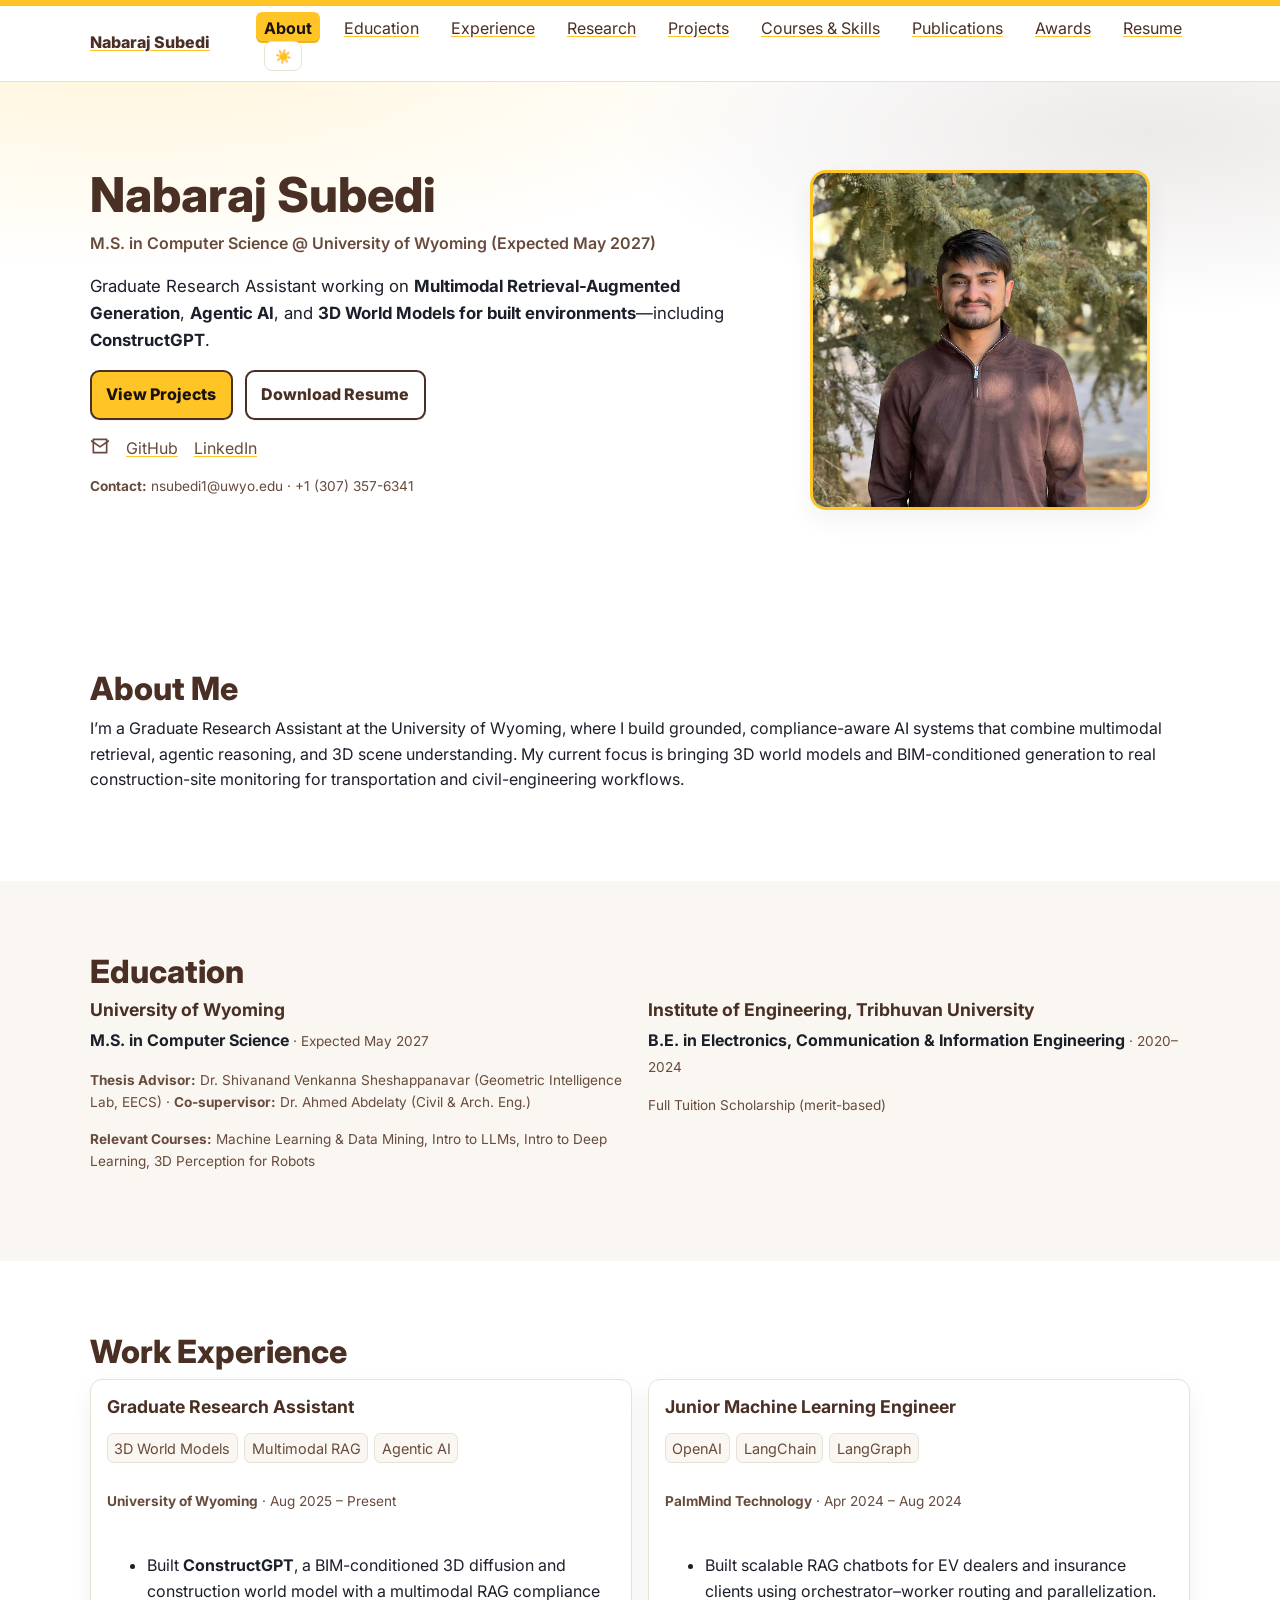
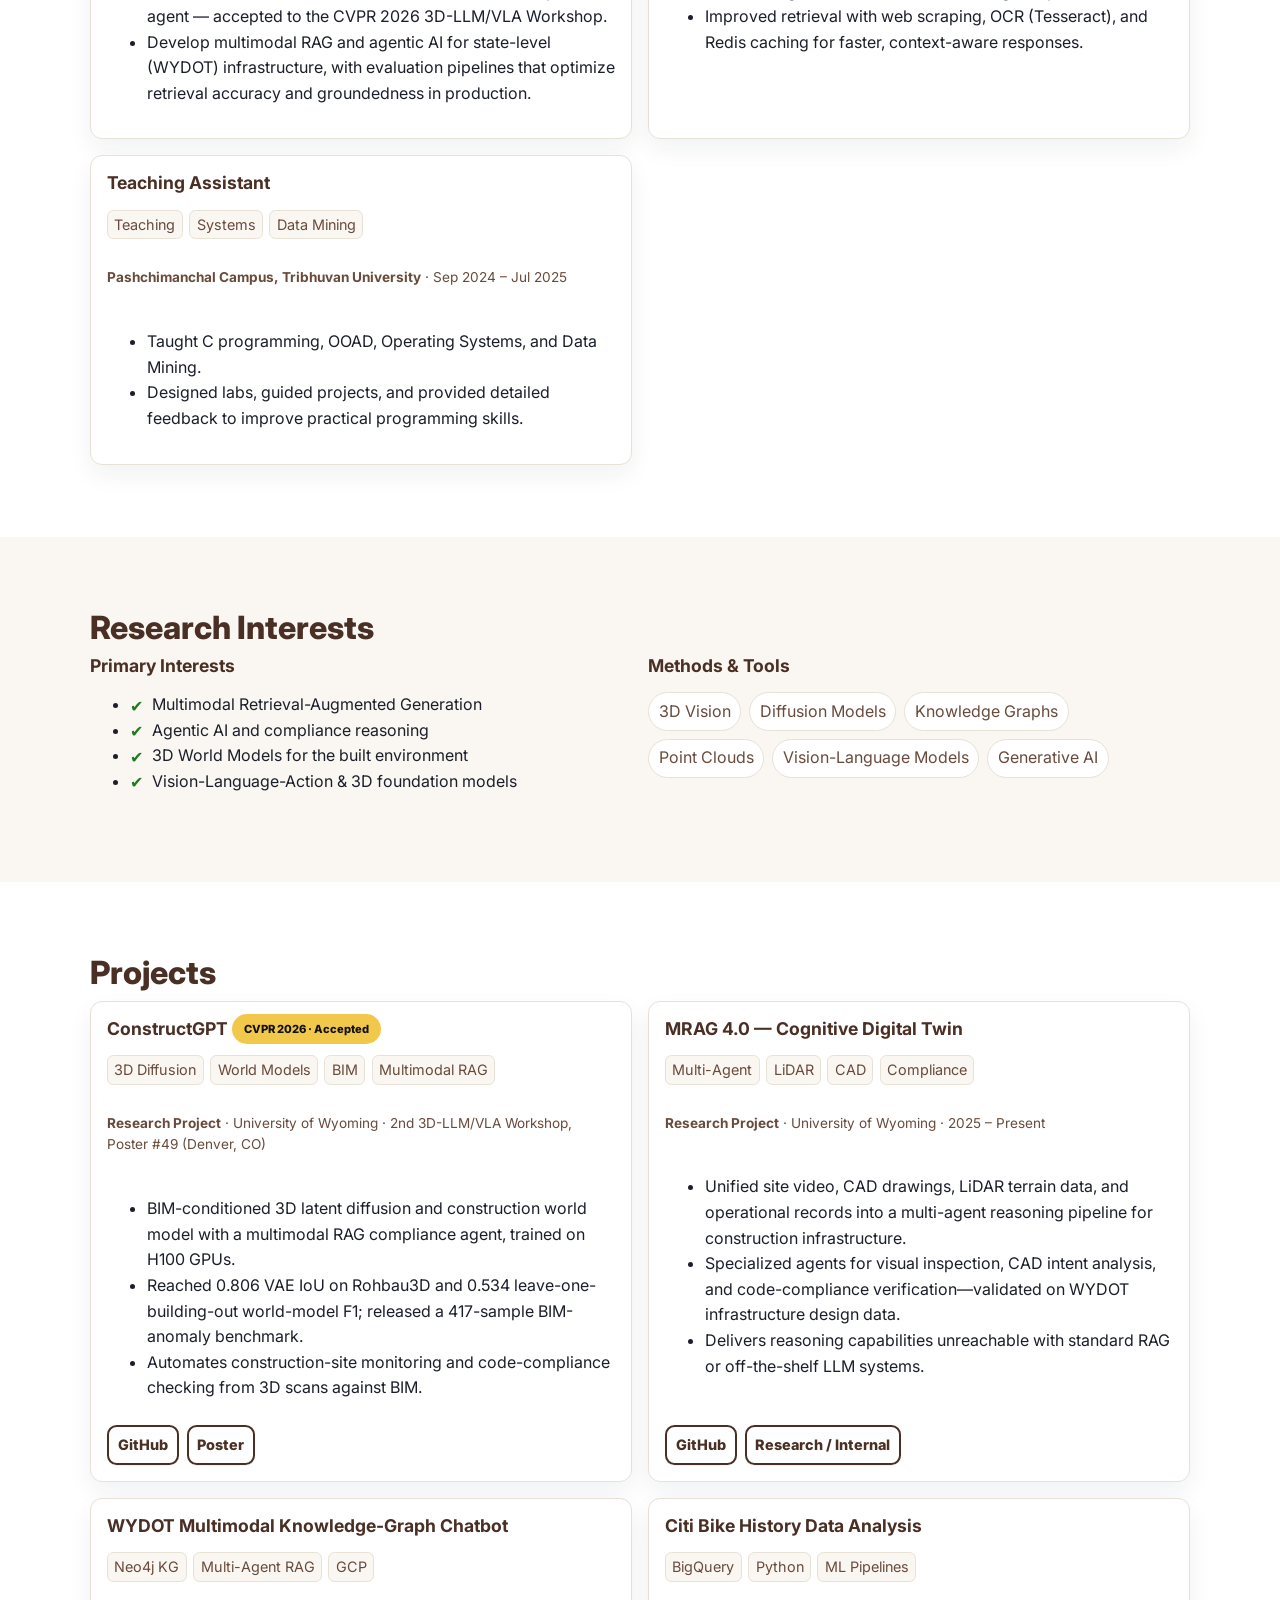
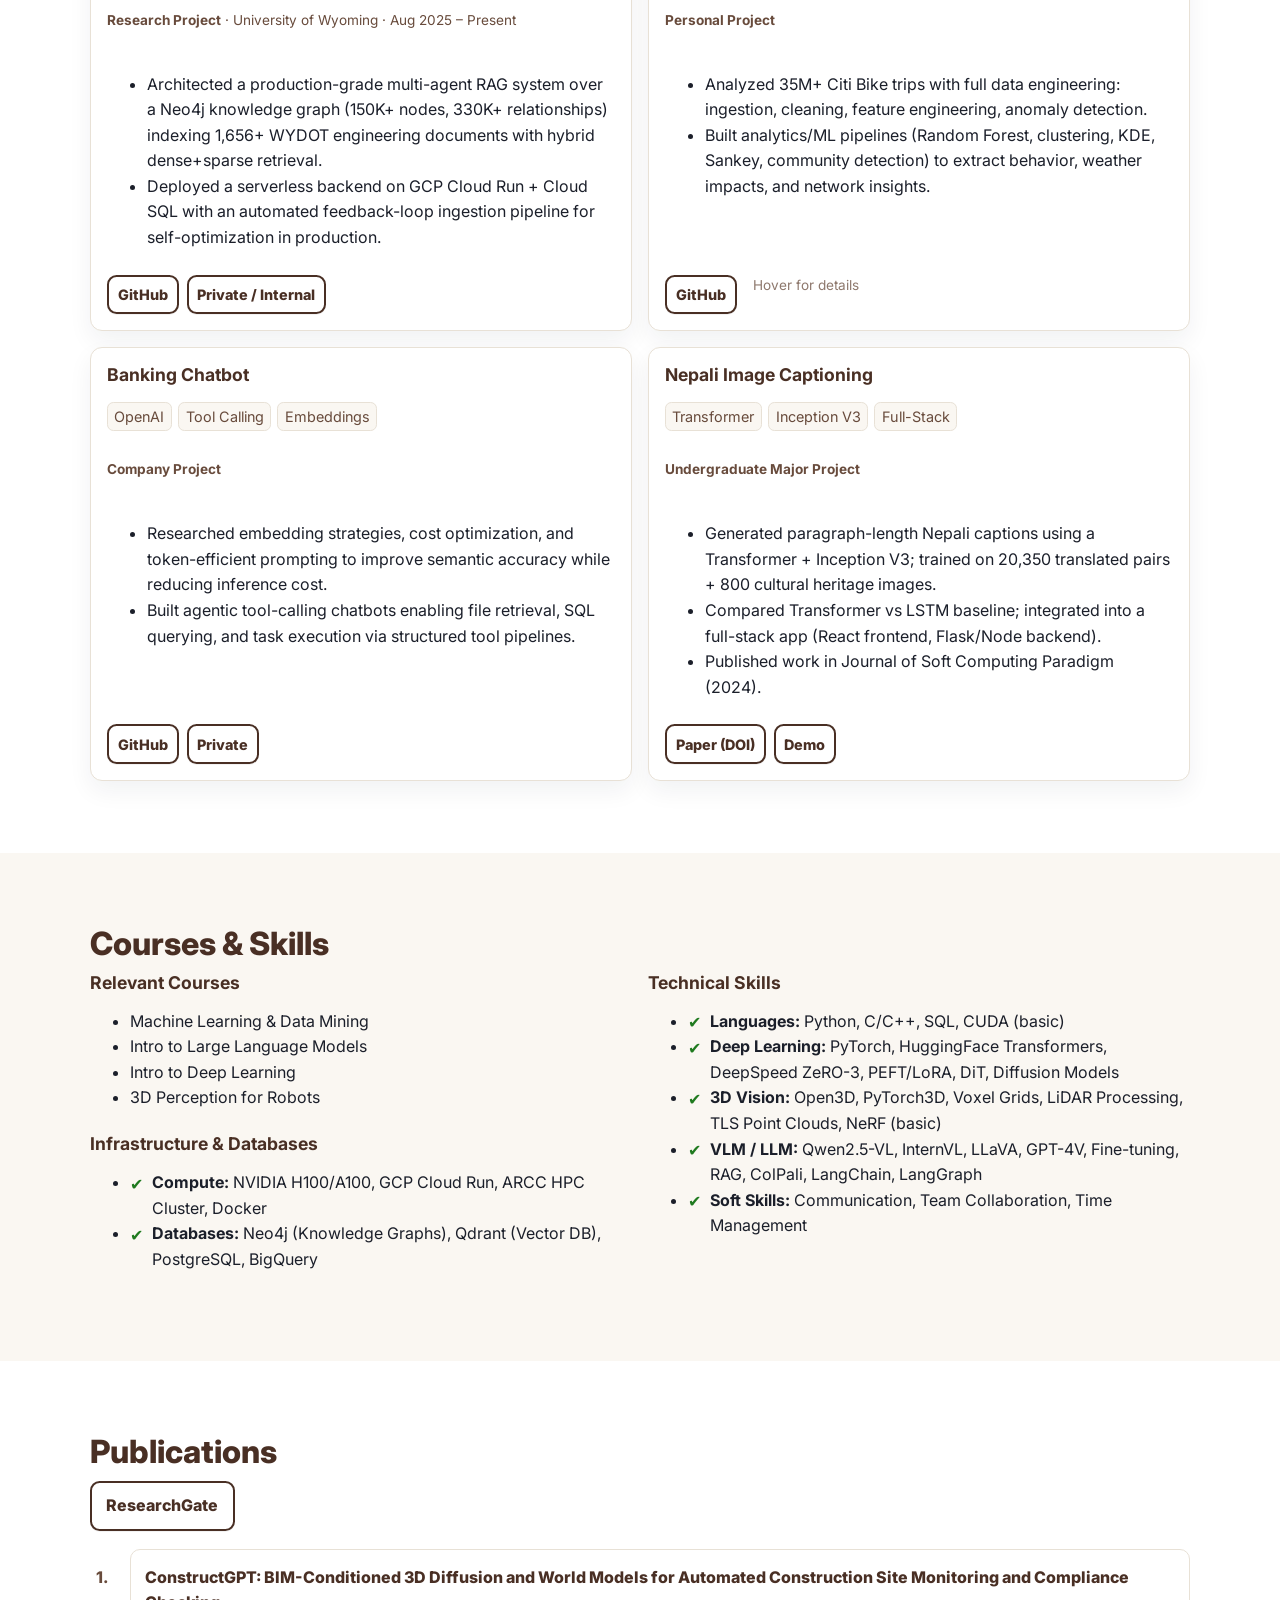
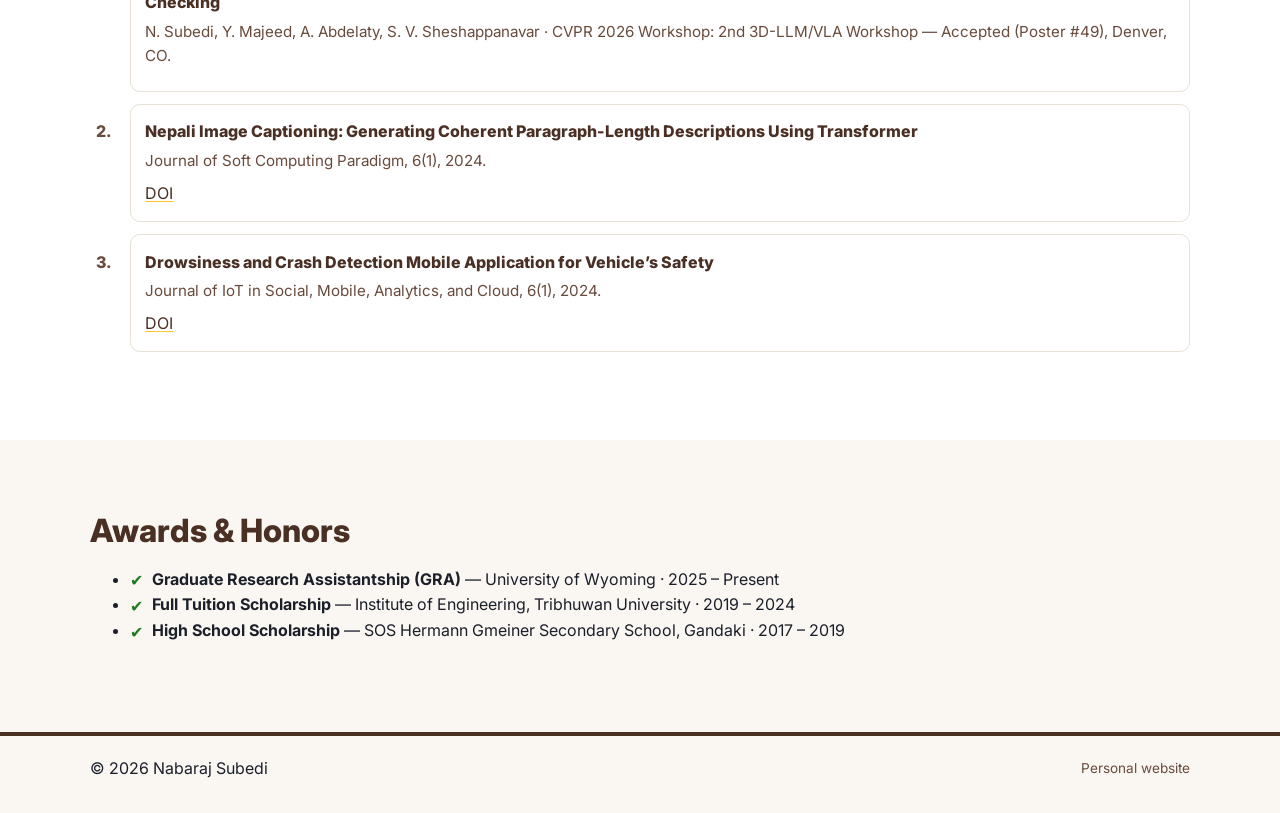
==== index.html @ 1b93b4fc "Update resume site: add ConstructGPT & MRAG 4.0, refresh content, clean redundancy - Feature Constru" ====
<!doctype html>
<html lang="en" data-theme="light">
<head>
  <meta charset="utf-8" />
  <meta name="viewport" content="width=device-width,initial-scale=1" />
  <title>Nabaraj Subedi — Multimodal AI &amp; 3D World Models</title>
  <meta name="description" content="Nabaraj Subedi — Graduate Research Assistant at the University of Wyoming. Multimodal Retrieval-Augmented Generation, Agentic AI, and 3D World Models for built environments." />
  <link rel="preconnect" href="https://fonts.gstatic.com" crossorigin>
  <link href="https://fonts.googleapis.com/css2?family=Inter:wght@300;400;600;800&display=swap" rel="stylesheet">
  <link rel="stylesheet" href="styles.css" />
  <link rel="icon" type="image/png" href="assets/profile.png" />
</head>

<body>
  <a class="skip-link" href="#main">Skip to content</a>

  <!-- Gold top bar -->
  <div class="uw-gold-bar" aria-hidden="true"></div>

  <!-- Header / Nav -->
  <header class="site-header" id="top">
    <div class="container nav-wrap">
      <a class="brand" href="#home" aria-label="Go to home">
        <span class="brand-text">Nabaraj Subedi</span>
      </a>

      <button class="nav-toggle" aria-expanded="false" aria-controls="site-nav" aria-label="Toggle navigation">
        <span class="bar" aria-hidden="true"></span>
        <span class="bar" aria-hidden="true"></span>
        <span class="bar" aria-hidden="true"></span>
      </button>

      <nav id="site-nav" class="site-nav" role="navigation">
  <ul>
    <li><a class="nav-link" href="#about">About</a></li>
    <li><a class="nav-link active" href="#education">Education</a></li>
    <li><a class="nav-link" href="#experience">Experience</a></li>
    <li><a class="nav-link" href="#research">Research</a></li>
    <li><a class="nav-link" href="#projects">Projects</a></li>
    <li><a class="nav-link" href="#skills">Courses &amp; Skills</a></li>
    <li><a class="nav-link" href="#pubs">Publications</a></li>
    <li><a class="nav-link" href="#awards">Awards</a></li>
    <li><a class="nav-link" href="assets/Nabaraj_Resume_Final.pdf">Resume</a></li>
  </ul>

  <button class="mode" id="colorModeBtn" aria-label="Toggle color mode">☀️</button>
</nav>

    </div>
  </header>

  <main id="main">

    <!-- Hero -->
    <section id="home" class="section hero">
      <div class="container hero-grid">
        <div class="hero-text">
          <h1 class="headline">Nabaraj Subedi</h1>
          <p class="subtitle">M.S. in Computer Science @ University of Wyoming (Expected May 2027)</p>

          <p class="lead">
            Graduate Research Assistant working on <strong>Multimodal Retrieval-Augmented Generation</strong>,
            <strong>Agentic AI</strong>, and <strong>3D World Models for built environments</strong>—including
            <strong>ConstructGPT</strong>.
          </p>

          <div class="hero-cta">
            <a class="btn primary" href="#projects">View Projects</a>
            <a class="btn ghost" href="assets/Nabaraj_Resume_Final.pdf" download>Download Resume</a>
          </div>

          <ul class="quick-links">
            <li>
              <a href="mailto:nsubedi1@uwyo.edu" rel="me" aria-label="Email">
                <!-- Email icon (SVG) -->
                <svg xmlns="http://www.w3.org/2000/svg" width="20" height="20"
                    viewBox="0 0 24 24" fill="none" stroke="currentColor"
                    stroke-width="2" stroke-linecap="round" stroke-linejoin="round"
                    aria-hidden="true">
                  <path d="M4 4h16v16H4z"></path>
                  <path d="M22 6 12 13 2 6"></path>
                </svg>
              </a>
            </li>
            <li><a href="https://github.com/subedinab" target="_blank" rel="noreferrer">GitHub</a></li>
            <li><a href="https://www.linkedin.com/in/nabaraj-subedi-263931165/" target="_blank" rel="noreferrer">LinkedIn</a></li>
          </ul>

          <p class="tiny-disclaimer" style="margin-top: 12px;">
            <strong>Contact:</strong> nsubedi1@uwyo.edu · +1 (307) 357-6341
          </p>
        </div>

        <figure class="hero-photo">
          <img
            src="assets/profile.png"
            alt="Nabaraj Subedi"
          />
        </figure>
      </div>
    </section>

    <!-- About -->
    <section id="about" class="section">
      <div class="container">
        <h2>About Me</h2>
        <p>
          I’m a Graduate Research Assistant at the University of Wyoming,
          where I build grounded, compliance-aware AI systems that combine multimodal retrieval, agentic
          reasoning, and 3D scene understanding. My current focus is bringing 3D world models and
          BIM-conditioned generation to real construction-site monitoring for transportation and
          civil-engineering workflows.
        </p>
      </div>
    </section>

    <!-- Education -->
    <section id="education" class="section alt">
      <div class="container">
        <h2>Education</h2>

        <div class="split">
          <div>
            <h3>University of Wyoming</h3>
            <p><strong>M.S. in Computer Science</strong> <span class="tiny-disclaimer">· Expected May 2027</span></p>
            <p class="tiny-disclaimer"><strong>Thesis Advisor:</strong> Dr. Shivanand Venkanna Sheshappanavar (Geometric Intelligence Lab, EECS) · <strong>Co-supervisor:</strong> Dr. Ahmed Abdelaty (Civil &amp; Arch. Eng.)</p>
            <p class="tiny-disclaimer"><strong>Relevant Courses:</strong> Machine Learning &amp; Data Mining, Intro to LLMs, Intro to Deep Learning, 3D Perception for Robots</p>
          </div>

          <div>
            <h3>Institute of Engineering, Tribhuvan University</h3>
            <p><strong>B.E. in Electronics, Communication &amp; Information Engineering</strong> <span class="tiny-disclaimer">· 2020–2024</span></p>
            <p class="tiny-disclaimer">Full Tuition Scholarship (merit-based)</p>
          </div>
        </div>
      </div>
    </section>

    <!-- Experience -->
    <section id="experience" class="section">
      <div class="container">
        <h2>Work Experience</h2>

        <div class="grid cards">
          <article class="card">
            <header>
              <h3>Graduate Research Assistant</h3>
              <p class="tags"><span>3D World Models</span><span>Multimodal RAG</span><span>Agentic AI</span></p>
            </header>
            <p class="tiny-disclaimer"><strong>University of Wyoming</strong> · Aug 2025 – Present</p>
            <ul>
              <li>Built <strong>ConstructGPT</strong>, a BIM-conditioned 3D diffusion and construction world model with a multimodal RAG compliance agent — accepted to the CVPR 2026 3D-LLM/VLA Workshop.</li>
              <li>Develop multimodal RAG and agentic AI for state-level (WYDOT) infrastructure, with evaluation pipelines that optimize retrieval accuracy and groundedness in production.</li>
            </ul>
          </article>

          <article class="card">
            <header>
              <h3>Junior Machine Learning Engineer</h3>
              <p class="tags"><span>OpenAI</span><span>LangChain</span><span>LangGraph</span></p>
            </header>
            <p class="tiny-disclaimer"><strong>PalmMind Technology</strong> · Apr 2024 – Aug 2024</p>
            <ul>
              <li>Built scalable RAG chatbots for EV dealers and insurance clients using orchestrator–worker routing and parallelization.</li>
              <li>Improved retrieval with web scraping, OCR (Tesseract), and Redis caching for faster, context-aware responses.</li>
            </ul>
          </article>

          <article class="card">
            <header>
              <h3>Teaching Assistant</h3>
              <p class="tags"><span>Teaching</span><span>Systems</span><span>Data Mining</span></p>
            </header>
            <p class="tiny-disclaimer"><strong>Pashchimanchal Campus, Tribhuvan University</strong> · Sep 2024 – Jul 2025</p>
            <ul>
              <li>Taught C programming, OOAD, Operating Systems, and Data Mining.</li>
              <li>Designed labs, guided projects, and provided detailed feedback to improve practical programming skills.</li>
            </ul>
          </article>
        </div>
      </div>
    </section>

    <!-- Research -->
    <section id="research" class="section alt">
      <div class="container">
        <h2>Research Interests</h2>
        <div class="split">
          <div>
            <h3>Primary Interests</h3>
            <ul class="check">
              <li>Multimodal Retrieval-Augmented Generation</li>
              <li>Agentic AI and compliance reasoning</li>
              <li>3D World Models for the built environment</li>
              <li>Vision-Language-Action &amp; 3D foundation models</li>
            </ul>
          </div>
          <div>
            <h3>Methods &amp; Tools</h3>
            <ul class="pill-list">
              <li>3D Vision</li><li>Diffusion Models</li><li>Knowledge Graphs</li>
              <li>Point Clouds</li><li>Vision-Language Models</li><li>Generative AI</li>
            </ul>
          </div>
        </div>
      </div>
    </section>

    <!-- Projects -->
    <section id="projects" class="section">
      <div class="container">
        <h2>Projects</h2>

        <div class="grid cards">

          <article class="card">
            <header>
              <h3>ConstructGPT <span class="pp-badge" style="font-size:.7rem;vertical-align:middle;">CVPR 2026 · Accepted</span></h3>
              <p class="tags"><span>3D Diffusion</span><span>World Models</span><span>BIM</span><span>Multimodal RAG</span></p>
            </header>
            <p class="tiny-disclaimer"><strong>Research Project</strong> · University of Wyoming · 2nd 3D-LLM/VLA Workshop, Poster #49 (Denver, CO)</p>
            <ul>
              <li>BIM-conditioned 3D latent diffusion and construction world model with a multimodal RAG compliance agent, trained on H100 GPUs.</li>
              <li>Reached 0.806 VAE IoU on Rohbau3D and 0.534 leave-one-building-out world-model F1; released a 417-sample BIM-anomaly benchmark.</li>
              <li>Automates construction-site monitoring and code-compliance checking from 3D scans against BIM.</li>
            </ul>
            <footer>
              <a class="btn tiny" href="https://github.com/subedinab" target="_blank" rel="noreferrer">GitHub</a>
              <a class="btn tiny ghost" href="#" aria-disabled="true">Poster</a>
            </footer>
          </article>

          <article class="card">
            <header>
              <h3>MRAG 4.0 — Cognitive Digital Twin</h3>
              <p class="tags"><span>Multi-Agent</span><span>LiDAR</span><span>CAD</span><span>Compliance</span></p>
            </header>
            <p class="tiny-disclaimer"><strong>Research Project</strong> · University of Wyoming · 2025 – Present</p>
            <ul>
              <li>Unified site video, CAD drawings, LiDAR terrain data, and operational records into a multi-agent reasoning pipeline for construction infrastructure.</li>
              <li>Specialized agents for visual inspection, CAD intent analysis, and code-compliance verification—validated on WYDOT infrastructure design data.</li>
              <li>Delivers reasoning capabilities unreachable with standard RAG or off-the-shelf LLM systems.</li>
            </ul>
            <footer>
              <a class="btn tiny" href="https://github.com/subedinab" target="_blank" rel="noreferrer">GitHub</a>
              <a class="btn tiny ghost" href="#" aria-disabled="true">Research / Internal</a>
            </footer>
          </article>

          <article class="card">
            <header>
              <h3>WYDOT Multimodal Knowledge-Graph Chatbot</h3>
              <p class="tags"><span>Neo4j KG</span><span>Multi-Agent RAG</span><span>GCP</span></p>
            </header>
            <p class="tiny-disclaimer"><strong>Research Project</strong> · University of Wyoming · Aug 2025 – Present</p>
            <ul>
              <li>Architected a production-grade multi-agent RAG system over a Neo4j knowledge graph (150K+ nodes, 330K+ relationships) indexing 1,656+ WYDOT engineering documents with hybrid dense+sparse retrieval.</li>
              <li>Deployed a serverless backend on GCP Cloud Run + Cloud SQL with an automated feedback-loop ingestion pipeline for self-optimization in production.</li>
            </ul>
            <footer>
              <a class="btn tiny" href="https://github.com/subedinab" target="_blank" rel="noreferrer">GitHub</a>
              <a class="btn tiny ghost" href="#" aria-disabled="true">Private / Internal</a>
            </footer>
          </article>

        <article class="card has-hover-details" id="citibike-card" data-popover-template="citibike-popover">
          <header>
            <h3>Citi Bike History Data Analysis</h3>
            <p class="tags"><span>BigQuery</span><span>Python</span><span>ML Pipelines</span></p>
          </header>

          <p class="tiny-disclaimer"><strong>Personal Project</strong></p>

          <ul>
            <li>Analyzed 35M+ Citi Bike trips with full data engineering: ingestion, cleaning, feature engineering, anomaly detection.</li>
            <li>Built analytics/ML pipelines (Random Forest, clustering, KDE, Sankey, community detection) to extract behavior, weather impacts, and network insights.</li>
          </ul>

          <footer>
            <a class="btn tiny" href="https://github.com/subedinab" target="_blank" rel="noreferrer">GitHub</a>
            <span class="tiny-disclaimer hover-hint">Hover for details</span>
          </footer>
        </article>


          <article class="card">
            <header>
              <h3>Banking Chatbot</h3>
              <p class="tags"><span>OpenAI</span><span>Tool Calling</span><span>Embeddings</span></p>
            </header>
            <p class="tiny-disclaimer"><strong>Company Project</strong></p>
            <ul>
              <li>Researched embedding strategies, cost optimization, and token-efficient prompting to improve semantic accuracy while reducing inference cost.</li>
              <li>Built agentic tool-calling chatbots enabling file retrieval, SQL querying, and task execution via structured tool pipelines.</li>
            </ul>
            <footer>
              <a class="btn tiny" href="https://github.com/subedinab" target="_blank" rel="noreferrer">GitHub</a>
              <a class="btn tiny ghost" href="#" aria-disabled="true">Private</a>
            </footer>
          </article>

          <article class="card">
            <header>
              <h3>Nepali Image Captioning</h3>
              <p class="tags"><span>Transformer</span><span>Inception V3</span><span>Full-Stack</span></p>
            </header>
            <p class="tiny-disclaimer"><strong>Undergraduate Major Project</strong></p>
            <ul>
              <li>Generated paragraph-length Nepali captions using a Transformer + Inception V3; trained on 20,350 translated pairs + 800 cultural heritage images.</li>
              <li>Compared Transformer vs LSTM baseline; integrated into a full-stack app (React frontend, Flask/Node backend).</li>
              <li>Published work in Journal of Soft Computing Paradigm (2024).</li>
            </ul>
            <footer>
              <a class="btn tiny" href="https://doi.org/10.36548/jscp.2024.1.006" target="_blank" rel="noreferrer">Paper (DOI)</a>
              <a class="btn tiny ghost" href="#" aria-disabled="true">Demo</a>
            </footer>
          </article>

        </div>
      </div>
    </section>

    <!-- Courses & Skills -->
    <section id="skills" class="section alt">
      <div class="container">
        <h2>Courses &amp; Skills</h2>

        <div class="split">
          <div>
            <h3>Relevant Courses</h3>
            <ul>
              <li>Machine Learning &amp; Data Mining</li>
              <li>Intro to Large Language Models</li>
              <li>Intro to Deep Learning</li>
              <li>3D Perception for Robots</li>
            </ul>

            <h3 style="margin-top: 22px;">Infrastructure &amp; Databases</h3>
            <ul class="check">
              <li><strong>Compute:</strong> NVIDIA H100/A100, GCP Cloud Run, ARCC HPC Cluster, Docker</li>
              <li><strong>Databases:</strong> Neo4j (Knowledge Graphs), Qdrant (Vector DB), PostgreSQL, BigQuery</li>
            </ul>
          </div>

          <div>
            <h3>Technical Skills</h3>
            <ul class="check">
              <li><strong>Languages:</strong> Python, C/C++, SQL, CUDA (basic)</li>
              <li><strong>Deep Learning:</strong> PyTorch, HuggingFace Transformers, DeepSpeed ZeRO-3, PEFT/LoRA, DiT, Diffusion Models</li>
              <li><strong>3D Vision:</strong> Open3D, PyTorch3D, Voxel Grids, LiDAR Processing, TLS Point Clouds, NeRF (basic)</li>
              <li><strong>VLM / LLM:</strong> Qwen2.5-VL, InternVL, LLaVA, GPT-4V, Fine-tuning, RAG, ColPali, LangChain, LangGraph</li>
              <li><strong>Soft Skills:</strong> Communication, Team Collaboration, Time Management</li>
            </ul>
          </div>
        </div>
      </div>
    </section>

  <!-- Publications -->
<section id="pubs" class="section">
  <div class="container">
    <h2>Publications</h2>

    <div class="pub-profiles">
      <a class="btn ghost" href="https://www.researchgate.net/profile/Nabaraj-Subedi-3?ev=hdr_xprf" target="_blank" rel="noreferrer">
        ResearchGate
      </a>
    </div>

    <ol class="pub-list">
      <li>
        <span class="pub-title">ConstructGPT: BIM-Conditioned 3D Diffusion and World Models for Automated Construction Site Monitoring and Compliance Checking</span>
        <span class="pub-meta">N. Subedi, Y. Majeed, A. Abdelaty, S. V. Sheshappanavar · CVPR 2026 Workshop: 2nd 3D-LLM/VLA Workshop — Accepted (Poster #49), Denver, CO.</span>
      </li>
      <li>
        <span class="pub-title">Nepali Image Captioning: Generating Coherent Paragraph-Length Descriptions Using Transformer</span>
        <span class="pub-meta">Journal of Soft Computing Paradigm, 6(1), 2024.</span>
        <a href="https://doi.org/10.36548/jscp.2024.1.006" target="_blank" rel="noreferrer">DOI</a>
      </li>
      <li>
        <span class="pub-title">Drowsiness and Crash Detection Mobile Application for Vehicle’s Safety</span>
        <span class="pub-meta">Journal of IoT in Social, Mobile, Analytics, and Cloud, 6(1), 2024.</span>
        <a href="https://doi.org/10.36548/jismac.2024.1.005" target="_blank" rel="noreferrer">DOI</a>
      </li>
      
    </ol>
  </div>
</section>

    <!-- Awards & Honors -->
    <section id="awards" class="section alt">
      <div class="container">
        <h2>Awards &amp; Honors</h2>
        <ul class="check">
          <li><strong>Graduate Research Assistantship (GRA)</strong> — University of Wyoming · 2025 – Present</li>
          <li><strong>Full Tuition Scholarship</strong> — Institute of Engineering, Tribhuwan University · 2019 – 2024</li>
          <li><strong>High School Scholarship</strong> — SOS Hermann Gmeiner Secondary School, Gandaki · 2017 – 2019</li>
        </ul>
      </div>
    </section>

  </main>

  <footer class="site-footer">
    <div class="container foot">
      <p>© <span id="year"></span> Nabaraj Subedi</p>
      <p class="tiny-disclaimer">Personal website</p>
    </div>
  </footer>

  
  <!-- Hover Popover Template: Citi Bike -->
<template id="citibike-popover">
  <div class="pp">
    <div class="pp-head">
      <div>
        <div class="pp-title">Citi Bike 2023 — Full Pipeline & Insights</div>
        <div class="pp-sub">
          BigQuery ingestion → cleaning → features → ops analytics → ML modeling → weather/event impact
        </div>
      </div>
      <span class="pp-badge">35.1M rides</span>
    </div>

    <p class="pp-summary">
      End-to-end BigQuery + Python analysis on 35,106,986 rides with engineered temporal/route/holiday features,
      rebalancing diagnostics, geospatial density, graph flows, clustering, anomaly detection, and member-vs-casual prediction.
    </p>

    <div class="pp-stats">
      <div class="stat">
        <div class="k">Rows ingested</div>
        <div class="v">35,106,986</div>
      </div>
      <div class="stat">
        <div class="k">Top deficit station</div>
        <div class="v">Broadway &amp; W 56 St</div>
        <div class="s">Net deficit: 13,143</div>
      </div>
      <div class="stat">
        <div class="k">Top overflow station</div>
        <div class="v">St Marks Pl &amp; 2 Ave</div>
        <div class="s">Net surplus: &gt; 6,000</div>
      </div>

      <div class="stat">
        <div class="k">Avg duration</div>
        <div class="v">Casual 21.3 min</div>
        <div class="s">Member 12.2 min</div>
      </div>
      <div class="stat">
        <div class="k">Classifier (RF)</div>
        <div class="v">AUC 0.722</div>
        <div class="s">Baseline LR: 0.685</div>
      </div>
      <div class="stat">
        <div class="k">Weather sensitivity</div>
        <div class="v">Rain: −22.9%</div>
        <div class="s">Weekends (weekdays −17.5%)</div>
      </div>

      <div class="stat">
        <div class="k">Event impact</div>
        <div class="v">UNGA +31.5%</div>
        <div class="s">July 4: −20.0%</div>
      </div>
      <div class="stat">
        <div class="k">“Scurry factor”</div>
        <div class="v">+0.1 mph</div>
        <div class="s">Rain vs dry speed</div>
      </div>
      <div class="stat">
        <div class="k">Operational zoning</div>
        <div class="v">K-Means (k=8)</div>
        <div class="s">Neighborhood zones</div>
      </div>
    </div>

    <div class="pp-charts">
      <figure class="mini-chart">
        <svg viewBox="0 0 160 90" role="img" aria-label="Rebalancing deficits vs surpluses">
          <rect x="14" y="20" width="36" height="56" rx="6"></rect>
          <rect x="64" y="38" width="36" height="38" rx="6" opacity="0.55"></rect>
          <rect x="114" y="10" width="36" height="66" rx="6" opacity="0.8"></rect>
          <line x1="10" y1="78" x2="150" y2="78" stroke="currentColor" opacity="0.25"></line>
        </svg>
        <figcaption>Station rebalancing (deficit / surplus)</figcaption>
      </figure>

      <figure class="mini-chart">
        <svg viewBox="0 0 160 90" role="img" aria-label="Monthly bike type share">
          <polyline points="10,70 40,62 70,56 100,46 130,44 150,40" fill="none" stroke="currentColor" stroke-width="3" opacity="0.85"></polyline>
          <polyline points="10,76 40,72 70,70 100,66 130,62 150,60" fill="none" stroke="currentColor" stroke-width="3" opacity="0.35"></polyline>
          <line x1="10" y1="78" x2="150" y2="78" stroke="currentColor" opacity="0.25"></line>
        </svg>
        <figcaption>E-bike adoption trend (concept)</figcaption>
      </figure>

      <figure class="mini-chart">
        <svg viewBox="0 0 160 90" role="img" aria-label="Commute double-hump pattern">
          <path d="M10,72 C30,72 36,40 50,40 C64,40 70,72 86,72 C98,72 104,38 116,38 C132,38 138,72 150,72"
                fill="none" stroke="currentColor" stroke-width="3" opacity="0.8"></path>
          <line x1="10" y1="78" x2="150" y2="78" stroke="currentColor" opacity="0.25"></line>
        </svg>
        <figcaption>Hourly demand: “double hump” commute</figcaption>
      </figure>

      <figure class="mini-chart">
        <svg viewBox="0 0 160 90" role="img" aria-label="ROC curve">
          <path d="M12,78 L12,12 L78,12" fill="none" stroke="currentColor" stroke-width="2" opacity="0.25"></path>
          <path d="M12,78 C26,60 44,40 70,28 C100,14 130,14 150,14"
                fill="none" stroke="currentColor" stroke-width="3" opacity="0.85"></path>
        </svg>
        <figcaption>Member vs casual model ROC (AUC)</figcaption>
      </figure>

      <figure class="mini-chart">
        <svg viewBox="0 0 160 90" role="img" aria-label="Sankey-style flow">
          <rect x="10" y="18" width="26" height="14" rx="5"></rect>
          <rect x="10" y="54" width="26" height="14" rx="5" opacity="0.65"></rect>
          <rect x="124" y="22" width="26" height="14" rx="5" opacity="0.85"></rect>
          <rect x="124" y="52" width="26" height="14" rx="5" opacity="0.55"></rect>
          <path d="M36,25 C64,25 80,30 124,29" fill="none" stroke="currentColor" stroke-width="8" opacity="0.25" stroke-linecap="round"></path>
          <path d="M36,61 C64,61 80,56 124,59" fill="none" stroke="currentColor" stroke-width="8" opacity="0.18" stroke-linecap="round"></path>
        </svg>
        <figcaption>Top routes flow (Sankey concept)</figcaption>
      </figure>

      <figure class="mini-chart">
        <svg viewBox="0 0 160 90" role="img" aria-label="Weather impact bars">
          <rect x="18" y="30" width="24" height="48" rx="6" opacity="0.85"></rect>
          <rect x="52" y="44" width="24" height="34" rx="6" opacity="0.65"></rect>
          <rect x="86" y="52" width="24" height="26" rx="6" opacity="0.45"></rect>
          <rect x="120" y="40" width="24" height="38" rx="6" opacity="0.55"></rect>
          <line x1="10" y1="78" x2="150" y2="78" stroke="currentColor" opacity="0.25"></line>
        </svg>
        <figcaption>Weather/event impact (drops & surges)</figcaption>
      </figure>
    </div>

    <div class="pp-notes">
      <div class="pp-chip">Cleaning: null filters + type casting</div>
      <div class="pp-chip">Features: day/hour/month, routes, holiday/weekend flags</div>
      <div class="pp-chip">Ops: rebalancing deficits/sinks</div>
      <div class="pp-chip">Graph: centrality + communities</div>
      <div class="pp-chip">Anomalies: Isolation Forest (1%)</div>
      <div class="pp-chip">Modeling: RF vs LR (AUC)</div>
    </div>

    <div class="pp-foot">
      <a class="btn tiny" href="#projects">Close</a>
      <a class="btn tiny ghost" href="https://github.com/subedinab" target="_blank" rel="noreferrer">Repo</a>
    </div>
  </div>
</template>

<!-- One reusable popover container -->
<div id="projectPopover" class="project-popover" aria-hidden="true"></div>
<script src="script.js"></script>
</body>
</html>
---- styles.css ----
/* ===== UW THEME =====
   Source for colors: UW Web Branding (UW Brown #492F24, UW Gold #FFC425)
   https://www.uwyo.edu/web/branding/  (values confirmed on page)
*/

:root{
  --uw-brown: #492F24;       /* UW Brown */
  --uw-gold:  #FFC425;       /* UW Gold */
  --bg: #ffffff;
  --bg-alt:#faf7f2;          /* warm neutral to pair with gold */
  --text:#1b1f2a;
  --muted:#5b5f69;
  --brand: var(--uw-gold);
  --brand-strong:#d4a514;    /* darker gold for hover/contrast */
  --card:#ffffff;
  --border:#e8e1d6;
  --ok:#228b22;
  --shadow: 0 10px 24px rgba(18, 28, 45, 0.06);
}

html{scroll-behavior:smooth}
*{box-sizing:border-box}
body{
  margin:0;
  font-family:Inter, system-ui, -apple-system, Segoe UI, Roboto, "Helvetica Neue", Arial, "Noto Sans", "Apple Color Emoji","Segoe UI Emoji", "Segoe UI Symbol";
  color:var(--text);
  background:var(--bg);
  line-height:1.6;
}

/* Accessibility */
a:focus-visible, button:focus-visible { outline: 3px solid var(--uw-gold); outline-offset: 2px }

/* Gold top bar */
.uw-gold-bar{height:6px; background:var(--uw-gold)}

/* Containers & Sections */
.container{width:min(1100px, 92vw); margin-inline:auto}
.section{padding: 72px 0}
.section.alt{background:var(--bg-alt)}

h1,h2,h3{line-height:1.2; margin:0 0 .5rem}
h1.headline{font-size: clamp(1.8rem, 1.1rem + 3vw, 3rem); font-weight:800; color: var(--uw-brown)}
h2{font-size: clamp(1.25rem, 1rem + 2vw, 2rem); font-weight:800; color: var(--uw-brown)}
h3{font-size: 1.1rem; font-weight:700; color: var(--uw-brown)}
p{margin:.25rem 0 1rem}
.subtitle{color:#684b3c; font-weight:600}
.lead{font-size:1.05rem}

/* Links */
a{color:var(--uw-brown); text-decoration-color: var(--uw-gold); text-underline-offset: 2px}
a:hover{color:#2d1d16; text-decoration-thickness: 2px}

/* Skip link */
.skip-link{
  position:absolute; left:-9999px; top:auto;
}
.skip-link:focus{
  left:1rem; top:.5rem; background:var(--uw-brown); color:#fff; padding:.5rem .75rem; border-radius:.5rem; z-index:10000;
}

/* Header */
.site-header{
  position:sticky; top:0; z-index:1000;
  background: rgba(255, 255, 255, .86);
  border-bottom:1px solid var(--border);
  backdrop-filter:saturate(1.2) blur(8px);
}
.nav-wrap{display:flex; gap:1rem; align-items:center; justify-content:space-between; padding: .6rem 0}
.brand{display:flex; align-items:center; gap:.6rem; font-weight:800; color:var(--uw-brown)}
.brand-mark{
  display:grid; place-items:center; width:34px; height:34px; border:2px solid var(--uw-brown);
  border-radius:6px; color:var(--uw-brown); font-weight:800; font-size:.85rem; background: color-mix(in lab, var(--uw-gold) 35%, white);
}
.brand-text{display:flex; flex-direction:column}
.brand-sub{font-weight:600; font-size:.75rem; color:#684b3c}

.site-nav ul{display:flex; gap:1rem; list-style:none; padding:0; margin:0; align-items:center}
.site-nav a{padding:.35rem .5rem; border-radius:.4rem}
.site-nav a.active{background:var(--uw-gold); color:#1a120e; text-decoration:none; font-weight:700; box-shadow: inset 0 -2px 0 rgba(0,0,0,.08)}
.mode{
  margin-left:.5rem; background:#fff; color:#3a2a21;
  border:1px solid var(--border); border-radius:.5rem; padding:.4rem .6rem; cursor:pointer;
}

/* Mobile Nav */
.nav-toggle{display:none; background:none; border:0; padding:.25rem .5rem; cursor:pointer}
.nav-toggle .bar{display:block; width:24px; height:2px; background:var(--uw-brown); margin:5px 0}
@media (max-width: 820px){
  .nav-toggle{display:block}
  .site-nav{position:absolute; inset:60px 0 auto 0; background:#fff; border-bottom:1px solid var(--border); transform:translateY(-120%); transition:.25s ease; opacity:0; pointer-events:none}
  .site-nav.open{transform:none; opacity:1; pointer-events:auto}
  .site-nav ul{flex-direction:column; padding:1rem}
}

/* Hero */
.hero{
  background:
    radial-gradient(1200px 400px at 10% -10%, rgba(255,196,37,.18), transparent 60%),
    radial-gradient(900px 300px at 90% 10%, rgba(73,47,36,.10), transparent 60%);
}
.hero-grid{display:grid; align-items:center; gap:clamp(1rem,2vw,2rem); grid-template-columns: 1.2fr .8fr}
.hero-photo{
  justify-self:end; width:min(340px, 80%); aspect-ratio: 1/1; border-radius:16px; overflow:hidden;
  box-shadow: var(--shadow); border:3px solid var(--uw-gold); background:#fff
}
.hero-photo img{width:100%; height:100%; object-fit:cover}
.hero-cta{display:flex; gap:.75rem; margin-top:1rem}
.quick-links{display:flex; gap:1rem; list-style:none; padding:0; margin:1rem 0 0}
.quick-links a{color:#684b3c}

/* Buttons */
.btn{
  display:inline-block; border-radius:.6rem; padding:.65rem .9rem; font-weight:800; border:2px solid var(--uw-brown);
  background:#fff; color:var(--uw-brown); text-decoration:none; transition:.15s ease; box-shadow: 0 1px 0 rgba(0,0,0,.05)
}
.btn:hover{transform:translateY(-1px)}
.btn.primary{background:var(--uw-gold); border-color: var(--uw-brown); color:#1a120e}
.btn.ghost{background:transparent}
.btn.tiny{padding:.4rem .55rem; font-size:.9rem}

/* Layout helpers */
.split{display:grid; gap:1rem; grid-template-columns: 1fr 1fr}
@media (max-width: 820px){ .split{grid-template-columns:1fr} }

/* Lists */
.check li{position:relative; padding-left:1.4rem}
.check li::before{content:"✔"; position:absolute; left:0; top:.1rem; color:#1f7a1f; font-weight:800}
.pill-list{display:flex; gap:.5rem; flex-wrap:wrap; padding-left:0; list-style:none}
.pill-list li{border:1px solid var(--border); padding:.35rem .6rem; border-radius:999px; background:#fff; color:#684b3c}

/* Cards */
.grid.cards{display:grid; gap:1rem; grid-template-columns: repeat(12, 1fr)}
.card{
  grid-column: span 6;
  display:flex; flex-direction:column; gap:.5rem;
  background:#fff; border:1px solid var(--border); border-radius:12px; padding:1rem; box-shadow: var(--shadow);
}
.card header{display:flex; flex-direction:column; gap:.25rem}
.card .tags{display:flex; gap:.4rem; flex-wrap:wrap; color:#684b3c; font-size:.9rem}
.card .tags span{border:1px solid var(--border); padding:.15rem .4rem; border-radius:.4rem; background:var(--bg-alt)}
.card footer{margin-top:auto; display:flex; gap:.5rem}
@media (max-width: 1000px){ .card{grid-column: span 12} }

/* Publications */
.pub-list{display:grid; gap:.75rem; counter-reset: pubs}
.pub-list > li{
  list-style:none; background:#fff; border:1px solid var(--border); border-radius:10px; padding:.9rem; position:relative;
}
.pub-list > li::before{
  counter-increment: pubs; content: counter(pubs) ".";
  position:absolute; left:-2.2rem; top:.9rem; color:#684b3c; font-weight:800;
}
.pub-title{display:block; font-weight:800; color:var(--uw-brown)}
.pub-meta{display:block; color:#684b3c; font-size:.95rem; margin:.25rem 0 .5rem}

/* Note */
.note{
  margin:1rem 0; padding:.9rem 1rem; border:2px dashed var(--uw-brown);
  border-radius:10px; color:#684b3c; background: color-mix(in lab, var(--uw-gold) 18%, white);
}

/* Footer */
.site-footer{border-top:4px solid var(--uw-brown); background:var(--bg-alt)}
.foot{display:flex; gap:1rem; flex-wrap:wrap; justify-content:space-between; align-items:center; padding:1rem 0}
.back-to-top{color:#684b3c}
.tiny-disclaimer{color:#684b3c; font-size:.85rem}

/* Reveal on scroll (reduced motion friendly) */
.reveal{opacity:0; transform: translateY(8px); transition: opacity .5s ease, transform .5s ease}
.reveal.visible{opacity:1; transform:none}
@media (prefers-reduced-motion: reduce){
  html{scroll-behavior:auto}
  .reveal{opacity:1; transform:none}
}

/* ===== Optional Dark Mode tuned to Brown/Gold ===== */
:root[data-theme="dark"]{
  --bg:#16110e;
  --bg-alt:#1f1713;
  --text:#f3eee8;
  --muted:#cab9ae;
  --card:#201915;
  --border:#3b2d25;
  --shadow: 0 8px 24px rgba(0,0,0,.45);
}
:root[data-theme="dark"] .site-header{background: rgba(22,17,14,.85)}
:root[data-theme="dark"] .brand, 
:root[data-theme="dark"] .nav-toggle .bar{color:var(--uw-gold); background-color:transparent}
:root[data-theme="dark"] .site-nav a.active{color:#2b201b}
:root[data-theme="dark"] .btn{background:var(--card); color:var(--uw-gold); border-color:#5a4236}
:root[data-theme="dark"] .btn.primary{background:var(--uw-gold); color:#2b201b}
.pub-profiles{
  display: flex;
  gap: 12px;
  flex-wrap: wrap;
  margin: 10px 0 18px;
}
/* ---------- Modal Styles ---------- */
.modal {
  display: none;
  position: fixed;
  z-index: 1000;
  left: 0; top: 0;
  width: 100%; height: 100%;
  background-color: rgba(0,0,0,0.6);
  backdrop-filter: blur(3px);
}

.modal-content {
  background-color: #fff;
  margin: 6% auto;
  padding: 2rem 2.5rem;
  border-radius: 16px;
  max-width: 800px;
  max-height: 80vh;
  overflow-y: auto;
  line-height: 1.6;
  box-shadow: 0 10px 25px rgba(0,0,0,0.2);
}

.modal-content h2 { margin-top: 0; }

.modal-close {
  float: right;
  font-size: 1.8rem;
  cursor: pointer;
  color: #666;
  transition: color .2s;
}
.modal-close:hover { color: #000; }

@media (max-width: 600px) {
  .modal-content { width: 90%; padding: 1.5rem; }
}
/* ---------- Hover hint ---------- */
.hover-hint{
  margin-left: 8px;
  opacity: 0.75;
}

/* Make sure popovers can overlay cards nicely */
.grid.cards, .cards, .card{
  overflow: visible;
}

/* ---------- Project Hover Popover ---------- */
.project-popover{
  position: fixed;
  z-index: 2000;
  width: min(720px, calc(100vw - 24px));
  max-height: min(78vh, 720px);
  overflow: auto;

  opacity: 0;
  pointer-events: none;
  transform: translateY(8px) scale(0.99);
  transition: opacity 140ms ease, transform 140ms ease;

  background: rgba(255,255,255,0.96);
  border: 1px solid rgba(0,0,0,0.10);
  border-radius: 18px;
  box-shadow: 0 18px 50px rgba(0,0,0,0.18);
  backdrop-filter: blur(10px);
}

.project-popover.open{
  opacity: 1;
  pointer-events: auto;
  transform: translateY(0) scale(1);
}

.project-popover .pp{
  padding: 18px 18px 16px;
}

.pp-head{
  display: flex;
  gap: 12px;
  align-items: flex-start;
  justify-content: space-between;
  margin-bottom: 10px;
}

.pp-title{
  font-weight: 800;
  letter-spacing: -0.02em;
  font-size: 1.05rem;
}

.pp-sub{
  margin-top: 4px;
  font-size: 0.92rem;
  opacity: 0.78;
  line-height: 1.35;
}

.pp-badge{
  font-weight: 800;
  font-size: 0.85rem;
  padding: 8px 12px;
  border-radius: 999px;
  background: #f2c84b;          /* UW gold style */
  color: #111;
  white-space: nowrap;
}

.pp-summary{
  margin: 10px 0 14px;
  line-height: 1.55;
  opacity: 0.95;
}

.pp-stats{
  display: grid;
  grid-template-columns: repeat(3, minmax(0, 1fr));
  gap: 10px;
  margin-bottom: 14px;
}

.stat{
  border: 1px solid rgba(0,0,0,0.10);
  border-radius: 14px;
  padding: 10px 10px 9px;
  background: rgba(255,255,255,0.75);
}

.stat .k{
  font-size: 0.78rem;
  opacity: 0.75;
  margin-bottom: 4px;
}

.stat .v{
  font-weight: 800;
  font-size: 0.95rem;
  line-height: 1.2;
}

.stat .s{
  margin-top: 4px;
  font-size: 0.78rem;
  opacity: 0.75;
}

.pp-charts{
  display: grid;
  grid-template-columns: repeat(3, minmax(0, 1fr));
  gap: 10px;
  margin-bottom: 12px;
}

.mini-chart{
  border: 1px solid rgba(0,0,0,0.10);
  border-radius: 14px;
  padding: 10px 10px 8px;
  background: rgba(255,255,255,0.75);
}

.mini-chart svg{
  width: 100%;
  height: 92px;
}

.mini-chart rect,
.mini-chart line,
.mini-chart path,
.mini-chart polyline{
  fill: currentColor;
  stroke: currentColor;
}

.mini-chart figcaption{
  margin-top: 8px;
  font-size: 0.78rem;
  opacity: 0.78;
  line-height: 1.25;
}

.pp-notes{
  display: flex;
  flex-wrap: wrap;
  gap: 8px;
  margin: 6px 0 12px;
}

.pp-chip{
  font-size: 0.78rem;
  padding: 7px 10px;
  border-radius: 999px;
  border: 1px solid rgba(0,0,0,0.10);
  background: rgba(0,0,0,0.03);
}

.pp-foot{
  display: flex;
  gap: 10px;
  justify-content: flex-end;
  align-items: center;
  margin-top: 6px;
}

@media (max-width: 780px){
  .pp-stats{ grid-template-columns: repeat(2, minmax(0, 1fr)); }
  .pp-charts{ grid-template-columns: repeat(2, minmax(0, 1fr)); }
}
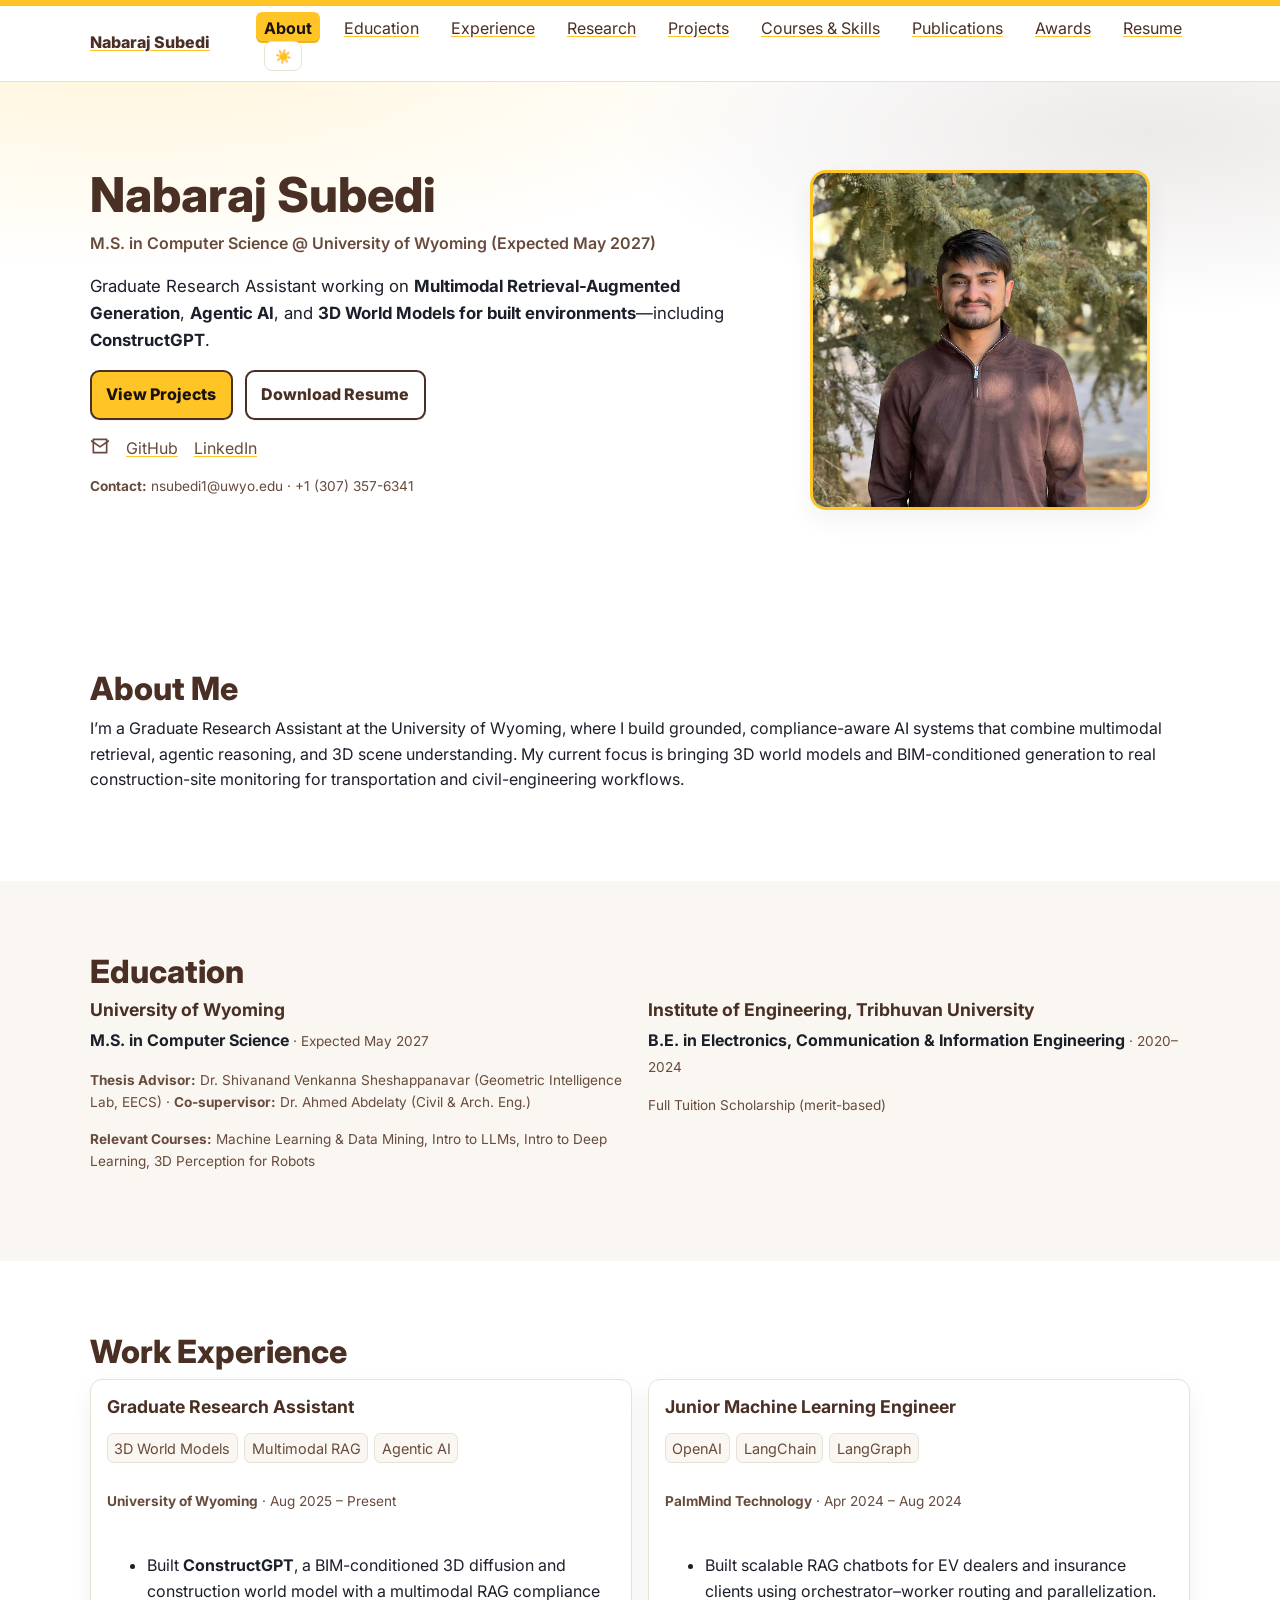
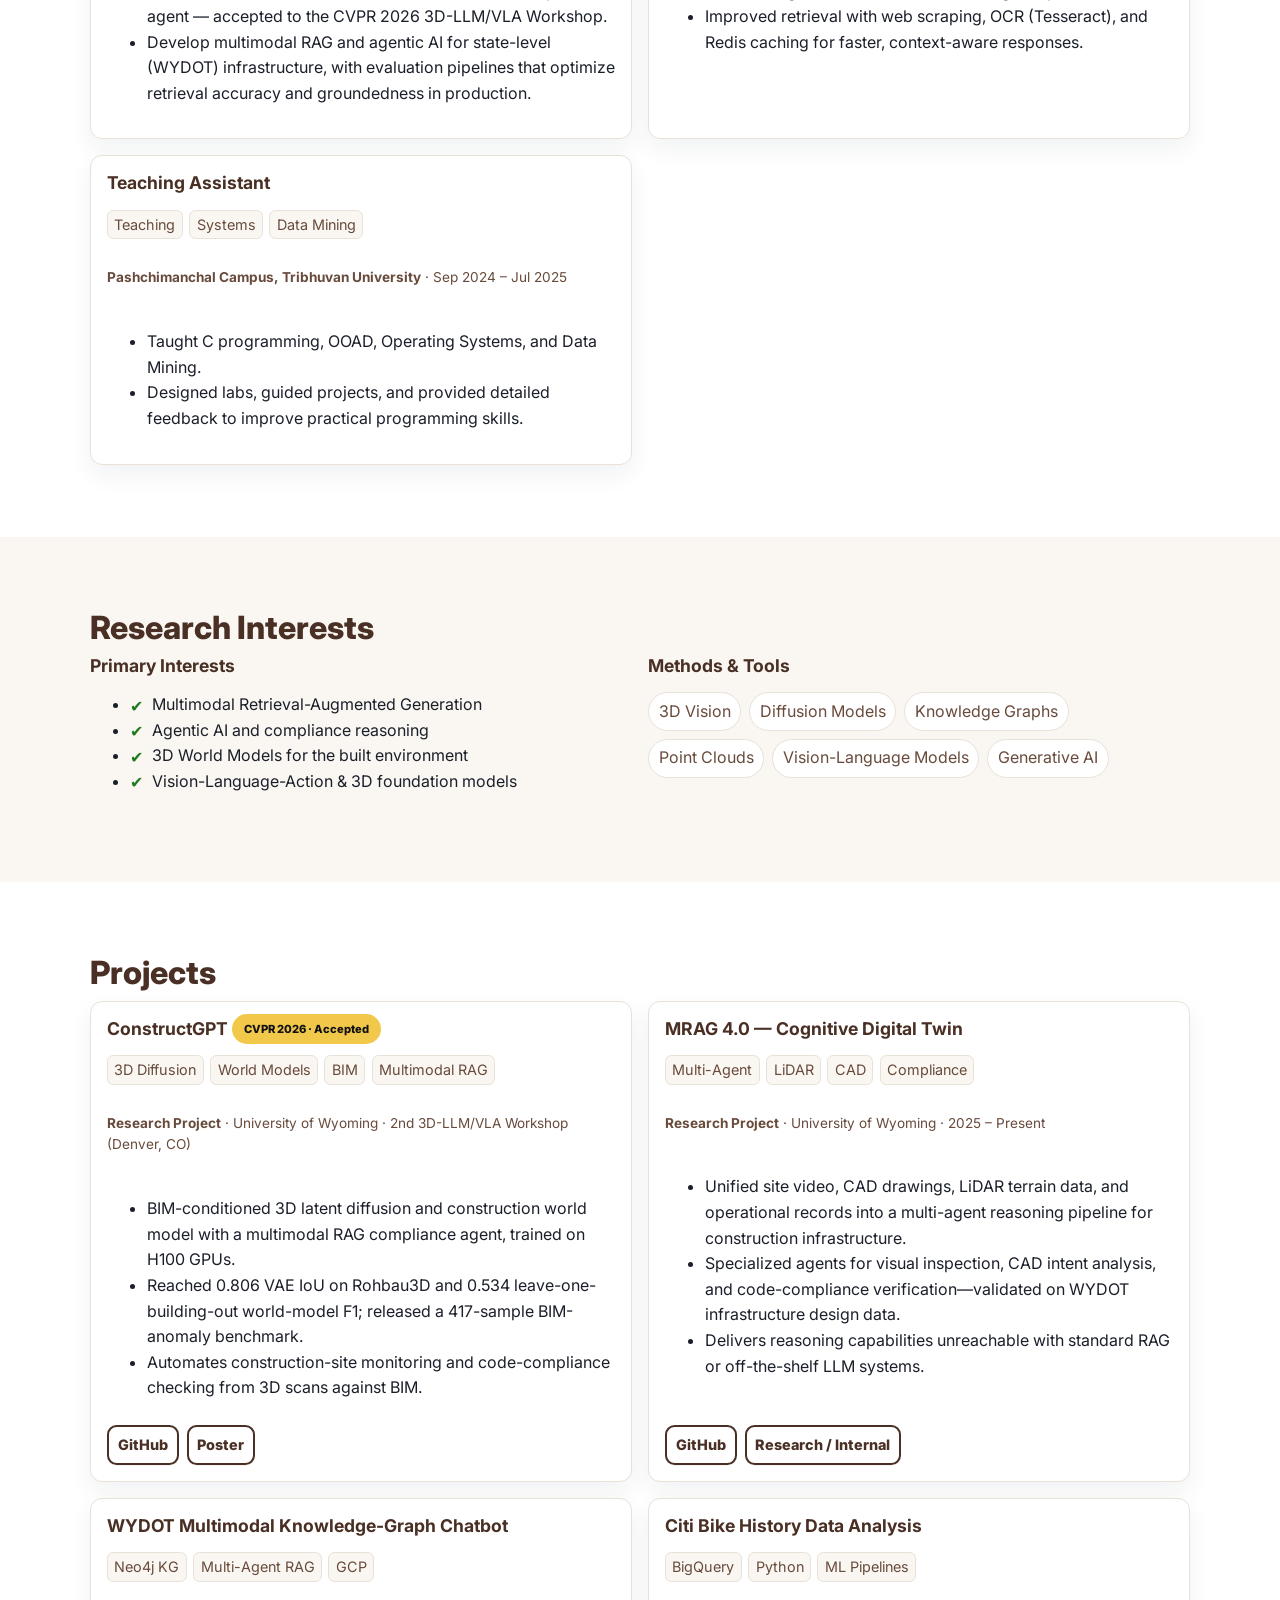
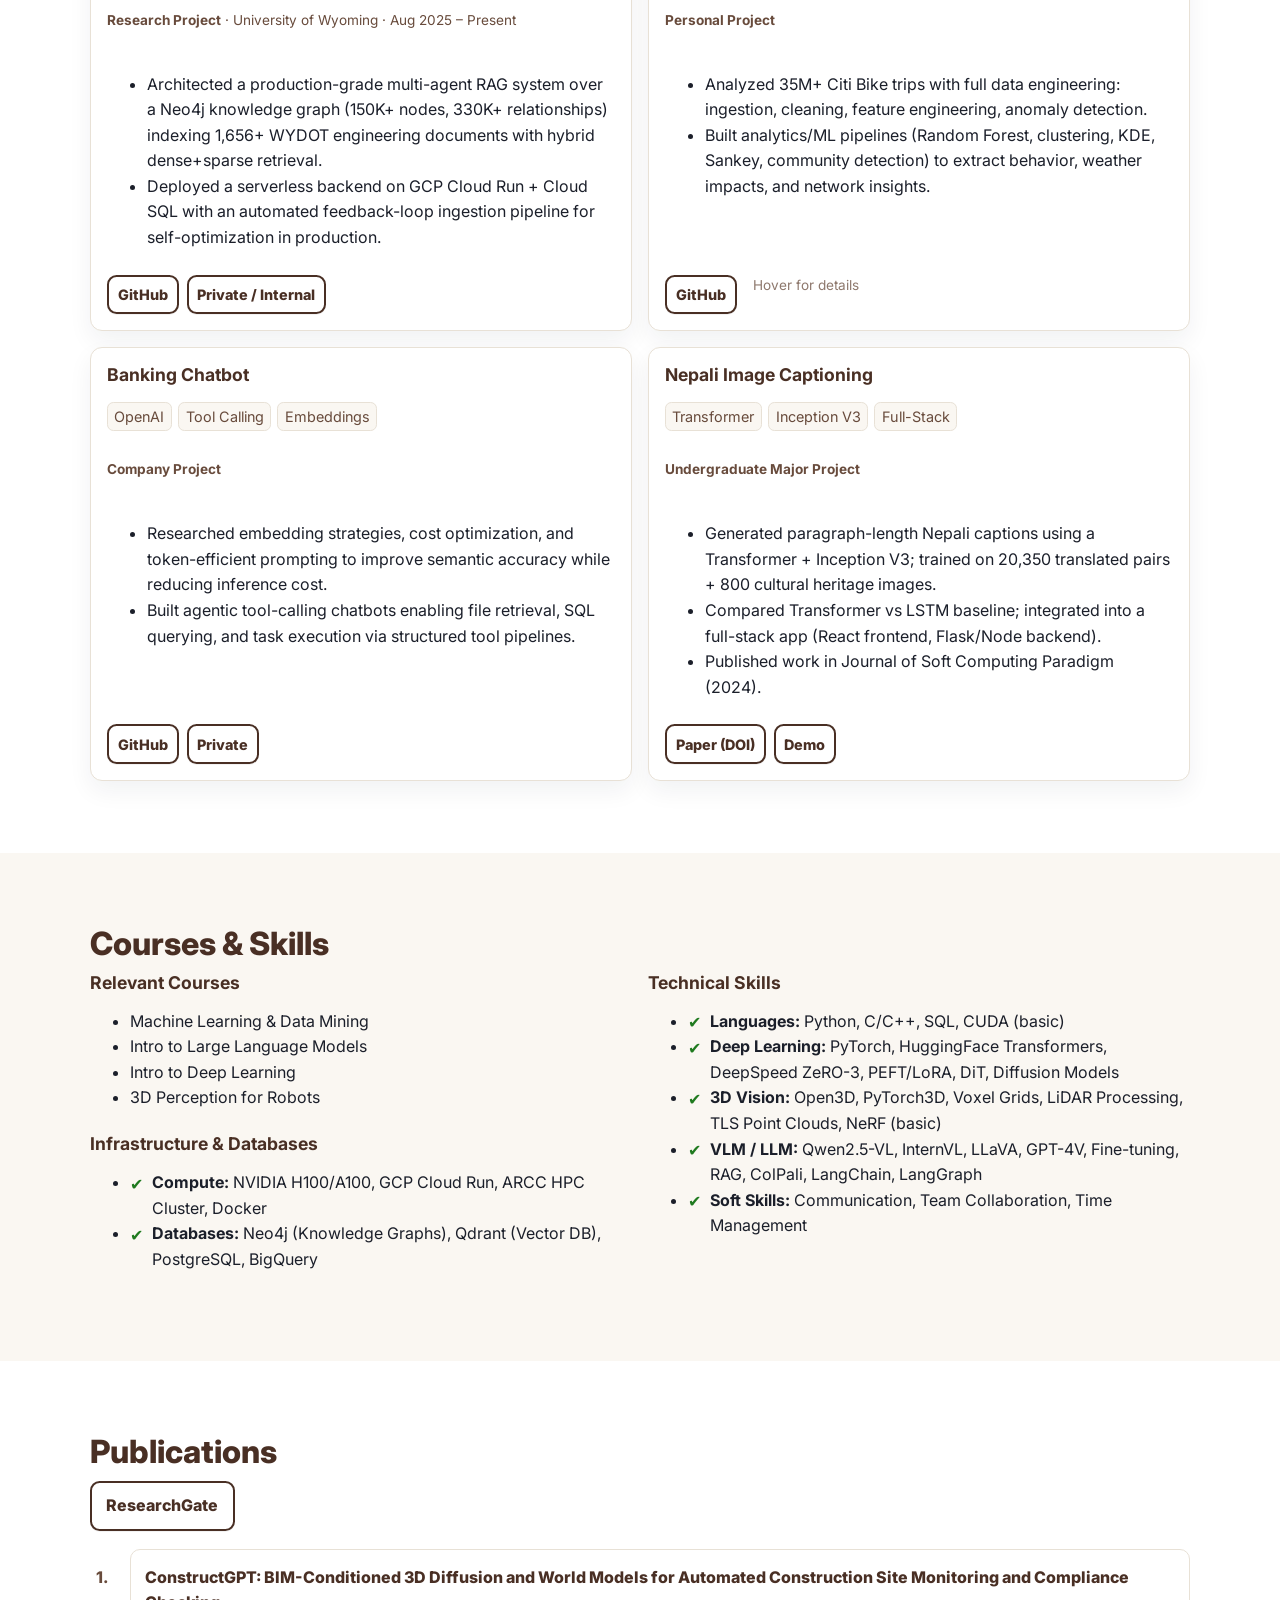
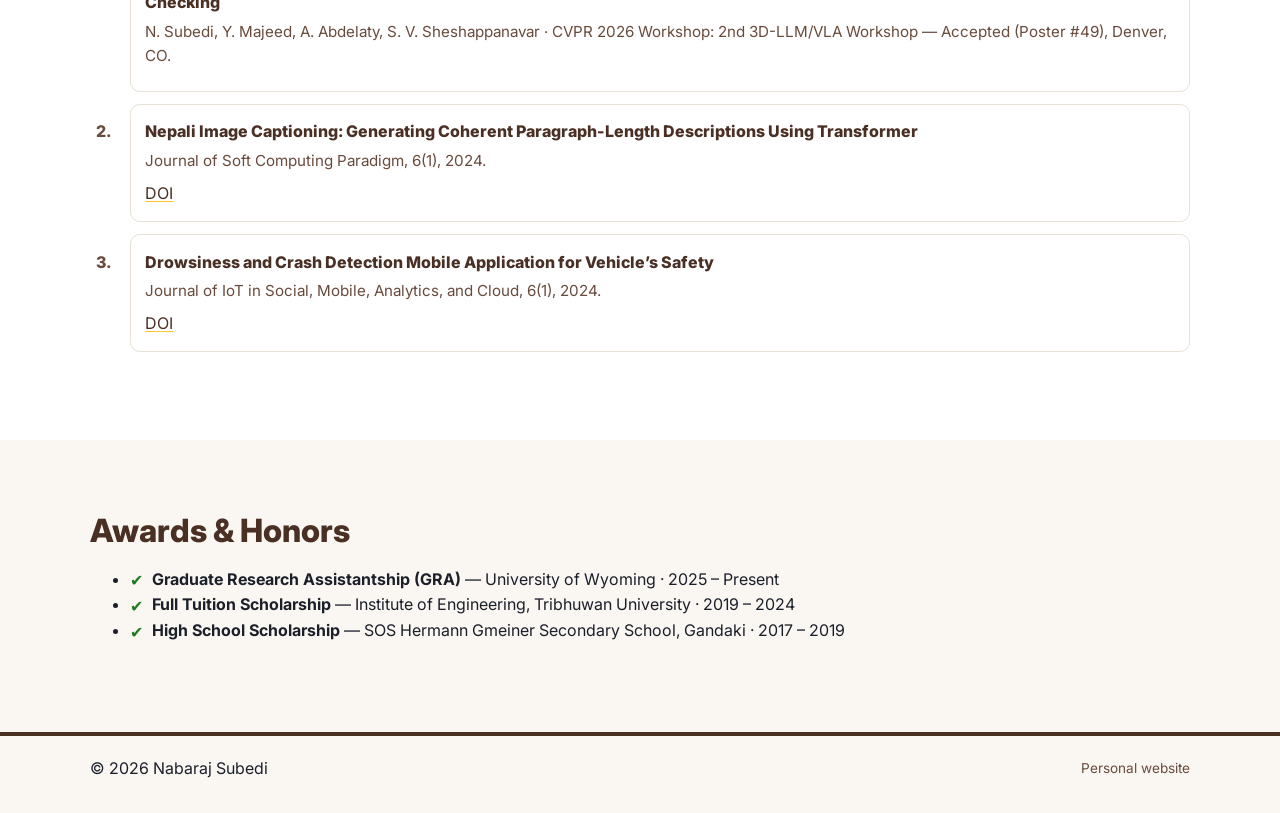
==== commit 3462f2c0: "Update index.html Poster number changed" ====
--- a/index.html
+++ b/index.html
@@ -218,7 +218,7 @@
               <h3>ConstructGPT <span class="pp-badge" style="font-size:.7rem;vertical-align:middle;">CVPR 2026 · Accepted</span></h3>
               <p class="tags"><span>3D Diffusion</span><span>World Models</span><span>BIM</span><span>Multimodal RAG</span></p>
             </header>
-            <p class="tiny-disclaimer"><strong>Research Project</strong> · University of Wyoming · 2nd 3D-LLM/VLA Workshop, Poster #49 (Denver, CO)</p>
+            <p class="tiny-disclaimer"><strong>Research Project</strong> · University of Wyoming · 2nd 3D-LLM/VLA Workshop (Denver, CO)</p>
             <ul>
               <li>BIM-conditioned 3D latent diffusion and construction world model with a multimodal RAG compliance agent, trained on H100 GPUs.</li>
               <li>Reached 0.806 VAE IoU on Rohbau3D and 0.534 leave-one-building-out world-model F1; released a 417-sample BIM-anomaly benchmark.</li>
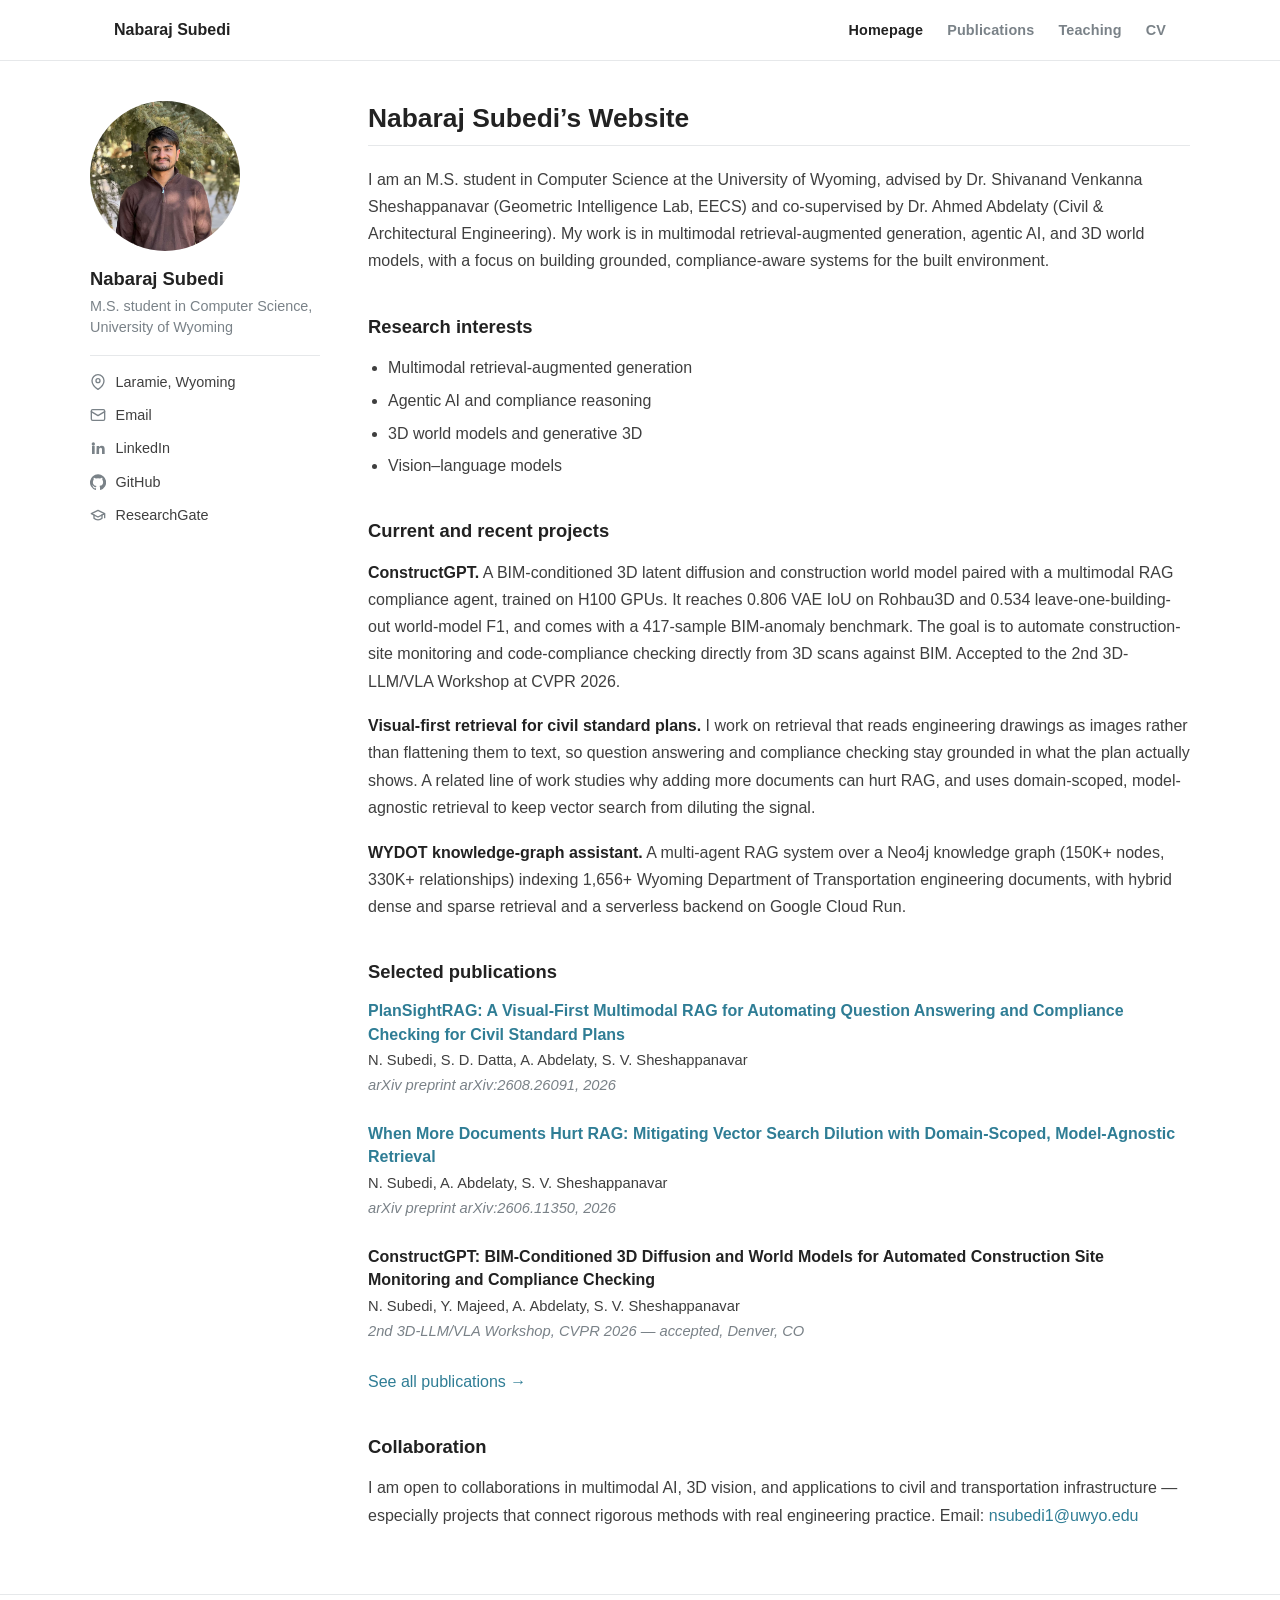
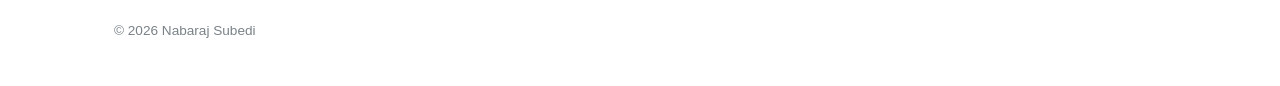
==== commit 036e2fd1: "Rebuild site in minimal academic style; add compiled CV Replace the card-based single-page site with" ====
--- a/index.html
+++ b/index.html
@@ -1,12 +1,10 @@
 <!doctype html>
-<html lang="en" data-theme="light">
+<html lang="en">
 <head>
   <meta charset="utf-8" />
-  <meta name="viewport" content="width=device-width,initial-scale=1" />
-  <title>Nabaraj Subedi — Multimodal AI &amp; 3D World Models</title>
-  <meta name="description" content="Nabaraj Subedi — Graduate Research Assistant at the University of Wyoming. Multimodal Retrieval-Augmented Generation, Agentic AI, and 3D World Models for built environments." />
-  <link rel="preconnect" href="https://fonts.gstatic.com" crossorigin>
-  <link href="https://fonts.googleapis.com/css2?family=Inter:wght@300;400;600;800&display=swap" rel="stylesheet">
+  <meta name="viewport" content="width=device-width, initial-scale=1" />
+  <title>Nabaraj Subedi</title>
+  <meta name="description" content="Nabaraj Subedi — M.S. student in Computer Science at the University of Wyoming, working on multimodal retrieval-augmented generation, agentic AI, and 3D world models for the built environment." />
   <link rel="stylesheet" href="styles.css" />
   <link rel="icon" type="image/png" href="assets/profile.png" />
 </head>
@@ -14,548 +12,144 @@
 <body>
   <a class="skip-link" href="#main">Skip to content</a>
 
-  <!-- Gold top bar -->
-  <div class="uw-gold-bar" aria-hidden="true"></div>
+  <header class="masthead">
+    <div class="container masthead-inner">
+      <a class="site-title" href="index.html">Nabaraj Subedi</a>
 
-  <!-- Header / Nav -->
-  <header class="site-header" id="top">
-    <div class="container nav-wrap">
-      <a class="brand" href="#home" aria-label="Go to home">
-        <span class="brand-text">Nabaraj Subedi</span>
-      </a>
+      <button class="nav-toggle" aria-expanded="false" aria-controls="site-nav" aria-label="Toggle menu">&#9776;</button>
 
-      <button class="nav-toggle" aria-expanded="false" aria-controls="site-nav" aria-label="Toggle navigation">
-        <span class="bar" aria-hidden="true"></span>
-        <span class="bar" aria-hidden="true"></span>
-        <span class="bar" aria-hidden="true"></span>
-      </button>
-
-      <nav id="site-nav" class="site-nav" role="navigation">
-  <ul>
-    <li><a class="nav-link" href="#about">About</a></li>
-    <li><a class="nav-link active" href="#education">Education</a></li>
-    <li><a class="nav-link" href="#experience">Experience</a></li>
-    <li><a class="nav-link" href="#research">Research</a></li>
-    <li><a class="nav-link" href="#projects">Projects</a></li>
-    <li><a class="nav-link" href="#skills">Courses &amp; Skills</a></li>
-    <li><a class="nav-link" href="#pubs">Publications</a></li>
-    <li><a class="nav-link" href="#awards">Awards</a></li>
-    <li><a class="nav-link" href="assets/Nabaraj_Resume_Final.pdf">Resume</a></li>
-  </ul>
-
-  <button class="mode" id="colorModeBtn" aria-label="Toggle color mode">☀️</button>
-</nav>
-
+      <nav class="site-nav" id="site-nav">
+        <ul>
+          <li><a href="index.html" class="current">Homepage</a></li>
+          <li><a href="publications.html">Publications</a></li>
+          <li><a href="teaching.html">Teaching</a></li>
+          <li><a href="assets/Nabaraj_Subedi_CV.pdf">CV</a></li>
+        </ul>
+      </nav>
     </div>
   </header>
 
   <main id="main">
+    <div class="container layout">
+      <aside class="author">
+        <img class="author-photo" src="assets/profile.png" alt="Nabaraj Subedi" />
+        <h1 class="author-name">Nabaraj Subedi</h1>
+        <p class="author-bio">M.S. student in Computer Science, University of Wyoming</p>
 
-    <!-- Hero -->
-    <section id="home" class="section hero">
-      <div class="container hero-grid">
-        <div class="hero-text">
-          <h1 class="headline">Nabaraj Subedi</h1>
-          <p class="subtitle">M.S. in Computer Science @ University of Wyoming (Expected May 2027)</p>
+        <ul class="author-links">
+          <li>
+            <span>
+              <svg class="icon" width="16" height="16" viewBox="0 0 24 24" fill="none" stroke="currentColor" stroke-width="2" stroke-linecap="round" stroke-linejoin="round" aria-hidden="true"><path d="M21 10c0 7-9 13-9 13s-9-6-9-13a9 9 0 0 1 18 0z"></path><circle cx="12" cy="10" r="3"></circle></svg>
+              Laramie, Wyoming
+            </span>
+          </li>
+          <li>
+            <a href="mailto:nsubedi1@uwyo.edu">
+              <svg class="icon" width="16" height="16" viewBox="0 0 24 24" fill="none" stroke="currentColor" stroke-width="2" stroke-linecap="round" stroke-linejoin="round" aria-hidden="true"><rect x="2" y="4" width="20" height="16" rx="2"></rect><path d="m22 7-10 6L2 7"></path></svg>
+              Email
+            </a>
+          </li>
+          <li>
+            <a href="https://www.linkedin.com/in/nabaraj-subedi-263931165/" target="_blank" rel="noreferrer">
+              <svg class="icon" width="16" height="16" viewBox="0 0 24 24" fill="currentColor" aria-hidden="true"><path d="M4.98 3.5a2.5 2.5 0 1 1 0 5 2.5 2.5 0 0 1 0-5zM3 9h4v12H3zM10 9h3.8v1.7h.05a4.2 4.2 0 0 1 3.77-2.07C21.2 8.63 22 11 22 14.1V21h-4v-6.1c0-1.45-.03-3.32-2.02-3.32-2.02 0-2.33 1.58-2.33 3.21V21h-4z"></path></svg>
+              LinkedIn
+            </a>
+          </li>
+          <li>
+            <a href="https://github.com/Nabarajsub" target="_blank" rel="noreferrer">
+              <svg class="icon" width="16" height="16" viewBox="0 0 24 24" fill="currentColor" aria-hidden="true"><path d="M12 .5a12 12 0 0 0-3.79 23.4c.6.1.82-.26.82-.58v-2c-3.34.73-4.04-1.6-4.04-1.6-.55-1.4-1.34-1.77-1.34-1.77-1.09-.75.08-.73.08-.73 1.2.08 1.84 1.24 1.84 1.24 1.07 1.83 2.8 1.3 3.49 1 .1-.78.42-1.3.76-1.6-2.67-.3-5.47-1.34-5.47-5.96 0-1.32.47-2.4 1.24-3.24-.13-.3-.54-1.53.12-3.18 0 0 1-.32 3.3 1.24a11.4 11.4 0 0 1 6 0c2.3-1.56 3.3-1.24 3.3-1.24.66 1.65.25 2.88.12 3.18.77.84 1.23 1.92 1.23 3.24 0 4.63-2.8 5.65-5.48 5.95.43.37.82 1.1.82 2.22v3.3c0 .32.21.7.82.58A12 12 0 0 0 12 .5z"></path></svg>
+              GitHub
+            </a>
+          </li>
+          <li>
+            <a href="https://www.researchgate.net/profile/Nabaraj-Subedi-3" target="_blank" rel="noreferrer">
+              <svg class="icon" width="16" height="16" viewBox="0 0 24 24" fill="none" stroke="currentColor" stroke-width="2" stroke-linecap="round" stroke-linejoin="round" aria-hidden="true"><path d="M22 10v6M2 10l10-5 10 5-10 5z"></path><path d="M6 12v5c3 3 9 3 12 0v-5"></path></svg>
+              ResearchGate
+            </a>
+          </li>
+        </ul>
+      </aside>
 
-          <p class="lead">
-            Graduate Research Assistant working on <strong>Multimodal Retrieval-Augmented Generation</strong>,
-            <strong>Agentic AI</strong>, and <strong>3D World Models for built environments</strong>—including
-            <strong>ConstructGPT</strong>.
-          </p>
+      <div class="content">
+        <h1 class="page-title">Nabaraj Subedi&rsquo;s Website</h1>
 
-          <div class="hero-cta">
-            <a class="btn primary" href="#projects">View Projects</a>
-            <a class="btn ghost" href="assets/Nabaraj_Resume_Final.pdf" download>Download Resume</a>
-          </div>
+        <p>
+          I am an M.S. student in Computer Science at the University of Wyoming, advised by
+          Dr. Shivanand Venkanna Sheshappanavar (Geometric Intelligence Lab, EECS) and co-supervised by
+          Dr. Ahmed Abdelaty (Civil &amp; Architectural Engineering). My work is in multimodal
+          retrieval-augmented generation, agentic AI, and 3D world models, with a focus on building
+          grounded, compliance-aware systems for the built environment.
+        </p>
 
-          <ul class="quick-links">
-            <li>
-              <a href="mailto:nsubedi1@uwyo.edu" rel="me" aria-label="Email">
-                <!-- Email icon (SVG) -->
-                <svg xmlns="http://www.w3.org/2000/svg" width="20" height="20"
-                    viewBox="0 0 24 24" fill="none" stroke="currentColor"
-                    stroke-width="2" stroke-linecap="round" stroke-linejoin="round"
-                    aria-hidden="true">
-                  <path d="M4 4h16v16H4z"></path>
-                  <path d="M22 6 12 13 2 6"></path>
-                </svg>
-              </a>
-            </li>
-            <li><a href="https://github.com/subedinab" target="_blank" rel="noreferrer">GitHub</a></li>
-            <li><a href="https://www.linkedin.com/in/nabaraj-subedi-263931165/" target="_blank" rel="noreferrer">LinkedIn</a></li>
-          </ul>
+        <h2>Research interests</h2>
+        <ul>
+          <li>Multimodal retrieval-augmented generation</li>
+          <li>Agentic AI and compliance reasoning</li>
+          <li>3D world models and generative 3D</li>
+          <li>Vision&ndash;language models</li>
+        </ul>
 
-          <p class="tiny-disclaimer" style="margin-top: 12px;">
-            <strong>Contact:</strong> nsubedi1@uwyo.edu · +1 (307) 357-6341
-          </p>
-        </div>
+        <h2>Current and recent projects</h2>
 
-        <figure class="hero-photo">
-          <img
-            src="assets/profile.png"
-            alt="Nabaraj Subedi"
-          />
-        </figure>
-      </div>
-    </section>
+        <p>
+          <strong>ConstructGPT.</strong> A BIM-conditioned 3D latent diffusion and construction world model
+          paired with a multimodal RAG compliance agent, trained on H100 GPUs. It reaches 0.806 VAE IoU on
+          Rohbau3D and 0.534 leave-one-building-out world-model F1, and comes with a 417-sample BIM-anomaly
+          benchmark. The goal is to automate construction-site monitoring and code-compliance checking directly
+          from 3D scans against BIM. Accepted to the 2nd 3D-LLM/VLA Workshop at CVPR 2026.
+        </p>
 
-    <!-- About -->
-    <section id="about" class="section">
-      <div class="container">
-        <h2>About Me</h2>
         <p>
-          I’m a Graduate Research Assistant at the University of Wyoming,
-          where I build grounded, compliance-aware AI systems that combine multimodal retrieval, agentic
-          reasoning, and 3D scene understanding. My current focus is bringing 3D world models and
-          BIM-conditioned generation to real construction-site monitoring for transportation and
-          civil-engineering workflows.
+          <strong>Visual-first retrieval for civil standard plans.</strong> I work on retrieval that reads
+          engineering drawings as images rather than flattening them to text, so question answering and
+          compliance checking stay grounded in what the plan actually shows. A related line of work studies
+          why adding more documents can hurt RAG, and uses domain-scoped, model-agnostic retrieval to keep
+          vector search from diluting the signal.
+        </p>
+
+        <p>
+          <strong>WYDOT knowledge-graph assistant.</strong> A multi-agent RAG system over a Neo4j knowledge
+          graph (150K+ nodes, 330K+ relationships) indexing 1,656+ Wyoming Department of Transportation
+          engineering documents, with hybrid dense and sparse retrieval and a serverless backend on Google
+          Cloud Run.
+        </p>
+
+        <h2>Selected publications</h2>
+        <ol class="pub-list">
+          <li>
+            <a class="pub-title" href="https://arxiv.org/abs/2608.26091" target="_blank" rel="noreferrer">PlanSightRAG: A Visual-First Multimodal RAG for Automating Question Answering and Compliance Checking for Civil Standard Plans</a>
+            <span class="pub-authors">N. Subedi, S. D. Datta, A. Abdelaty, S. V. Sheshappanavar</span>
+            <span class="pub-venue">arXiv preprint arXiv:2608.26091, 2026</span>
+          </li>
+          <li>
+            <a class="pub-title" href="https://arxiv.org/abs/2606.11350" target="_blank" rel="noreferrer">When More Documents Hurt RAG: Mitigating Vector Search Dilution with Domain-Scoped, Model-Agnostic Retrieval</a>
+            <span class="pub-authors">N. Subedi, A. Abdelaty, S. V. Sheshappanavar</span>
+            <span class="pub-venue">arXiv preprint arXiv:2606.11350, 2026</span>
+          </li>
+          <li>
+            <span class="pub-title">ConstructGPT: BIM-Conditioned 3D Diffusion and World Models for Automated Construction Site Monitoring and Compliance Checking</span>
+            <span class="pub-authors">N. Subedi, Y. Majeed, A. Abdelaty, S. V. Sheshappanavar</span>
+            <span class="pub-venue">2nd 3D-LLM/VLA Workshop, CVPR 2026 &mdash; accepted, Denver, CO</span>
+          </li>
+        </ol>
+        <p><a href="publications.html">See all publications &rarr;</a></p>
+
+        <h2>Collaboration</h2>
+        <p>
+          I am open to collaborations in multimodal AI, 3D vision, and applications to civil and
+          transportation infrastructure &mdash; especially projects that connect rigorous methods with
+          real engineering practice. Email: <a href="mailto:nsubedi1@uwyo.edu">nsubedi1@uwyo.edu</a>
         </p>
       </div>
-    </section>
-
-    <!-- Education -->
-    <section id="education" class="section alt">
-      <div class="container">
-        <h2>Education</h2>
-
-        <div class="split">
-          <div>
-            <h3>University of Wyoming</h3>
-            <p><strong>M.S. in Computer Science</strong> <span class="tiny-disclaimer">· Expected May 2027</span></p>
-            <p class="tiny-disclaimer"><strong>Thesis Advisor:</strong> Dr. Shivanand Venkanna Sheshappanavar (Geometric Intelligence Lab, EECS) · <strong>Co-supervisor:</strong> Dr. Ahmed Abdelaty (Civil &amp; Arch. Eng.)</p>
-            <p class="tiny-disclaimer"><strong>Relevant Courses:</strong> Machine Learning &amp; Data Mining, Intro to LLMs, Intro to Deep Learning, 3D Perception for Robots</p>
-          </div>
-
-          <div>
-            <h3>Institute of Engineering, Tribhuvan University</h3>
-            <p><strong>B.E. in Electronics, Communication &amp; Information Engineering</strong> <span class="tiny-disclaimer">· 2020–2024</span></p>
-            <p class="tiny-disclaimer">Full Tuition Scholarship (merit-based)</p>
-          </div>
-        </div>
-      </div>
-    </section>
-
-    <!-- Experience -->
-    <section id="experience" class="section">
-      <div class="container">
-        <h2>Work Experience</h2>
-
-        <div class="grid cards">
-          <article class="card">
-            <header>
-              <h3>Graduate Research Assistant</h3>
-              <p class="tags"><span>3D World Models</span><span>Multimodal RAG</span><span>Agentic AI</span></p>
-            </header>
-            <p class="tiny-disclaimer"><strong>University of Wyoming</strong> · Aug 2025 – Present</p>
-            <ul>
-              <li>Built <strong>ConstructGPT</strong>, a BIM-conditioned 3D diffusion and construction world model with a multimodal RAG compliance agent — accepted to the CVPR 2026 3D-LLM/VLA Workshop.</li>
-              <li>Develop multimodal RAG and agentic AI for state-level (WYDOT) infrastructure, with evaluation pipelines that optimize retrieval accuracy and groundedness in production.</li>
-            </ul>
-          </article>
-
-          <article class="card">
-            <header>
-              <h3>Junior Machine Learning Engineer</h3>
-              <p class="tags"><span>OpenAI</span><span>LangChain</span><span>LangGraph</span></p>
-            </header>
-            <p class="tiny-disclaimer"><strong>PalmMind Technology</strong> · Apr 2024 – Aug 2024</p>
-            <ul>
-              <li>Built scalable RAG chatbots for EV dealers and insurance clients using orchestrator–worker routing and parallelization.</li>
-              <li>Improved retrieval with web scraping, OCR (Tesseract), and Redis caching for faster, context-aware responses.</li>
-            </ul>
-          </article>
-
-          <article class="card">
-            <header>
-              <h3>Teaching Assistant</h3>
-              <p class="tags"><span>Teaching</span><span>Systems</span><span>Data Mining</span></p>
-            </header>
-            <p class="tiny-disclaimer"><strong>Pashchimanchal Campus, Tribhuvan University</strong> · Sep 2024 – Jul 2025</p>
-            <ul>
-              <li>Taught C programming, OOAD, Operating Systems, and Data Mining.</li>
-              <li>Designed labs, guided projects, and provided detailed feedback to improve practical programming skills.</li>
-            </ul>
-          </article>
-        </div>
-      </div>
-    </section>
-
-    <!-- Research -->
-    <section id="research" class="section alt">
-      <div class="container">
-        <h2>Research Interests</h2>
-        <div class="split">
-          <div>
-            <h3>Primary Interests</h3>
-            <ul class="check">
-              <li>Multimodal Retrieval-Augmented Generation</li>
-              <li>Agentic AI and compliance reasoning</li>
-              <li>3D World Models for the built environment</li>
-              <li>Vision-Language-Action &amp; 3D foundation models</li>
-            </ul>
-          </div>
-          <div>
-            <h3>Methods &amp; Tools</h3>
-            <ul class="pill-list">
-              <li>3D Vision</li><li>Diffusion Models</li><li>Knowledge Graphs</li>
-              <li>Point Clouds</li><li>Vision-Language Models</li><li>Generative AI</li>
-            </ul>
-          </div>
-        </div>
-      </div>
-    </section>
-
-    <!-- Projects -->
-    <section id="projects" class="section">
-      <div class="container">
-        <h2>Projects</h2>
-
-        <div class="grid cards">
-
-          <article class="card">
-            <header>
-              <h3>ConstructGPT <span class="pp-badge" style="font-size:.7rem;vertical-align:middle;">CVPR 2026 · Accepted</span></h3>
-              <p class="tags"><span>3D Diffusion</span><span>World Models</span><span>BIM</span><span>Multimodal RAG</span></p>
-            </header>
-            <p class="tiny-disclaimer"><strong>Research Project</strong> · University of Wyoming · 2nd 3D-LLM/VLA Workshop (Denver, CO)</p>
-            <ul>
-              <li>BIM-conditioned 3D latent diffusion and construction world model with a multimodal RAG compliance agent, trained on H100 GPUs.</li>
-              <li>Reached 0.806 VAE IoU on Rohbau3D and 0.534 leave-one-building-out world-model F1; released a 417-sample BIM-anomaly benchmark.</li>
-              <li>Automates construction-site monitoring and code-compliance checking from 3D scans against BIM.</li>
-            </ul>
-            <footer>
-              <a class="btn tiny" href="https://github.com/subedinab" target="_blank" rel="noreferrer">GitHub</a>
-              <a class="btn tiny ghost" href="#" aria-disabled="true">Poster</a>
-            </footer>
-          </article>
-
-          <article class="card">
-            <header>
-              <h3>MRAG 4.0 — Cognitive Digital Twin</h3>
-              <p class="tags"><span>Multi-Agent</span><span>LiDAR</span><span>CAD</span><span>Compliance</span></p>
-            </header>
-            <p class="tiny-disclaimer"><strong>Research Project</strong> · University of Wyoming · 2025 – Present</p>
-            <ul>
-              <li>Unified site video, CAD drawings, LiDAR terrain data, and operational records into a multi-agent reasoning pipeline for construction infrastructure.</li>
-              <li>Specialized agents for visual inspection, CAD intent analysis, and code-compliance verification—validated on WYDOT infrastructure design data.</li>
-              <li>Delivers reasoning capabilities unreachable with standard RAG or off-the-shelf LLM systems.</li>
-            </ul>
-            <footer>
-              <a class="btn tiny" href="https://github.com/subedinab" target="_blank" rel="noreferrer">GitHub</a>
-              <a class="btn tiny ghost" href="#" aria-disabled="true">Research / Internal</a>
-            </footer>
-          </article>
-
-          <article class="card">
-            <header>
-              <h3>WYDOT Multimodal Knowledge-Graph Chatbot</h3>
-              <p class="tags"><span>Neo4j KG</span><span>Multi-Agent RAG</span><span>GCP</span></p>
-            </header>
-            <p class="tiny-disclaimer"><strong>Research Project</strong> · University of Wyoming · Aug 2025 – Present</p>
-            <ul>
-              <li>Architected a production-grade multi-agent RAG system over a Neo4j knowledge graph (150K+ nodes, 330K+ relationships) indexing 1,656+ WYDOT engineering documents with hybrid dense+sparse retrieval.</li>
-              <li>Deployed a serverless backend on GCP Cloud Run + Cloud SQL with an automated feedback-loop ingestion pipeline for self-optimization in production.</li>
-            </ul>
-            <footer>
-              <a class="btn tiny" href="https://github.com/subedinab" target="_blank" rel="noreferrer">GitHub</a>
-              <a class="btn tiny ghost" href="#" aria-disabled="true">Private / Internal</a>
-            </footer>
-          </article>
-
-        <article class="card has-hover-details" id="citibike-card" data-popover-template="citibike-popover">
-          <header>
-            <h3>Citi Bike History Data Analysis</h3>
-            <p class="tags"><span>BigQuery</span><span>Python</span><span>ML Pipelines</span></p>
-          </header>
-
-          <p class="tiny-disclaimer"><strong>Personal Project</strong></p>
-
-          <ul>
-            <li>Analyzed 35M+ Citi Bike trips with full data engineering: ingestion, cleaning, feature engineering, anomaly detection.</li>
-            <li>Built analytics/ML pipelines (Random Forest, clustering, KDE, Sankey, community detection) to extract behavior, weather impacts, and network insights.</li>
-          </ul>
-
-          <footer>
-            <a class="btn tiny" href="https://github.com/subedinab" target="_blank" rel="noreferrer">GitHub</a>
-            <span class="tiny-disclaimer hover-hint">Hover for details</span>
-          </footer>
-        </article>
-
-
-          <article class="card">
-            <header>
-              <h3>Banking Chatbot</h3>
-              <p class="tags"><span>OpenAI</span><span>Tool Calling</span><span>Embeddings</span></p>
-            </header>
-            <p class="tiny-disclaimer"><strong>Company Project</strong></p>
-            <ul>
-              <li>Researched embedding strategies, cost optimization, and token-efficient prompting to improve semantic accuracy while reducing inference cost.</li>
-              <li>Built agentic tool-calling chatbots enabling file retrieval, SQL querying, and task execution via structured tool pipelines.</li>
-            </ul>
-            <footer>
-              <a class="btn tiny" href="https://github.com/subedinab" target="_blank" rel="noreferrer">GitHub</a>
-              <a class="btn tiny ghost" href="#" aria-disabled="true">Private</a>
-            </footer>
-          </article>
-
-          <article class="card">
-            <header>
-              <h3>Nepali Image Captioning</h3>
-              <p class="tags"><span>Transformer</span><span>Inception V3</span><span>Full-Stack</span></p>
-            </header>
-            <p class="tiny-disclaimer"><strong>Undergraduate Major Project</strong></p>
-            <ul>
-              <li>Generated paragraph-length Nepali captions using a Transformer + Inception V3; trained on 20,350 translated pairs + 800 cultural heritage images.</li>
-              <li>Compared Transformer vs LSTM baseline; integrated into a full-stack app (React frontend, Flask/Node backend).</li>
-              <li>Published work in Journal of Soft Computing Paradigm (2024).</li>
-            </ul>
-            <footer>
-              <a class="btn tiny" href="https://doi.org/10.36548/jscp.2024.1.006" target="_blank" rel="noreferrer">Paper (DOI)</a>
-              <a class="btn tiny ghost" href="#" aria-disabled="true">Demo</a>
-            </footer>
-          </article>
-
-        </div>
-      </div>
-    </section>
-
-    <!-- Courses & Skills -->
-    <section id="skills" class="section alt">
-      <div class="container">
-        <h2>Courses &amp; Skills</h2>
-
-        <div class="split">
-          <div>
-            <h3>Relevant Courses</h3>
-            <ul>
-              <li>Machine Learning &amp; Data Mining</li>
-              <li>Intro to Large Language Models</li>
-              <li>Intro to Deep Learning</li>
-              <li>3D Perception for Robots</li>
-            </ul>
-
-            <h3 style="margin-top: 22px;">Infrastructure &amp; Databases</h3>
-            <ul class="check">
-              <li><strong>Compute:</strong> NVIDIA H100/A100, GCP Cloud Run, ARCC HPC Cluster, Docker</li>
-              <li><strong>Databases:</strong> Neo4j (Knowledge Graphs), Qdrant (Vector DB), PostgreSQL, BigQuery</li>
-            </ul>
-          </div>
-
-          <div>
-            <h3>Technical Skills</h3>
-            <ul class="check">
-              <li><strong>Languages:</strong> Python, C/C++, SQL, CUDA (basic)</li>
-              <li><strong>Deep Learning:</strong> PyTorch, HuggingFace Transformers, DeepSpeed ZeRO-3, PEFT/LoRA, DiT, Diffusion Models</li>
-              <li><strong>3D Vision:</strong> Open3D, PyTorch3D, Voxel Grids, LiDAR Processing, TLS Point Clouds, NeRF (basic)</li>
-              <li><strong>VLM / LLM:</strong> Qwen2.5-VL, InternVL, LLaVA, GPT-4V, Fine-tuning, RAG, ColPali, LangChain, LangGraph</li>
-              <li><strong>Soft Skills:</strong> Communication, Team Collaboration, Time Management</li>
-            </ul>
-          </div>
-        </div>
-      </div>
-    </section>
-
-  <!-- Publications -->
-<section id="pubs" class="section">
-  <div class="container">
-    <h2>Publications</h2>
-
-    <div class="pub-profiles">
-      <a class="btn ghost" href="https://www.researchgate.net/profile/Nabaraj-Subedi-3?ev=hdr_xprf" target="_blank" rel="noreferrer">
-        ResearchGate
-      </a>
     </div>
-
-    <ol class="pub-list">
-      <li>
-        <span class="pub-title">ConstructGPT: BIM-Conditioned 3D Diffusion and World Models for Automated Construction Site Monitoring and Compliance Checking</span>
-        <span class="pub-meta">N. Subedi, Y. Majeed, A. Abdelaty, S. V. Sheshappanavar · CVPR 2026 Workshop: 2nd 3D-LLM/VLA Workshop — Accepted (Poster #49), Denver, CO.</span>
-      </li>
-      <li>
-        <span class="pub-title">Nepali Image Captioning: Generating Coherent Paragraph-Length Descriptions Using Transformer</span>
-        <span class="pub-meta">Journal of Soft Computing Paradigm, 6(1), 2024.</span>
-        <a href="https://doi.org/10.36548/jscp.2024.1.006" target="_blank" rel="noreferrer">DOI</a>
-      </li>
-      <li>
-        <span class="pub-title">Drowsiness and Crash Detection Mobile Application for Vehicle’s Safety</span>
-        <span class="pub-meta">Journal of IoT in Social, Mobile, Analytics, and Cloud, 6(1), 2024.</span>
-        <a href="https://doi.org/10.36548/jismac.2024.1.005" target="_blank" rel="noreferrer">DOI</a>
-      </li>
-      
-    </ol>
-  </div>
-</section>
-
-    <!-- Awards & Honors -->
-    <section id="awards" class="section alt">
-      <div class="container">
-        <h2>Awards &amp; Honors</h2>
-        <ul class="check">
-          <li><strong>Graduate Research Assistantship (GRA)</strong> — University of Wyoming · 2025 – Present</li>
-          <li><strong>Full Tuition Scholarship</strong> — Institute of Engineering, Tribhuwan University · 2019 – 2024</li>
-          <li><strong>High School Scholarship</strong> — SOS Hermann Gmeiner Secondary School, Gandaki · 2017 – 2019</li>
-        </ul>
-      </div>
-    </section>
-
   </main>
 
   <footer class="site-footer">
-    <div class="container foot">
-      <p>© <span id="year"></span> Nabaraj Subedi</p>
-      <p class="tiny-disclaimer">Personal website</p>
+    <div class="container">
+      <p>&copy; <span id="year">2026</span> Nabaraj Subedi</p>
     </div>
   </footer>
 
-  
-  <!-- Hover Popover Template: Citi Bike -->
-<template id="citibike-popover">
-  <div class="pp">
-    <div class="pp-head">
-      <div>
-        <div class="pp-title">Citi Bike 2023 — Full Pipeline & Insights</div>
-        <div class="pp-sub">
-          BigQuery ingestion → cleaning → features → ops analytics → ML modeling → weather/event impact
-        </div>
-      </div>
-      <span class="pp-badge">35.1M rides</span>
-    </div>
-
-    <p class="pp-summary">
-      End-to-end BigQuery + Python analysis on 35,106,986 rides with engineered temporal/route/holiday features,
-      rebalancing diagnostics, geospatial density, graph flows, clustering, anomaly detection, and member-vs-casual prediction.
-    </p>
-
-    <div class="pp-stats">
-      <div class="stat">
-        <div class="k">Rows ingested</div>
-        <div class="v">35,106,986</div>
-      </div>
-      <div class="stat">
-        <div class="k">Top deficit station</div>
-        <div class="v">Broadway &amp; W 56 St</div>
-        <div class="s">Net deficit: 13,143</div>
-      </div>
-      <div class="stat">
-        <div class="k">Top overflow station</div>
-        <div class="v">St Marks Pl &amp; 2 Ave</div>
-        <div class="s">Net surplus: &gt; 6,000</div>
-      </div>
-
-      <div class="stat">
-        <div class="k">Avg duration</div>
-        <div class="v">Casual 21.3 min</div>
-        <div class="s">Member 12.2 min</div>
-      </div>
-      <div class="stat">
-        <div class="k">Classifier (RF)</div>
-        <div class="v">AUC 0.722</div>
-        <div class="s">Baseline LR: 0.685</div>
-      </div>
-      <div class="stat">
-        <div class="k">Weather sensitivity</div>
-        <div class="v">Rain: −22.9%</div>
-        <div class="s">Weekends (weekdays −17.5%)</div>
-      </div>
-
-      <div class="stat">
-        <div class="k">Event impact</div>
-        <div class="v">UNGA +31.5%</div>
-        <div class="s">July 4: −20.0%</div>
-      </div>
-      <div class="stat">
-        <div class="k">“Scurry factor”</div>
-        <div class="v">+0.1 mph</div>
-        <div class="s">Rain vs dry speed</div>
-      </div>
-      <div class="stat">
-        <div class="k">Operational zoning</div>
-        <div class="v">K-Means (k=8)</div>
-        <div class="s">Neighborhood zones</div>
-      </div>
-    </div>
-
-    <div class="pp-charts">
-      <figure class="mini-chart">
-        <svg viewBox="0 0 160 90" role="img" aria-label="Rebalancing deficits vs surpluses">
-          <rect x="14" y="20" width="36" height="56" rx="6"></rect>
-          <rect x="64" y="38" width="36" height="38" rx="6" opacity="0.55"></rect>
-          <rect x="114" y="10" width="36" height="66" rx="6" opacity="0.8"></rect>
-          <line x1="10" y1="78" x2="150" y2="78" stroke="currentColor" opacity="0.25"></line>
-        </svg>
-        <figcaption>Station rebalancing (deficit / surplus)</figcaption>
-      </figure>
-
-      <figure class="mini-chart">
-        <svg viewBox="0 0 160 90" role="img" aria-label="Monthly bike type share">
-          <polyline points="10,70 40,62 70,56 100,46 130,44 150,40" fill="none" stroke="currentColor" stroke-width="3" opacity="0.85"></polyline>
-          <polyline points="10,76 40,72 70,70 100,66 130,62 150,60" fill="none" stroke="currentColor" stroke-width="3" opacity="0.35"></polyline>
-          <line x1="10" y1="78" x2="150" y2="78" stroke="currentColor" opacity="0.25"></line>
-        </svg>
-        <figcaption>E-bike adoption trend (concept)</figcaption>
-      </figure>
-
-      <figure class="mini-chart">
-        <svg viewBox="0 0 160 90" role="img" aria-label="Commute double-hump pattern">
-          <path d="M10,72 C30,72 36,40 50,40 C64,40 70,72 86,72 C98,72 104,38 116,38 C132,38 138,72 150,72"
-                fill="none" stroke="currentColor" stroke-width="3" opacity="0.8"></path>
-          <line x1="10" y1="78" x2="150" y2="78" stroke="currentColor" opacity="0.25"></line>
-        </svg>
-        <figcaption>Hourly demand: “double hump” commute</figcaption>
-      </figure>
-
-      <figure class="mini-chart">
-        <svg viewBox="0 0 160 90" role="img" aria-label="ROC curve">
-          <path d="M12,78 L12,12 L78,12" fill="none" stroke="currentColor" stroke-width="2" opacity="0.25"></path>
-          <path d="M12,78 C26,60 44,40 70,28 C100,14 130,14 150,14"
-                fill="none" stroke="currentColor" stroke-width="3" opacity="0.85"></path>
-        </svg>
-        <figcaption>Member vs casual model ROC (AUC)</figcaption>
-      </figure>
-
-      <figure class="mini-chart">
-        <svg viewBox="0 0 160 90" role="img" aria-label="Sankey-style flow">
-          <rect x="10" y="18" width="26" height="14" rx="5"></rect>
-          <rect x="10" y="54" width="26" height="14" rx="5" opacity="0.65"></rect>
-          <rect x="124" y="22" width="26" height="14" rx="5" opacity="0.85"></rect>
-          <rect x="124" y="52" width="26" height="14" rx="5" opacity="0.55"></rect>
-          <path d="M36,25 C64,25 80,30 124,29" fill="none" stroke="currentColor" stroke-width="8" opacity="0.25" stroke-linecap="round"></path>
-          <path d="M36,61 C64,61 80,56 124,59" fill="none" stroke="currentColor" stroke-width="8" opacity="0.18" stroke-linecap="round"></path>
-        </svg>
-        <figcaption>Top routes flow (Sankey concept)</figcaption>
-      </figure>
-
-      <figure class="mini-chart">
-        <svg viewBox="0 0 160 90" role="img" aria-label="Weather impact bars">
-          <rect x="18" y="30" width="24" height="48" rx="6" opacity="0.85"></rect>
-          <rect x="52" y="44" width="24" height="34" rx="6" opacity="0.65"></rect>
-          <rect x="86" y="52" width="24" height="26" rx="6" opacity="0.45"></rect>
-          <rect x="120" y="40" width="24" height="38" rx="6" opacity="0.55"></rect>
-          <line x1="10" y1="78" x2="150" y2="78" stroke="currentColor" opacity="0.25"></line>
-        </svg>
-        <figcaption>Weather/event impact (drops & surges)</figcaption>
-      </figure>
-    </div>
-
-    <div class="pp-notes">
-      <div class="pp-chip">Cleaning: null filters + type casting</div>
-      <div class="pp-chip">Features: day/hour/month, routes, holiday/weekend flags</div>
-      <div class="pp-chip">Ops: rebalancing deficits/sinks</div>
-      <div class="pp-chip">Graph: centrality + communities</div>
-      <div class="pp-chip">Anomalies: Isolation Forest (1%)</div>
-      <div class="pp-chip">Modeling: RF vs LR (AUC)</div>
-    </div>
-
-    <div class="pp-foot">
-      <a class="btn tiny" href="#projects">Close</a>
-      <a class="btn tiny ghost" href="https://github.com/subedinab" target="_blank" rel="noreferrer">Repo</a>
-    </div>
-  </div>
-</template>
-
-<!-- One reusable popover container -->
-<div id="projectPopover" class="project-popover" aria-hidden="true"></div>
-<script src="script.js"></script>
+  <script src="script.js"></script>
 </body>
 </html>
--- a/styles.css
+++ b/styles.css
@@ -1,406 +1,307 @@
-/* ===== UW THEME =====
-   Source for colors: UW Web Branding (UW Brown #492F24, UW Gold #FFC425)
-   https://www.uwyo.edu/web/branding/  (values confirmed on page)
-*/
+/* ==========================================================================
+   Nabaraj Subedi — minimal academic site
+   Light, text-first, two-column (author sidebar + content).
+   ========================================================================== */
 
 :root{
-  --uw-brown: #492F24;       /* UW Brown */
-  --uw-gold:  #FFC425;       /* UW Gold */
-  --bg: #ffffff;
-  --bg-alt:#faf7f2;          /* warm neutral to pair with gold */
-  --text:#1b1f2a;
-  --muted:#5b5f69;
-  --brand: var(--uw-gold);
-  --brand-strong:#d4a514;    /* darker gold for hover/contrast */
-  --card:#ffffff;
-  --border:#e8e1d6;
-  --ok:#228b22;
-  --shadow: 0 10px 24px rgba(18, 28, 45, 0.06);
-}
-
-html{scroll-behavior:smooth}
-*{box-sizing:border-box}
+  --text:#3f3f3f;
+  --text-strong:#222;
+  --muted:#7a8288;
+  --link:#2f7d95;
+  --link-hover:#1c5567;
+  --rule:#e6e8ea;
+  --bg:#fff;
+  --max:1100px;
+  --sidebar:230px;
+}
+
+*,*::before,*::after{box-sizing:border-box;}
+
+html{-webkit-text-size-adjust:100%;}
+
 body{
   margin:0;
-  font-family:Inter, system-ui, -apple-system, Segoe UI, Roboto, "Helvetica Neue", Arial, "Noto Sans", "Apple Color Emoji","Segoe UI Emoji", "Segoe UI Symbol";
+  background:var(--bg);
   color:var(--text);
-  background:var(--bg);
-  line-height:1.6;
-}
-
-/* Accessibility */
-a:focus-visible, button:focus-visible { outline: 3px solid var(--uw-gold); outline-offset: 2px }
-
-/* Gold top bar */
-.uw-gold-bar{height:6px; background:var(--uw-gold)}
-
-/* Containers & Sections */
-.container{width:min(1100px, 92vw); margin-inline:auto}
-.section{padding: 72px 0}
-.section.alt{background:var(--bg-alt)}
-
-h1,h2,h3{line-height:1.2; margin:0 0 .5rem}
-h1.headline{font-size: clamp(1.8rem, 1.1rem + 3vw, 3rem); font-weight:800; color: var(--uw-brown)}
-h2{font-size: clamp(1.25rem, 1rem + 2vw, 2rem); font-weight:800; color: var(--uw-brown)}
-h3{font-size: 1.1rem; font-weight:700; color: var(--uw-brown)}
-p{margin:.25rem 0 1rem}
-.subtitle{color:#684b3c; font-weight:600}
-.lead{font-size:1.05rem}
-
-/* Links */
-a{color:var(--uw-brown); text-decoration-color: var(--uw-gold); text-underline-offset: 2px}
-a:hover{color:#2d1d16; text-decoration-thickness: 2px}
-
-/* Skip link */
+  font-family:-apple-system,BlinkMacSystemFont,"Segoe UI",Roboto,"Helvetica Neue",Arial,sans-serif;
+  font-size:16px;
+  line-height:1.7;
+  -webkit-font-smoothing:antialiased;
+}
+
+a{color:var(--link);text-decoration:none;}
+a:hover,a:focus{color:var(--link-hover);text-decoration:underline;}
+
+img{max-width:100%;height:auto;}
+
 .skip-link{
-  position:absolute; left:-9999px; top:auto;
-}
-.skip-link:focus{
-  left:1rem; top:.5rem; background:var(--uw-brown); color:#fff; padding:.5rem .75rem; border-radius:.5rem; z-index:10000;
-}
-
-/* Header */
-.site-header{
-  position:sticky; top:0; z-index:1000;
-  background: rgba(255, 255, 255, .86);
-  border-bottom:1px solid var(--border);
-  backdrop-filter:saturate(1.2) blur(8px);
-}
-.nav-wrap{display:flex; gap:1rem; align-items:center; justify-content:space-between; padding: .6rem 0}
-.brand{display:flex; align-items:center; gap:.6rem; font-weight:800; color:var(--uw-brown)}
-.brand-mark{
-  display:grid; place-items:center; width:34px; height:34px; border:2px solid var(--uw-brown);
-  border-radius:6px; color:var(--uw-brown); font-weight:800; font-size:.85rem; background: color-mix(in lab, var(--uw-gold) 35%, white);
-}
-.brand-text{display:flex; flex-direction:column}
-.brand-sub{font-weight:600; font-size:.75rem; color:#684b3c}
-
-.site-nav ul{display:flex; gap:1rem; list-style:none; padding:0; margin:0; align-items:center}
-.site-nav a{padding:.35rem .5rem; border-radius:.4rem}
-.site-nav a.active{background:var(--uw-gold); color:#1a120e; text-decoration:none; font-weight:700; box-shadow: inset 0 -2px 0 rgba(0,0,0,.08)}
-.mode{
-  margin-left:.5rem; background:#fff; color:#3a2a21;
-  border:1px solid var(--border); border-radius:.5rem; padding:.4rem .6rem; cursor:pointer;
-}
-
-/* Mobile Nav */
-.nav-toggle{display:none; background:none; border:0; padding:.25rem .5rem; cursor:pointer}
-.nav-toggle .bar{display:block; width:24px; height:2px; background:var(--uw-brown); margin:5px 0}
-@media (max-width: 820px){
-  .nav-toggle{display:block}
-  .site-nav{position:absolute; inset:60px 0 auto 0; background:#fff; border-bottom:1px solid var(--border); transform:translateY(-120%); transition:.25s ease; opacity:0; pointer-events:none}
-  .site-nav.open{transform:none; opacity:1; pointer-events:auto}
-  .site-nav ul{flex-direction:column; padding:1rem}
-}
-
-/* Hero */
-.hero{
-  background:
-    radial-gradient(1200px 400px at 10% -10%, rgba(255,196,37,.18), transparent 60%),
-    radial-gradient(900px 300px at 90% 10%, rgba(73,47,36,.10), transparent 60%);
-}
-.hero-grid{display:grid; align-items:center; gap:clamp(1rem,2vw,2rem); grid-template-columns: 1.2fr .8fr}
-.hero-photo{
-  justify-self:end; width:min(340px, 80%); aspect-ratio: 1/1; border-radius:16px; overflow:hidden;
-  box-shadow: var(--shadow); border:3px solid var(--uw-gold); background:#fff
-}
-.hero-photo img{width:100%; height:100%; object-fit:cover}
-.hero-cta{display:flex; gap:.75rem; margin-top:1rem}
-.quick-links{display:flex; gap:1rem; list-style:none; padding:0; margin:1rem 0 0}
-.quick-links a{color:#684b3c}
-
-/* Buttons */
-.btn{
-  display:inline-block; border-radius:.6rem; padding:.65rem .9rem; font-weight:800; border:2px solid var(--uw-brown);
-  background:#fff; color:var(--uw-brown); text-decoration:none; transition:.15s ease; box-shadow: 0 1px 0 rgba(0,0,0,.05)
-}
-.btn:hover{transform:translateY(-1px)}
-.btn.primary{background:var(--uw-gold); border-color: var(--uw-brown); color:#1a120e}
-.btn.ghost{background:transparent}
-.btn.tiny{padding:.4rem .55rem; font-size:.9rem}
-
-/* Layout helpers */
-.split{display:grid; gap:1rem; grid-template-columns: 1fr 1fr}
-@media (max-width: 820px){ .split{grid-template-columns:1fr} }
-
-/* Lists */
-.check li{position:relative; padding-left:1.4rem}
-.check li::before{content:"✔"; position:absolute; left:0; top:.1rem; color:#1f7a1f; font-weight:800}
-.pill-list{display:flex; gap:.5rem; flex-wrap:wrap; padding-left:0; list-style:none}
-.pill-list li{border:1px solid var(--border); padding:.35rem .6rem; border-radius:999px; background:#fff; color:#684b3c}
-
-/* Cards */
-.grid.cards{display:grid; gap:1rem; grid-template-columns: repeat(12, 1fr)}
-.card{
-  grid-column: span 6;
-  display:flex; flex-direction:column; gap:.5rem;
-  background:#fff; border:1px solid var(--border); border-radius:12px; padding:1rem; box-shadow: var(--shadow);
-}
-.card header{display:flex; flex-direction:column; gap:.25rem}
-.card .tags{display:flex; gap:.4rem; flex-wrap:wrap; color:#684b3c; font-size:.9rem}
-.card .tags span{border:1px solid var(--border); padding:.15rem .4rem; border-radius:.4rem; background:var(--bg-alt)}
-.card footer{margin-top:auto; display:flex; gap:.5rem}
-@media (max-width: 1000px){ .card{grid-column: span 12} }
-
-/* Publications */
-.pub-list{display:grid; gap:.75rem; counter-reset: pubs}
-.pub-list > li{
-  list-style:none; background:#fff; border:1px solid var(--border); border-radius:10px; padding:.9rem; position:relative;
-}
-.pub-list > li::before{
-  counter-increment: pubs; content: counter(pubs) ".";
-  position:absolute; left:-2.2rem; top:.9rem; color:#684b3c; font-weight:800;
-}
-.pub-title{display:block; font-weight:800; color:var(--uw-brown)}
-.pub-meta{display:block; color:#684b3c; font-size:.95rem; margin:.25rem 0 .5rem}
-
-/* Note */
-.note{
-  margin:1rem 0; padding:.9rem 1rem; border:2px dashed var(--uw-brown);
-  border-radius:10px; color:#684b3c; background: color-mix(in lab, var(--uw-gold) 18%, white);
-}
-
-/* Footer */
-.site-footer{border-top:4px solid var(--uw-brown); background:var(--bg-alt)}
-.foot{display:flex; gap:1rem; flex-wrap:wrap; justify-content:space-between; align-items:center; padding:1rem 0}
-.back-to-top{color:#684b3c}
-.tiny-disclaimer{color:#684b3c; font-size:.85rem}
-
-/* Reveal on scroll (reduced motion friendly) */
-.reveal{opacity:0; transform: translateY(8px); transition: opacity .5s ease, transform .5s ease}
-.reveal.visible{opacity:1; transform:none}
-@media (prefers-reduced-motion: reduce){
-  html{scroll-behavior:auto}
-  .reveal{opacity:1; transform:none}
-}
-
-/* ===== Optional Dark Mode tuned to Brown/Gold ===== */
-:root[data-theme="dark"]{
-  --bg:#16110e;
-  --bg-alt:#1f1713;
-  --text:#f3eee8;
-  --muted:#cab9ae;
-  --card:#201915;
-  --border:#3b2d25;
-  --shadow: 0 8px 24px rgba(0,0,0,.45);
-}
-:root[data-theme="dark"] .site-header{background: rgba(22,17,14,.85)}
-:root[data-theme="dark"] .brand, 
-:root[data-theme="dark"] .nav-toggle .bar{color:var(--uw-gold); background-color:transparent}
-:root[data-theme="dark"] .site-nav a.active{color:#2b201b}
-:root[data-theme="dark"] .btn{background:var(--card); color:var(--uw-gold); border-color:#5a4236}
-:root[data-theme="dark"] .btn.primary{background:var(--uw-gold); color:#2b201b}
-.pub-profiles{
-  display: flex;
-  gap: 12px;
-  flex-wrap: wrap;
-  margin: 10px 0 18px;
-}
-/* ---------- Modal Styles ---------- */
-.modal {
-  display: none;
-  position: fixed;
-  z-index: 1000;
-  left: 0; top: 0;
-  width: 100%; height: 100%;
-  background-color: rgba(0,0,0,0.6);
-  backdrop-filter: blur(3px);
-}
-
-.modal-content {
-  background-color: #fff;
-  margin: 6% auto;
-  padding: 2rem 2.5rem;
-  border-radius: 16px;
-  max-width: 800px;
-  max-height: 80vh;
-  overflow-y: auto;
-  line-height: 1.6;
-  box-shadow: 0 10px 25px rgba(0,0,0,0.2);
-}
-
-.modal-content h2 { margin-top: 0; }
-
-.modal-close {
-  float: right;
-  font-size: 1.8rem;
-  cursor: pointer;
-  color: #666;
-  transition: color .2s;
-}
-.modal-close:hover { color: #000; }
-
-@media (max-width: 600px) {
-  .modal-content { width: 90%; padding: 1.5rem; }
-}
-/* ---------- Hover hint ---------- */
-.hover-hint{
-  margin-left: 8px;
-  opacity: 0.75;
-}
-
-/* Make sure popovers can overlay cards nicely */
-.grid.cards, .cards, .card{
-  overflow: visible;
-}
-
-/* ---------- Project Hover Popover ---------- */
-.project-popover{
-  position: fixed;
-  z-index: 2000;
-  width: min(720px, calc(100vw - 24px));
-  max-height: min(78vh, 720px);
-  overflow: auto;
-
-  opacity: 0;
-  pointer-events: none;
-  transform: translateY(8px) scale(0.99);
-  transition: opacity 140ms ease, transform 140ms ease;
-
-  background: rgba(255,255,255,0.96);
-  border: 1px solid rgba(0,0,0,0.10);
-  border-radius: 18px;
-  box-shadow: 0 18px 50px rgba(0,0,0,0.18);
-  backdrop-filter: blur(10px);
-}
-
-.project-popover.open{
-  opacity: 1;
-  pointer-events: auto;
-  transform: translateY(0) scale(1);
-}
-
-.project-popover .pp{
-  padding: 18px 18px 16px;
-}
-
-.pp-head{
-  display: flex;
-  gap: 12px;
-  align-items: flex-start;
-  justify-content: space-between;
-  margin-bottom: 10px;
-}
-
-.pp-title{
-  font-weight: 800;
-  letter-spacing: -0.02em;
-  font-size: 1.05rem;
-}
-
-.pp-sub{
-  margin-top: 4px;
-  font-size: 0.92rem;
-  opacity: 0.78;
-  line-height: 1.35;
-}
-
-.pp-badge{
-  font-weight: 800;
-  font-size: 0.85rem;
-  padding: 8px 12px;
-  border-radius: 999px;
-  background: #f2c84b;          /* UW gold style */
-  color: #111;
-  white-space: nowrap;
-}
-
-.pp-summary{
-  margin: 10px 0 14px;
-  line-height: 1.55;
-  opacity: 0.95;
-}
-
-.pp-stats{
-  display: grid;
-  grid-template-columns: repeat(3, minmax(0, 1fr));
-  gap: 10px;
-  margin-bottom: 14px;
-}
-
-.stat{
-  border: 1px solid rgba(0,0,0,0.10);
-  border-radius: 14px;
-  padding: 10px 10px 9px;
-  background: rgba(255,255,255,0.75);
-}
-
-.stat .k{
-  font-size: 0.78rem;
-  opacity: 0.75;
-  margin-bottom: 4px;
-}
-
-.stat .v{
-  font-weight: 800;
-  font-size: 0.95rem;
-  line-height: 1.2;
-}
-
-.stat .s{
-  margin-top: 4px;
-  font-size: 0.78rem;
-  opacity: 0.75;
-}
-
-.pp-charts{
-  display: grid;
-  grid-template-columns: repeat(3, minmax(0, 1fr));
-  gap: 10px;
-  margin-bottom: 12px;
-}
-
-.mini-chart{
-  border: 1px solid rgba(0,0,0,0.10);
-  border-radius: 14px;
-  padding: 10px 10px 8px;
-  background: rgba(255,255,255,0.75);
-}
-
-.mini-chart svg{
-  width: 100%;
-  height: 92px;
-}
-
-.mini-chart rect,
-.mini-chart line,
-.mini-chart path,
-.mini-chart polyline{
-  fill: currentColor;
-  stroke: currentColor;
-}
-
-.mini-chart figcaption{
-  margin-top: 8px;
-  font-size: 0.78rem;
-  opacity: 0.78;
-  line-height: 1.25;
-}
-
-.pp-notes{
-  display: flex;
-  flex-wrap: wrap;
-  gap: 8px;
-  margin: 6px 0 12px;
-}
-
-.pp-chip{
-  font-size: 0.78rem;
-  padding: 7px 10px;
-  border-radius: 999px;
-  border: 1px solid rgba(0,0,0,0.10);
-  background: rgba(0,0,0,0.03);
-}
-
-.pp-foot{
-  display: flex;
-  gap: 10px;
-  justify-content: flex-end;
-  align-items: center;
-  margin-top: 6px;
-}
-
-@media (max-width: 780px){
-  .pp-stats{ grid-template-columns: repeat(2, minmax(0, 1fr)); }
-  .pp-charts{ grid-template-columns: repeat(2, minmax(0, 1fr)); }
-}
+  position:absolute;left:-9999px;top:0;
+  background:#fff;padding:.5rem 1rem;z-index:100;
+}
+.skip-link:focus{left:0;}
+
+.container{
+  max-width:var(--max);
+  margin:0 auto;
+  padding:0 1.5rem;
+}
+
+/* ---------- Masthead ---------- */
+
+.masthead{
+  border-bottom:1px solid var(--rule);
+  background:#fff;
+  position:sticky;top:0;z-index:50;
+}
+
+.masthead-inner{
+  display:flex;
+  align-items:center;
+  justify-content:space-between;
+  gap:1rem;
+  min-height:60px;
+}
+
+.site-title{
+  font-size:1rem;
+  font-weight:700;
+  color:var(--text-strong);
+}
+.site-title:hover{text-decoration:none;color:var(--link);}
+
+.nav-toggle{
+  display:none;
+  background:none;border:0;padding:.4rem;
+  cursor:pointer;color:var(--text);
+  font-size:1.25rem;line-height:1;
+}
+
+.site-nav ul{
+  list-style:none;
+  display:flex;
+  gap:1.5rem;
+  margin:0;padding:0;
+}
+
+.site-nav a{
+  color:var(--muted);
+  font-size:.9rem;
+  font-weight:600;
+  letter-spacing:.01em;
+}
+.site-nav a:hover{color:var(--text-strong);text-decoration:none;}
+.site-nav a.current{color:var(--text-strong);}
+
+/* ---------- Layout ---------- */
+
+.layout{
+  display:grid;
+  grid-template-columns:var(--sidebar) 1fr;
+  gap:3rem;
+  padding:2.5rem 0 3rem;
+  align-items:start;
+}
+
+/* ---------- Author sidebar ---------- */
+
+.author{
+  position:sticky;
+  top:84px;
+  font-size:.9rem;
+}
+
+.author-photo{
+  width:150px;height:150px;
+  border-radius:50%;
+  object-fit:cover;
+  display:block;
+  margin-bottom:1rem;
+}
+
+.author-name{
+  font-size:1.15rem;
+  font-weight:700;
+  color:var(--text-strong);
+  margin:0 0 .25rem;
+  line-height:1.35;
+}
+
+.author-bio{
+  color:var(--muted);
+  margin:0 0 1rem;
+  line-height:1.5;
+}
+
+.author-links{
+  list-style:none;
+  margin:0;padding:0;
+  border-top:1px solid var(--rule);
+  padding-top:.85rem;
+}
+
+.author-links li{margin:0 0 .55rem;}
+
+.author-links a,
+.author-links span{
+  display:flex;
+  align-items:center;
+  gap:.6rem;
+  color:var(--text);
+}
+.author-links a:hover{color:var(--link);text-decoration:none;}
+.author-links .icon{
+  flex:0 0 16px;
+  color:var(--muted);
+}
+
+/* ---------- Content ---------- */
+
+.content{min-width:0;}
+
+.page-title{
+  font-size:1.65rem;
+  font-weight:700;
+  color:var(--text-strong);
+  margin:0 0 1.25rem;
+  padding-bottom:.6rem;
+  border-bottom:1px solid var(--rule);
+  line-height:1.3;
+}
+
+.content h2{
+  font-size:1.15rem;
+  font-weight:700;
+  color:var(--text-strong);
+  margin:2.25rem 0 .75rem;
+}
+
+.content h3{
+  font-size:1rem;
+  font-weight:700;
+  color:var(--text-strong);
+  margin:1.5rem 0 .35rem;
+}
+
+.content p{margin:0 0 1.1rem;}
+
+.content ul{
+  margin:0 0 1.1rem;
+  padding-left:1.25rem;
+}
+.content li{margin-bottom:.35rem;}
+
+.content strong{color:var(--text-strong);font-weight:600;}
+
+.meta{
+  color:var(--muted);
+  font-size:.9rem;
+  margin:0 0 .5rem;
+}
+
+/* ---------- Publications ---------- */
+
+.pub-list{
+  list-style:none;
+  margin:0;padding:0;
+}
+
+.pub-list li{
+  margin:0 0 1.5rem;
+  padding-left:0;
+}
+
+.pub-title{
+  display:block;
+  font-weight:600;
+  color:var(--text-strong);
+  line-height:1.45;
+  margin-bottom:.15rem;
+}
+a.pub-title{color:var(--link);}
+a.pub-title:hover{color:var(--link-hover);}
+
+.pub-authors{
+  display:block;
+  color:var(--text);
+  font-size:.92rem;
+}
+
+.pub-venue{
+  display:block;
+  color:var(--muted);
+  font-size:.92rem;
+  font-style:italic;
+}
+
+.pub-links{
+  font-size:.85rem;
+  margin-top:.2rem;
+}
+.pub-links a{margin-right:.9rem;}
+
+/* ---------- Teaching ---------- */
+
+.course-list{
+  list-style:none;
+  margin:0 0 1.5rem;
+  padding:0;
+}
+.course-list li{
+  margin-bottom:.9rem;
+  padding-bottom:.9rem;
+  border-bottom:1px solid var(--rule);
+}
+.course-list li:last-child{border-bottom:0;}
+.course-name{font-weight:600;color:var(--text-strong);}
+
+/* ---------- Footer ---------- */
+
+.site-footer{
+  border-top:1px solid var(--rule);
+  padding:1.5rem 0 2.5rem;
+  color:var(--muted);
+  font-size:.85rem;
+}
+.site-footer p{margin:0 0 .25rem;}
+
+/* ---------- Responsive ---------- */
+
+@media (max-width:800px){
+  .layout{
+    grid-template-columns:1fr;
+    gap:2rem;
+    padding-top:2rem;
+  }
+  .author{
+    position:static;
+    text-align:left;
+    padding-bottom:1.5rem;
+    border-bottom:1px solid var(--rule);
+  }
+  .author-photo{width:120px;height:120px;}
+  .author-links{
+    display:flex;
+    flex-wrap:wrap;
+    gap:.35rem 1.5rem;
+  }
+  .author-links li{margin-bottom:0;}
+
+  .nav-toggle{display:block;}
+  .masthead-inner{flex-wrap:wrap;}
+  .site-nav{
+    display:none;
+    flex-basis:100%;
+    padding-bottom:.75rem;
+  }
+  .site-nav.open{display:block;}
+  .site-nav ul{
+    flex-direction:column;
+    gap:.6rem;
+  }
+}
+
+@media print{
+  .masthead,.site-footer,.nav-toggle{display:none;}
+  .layout{display:block;}
+  a{color:inherit;text-decoration:none;}
+}
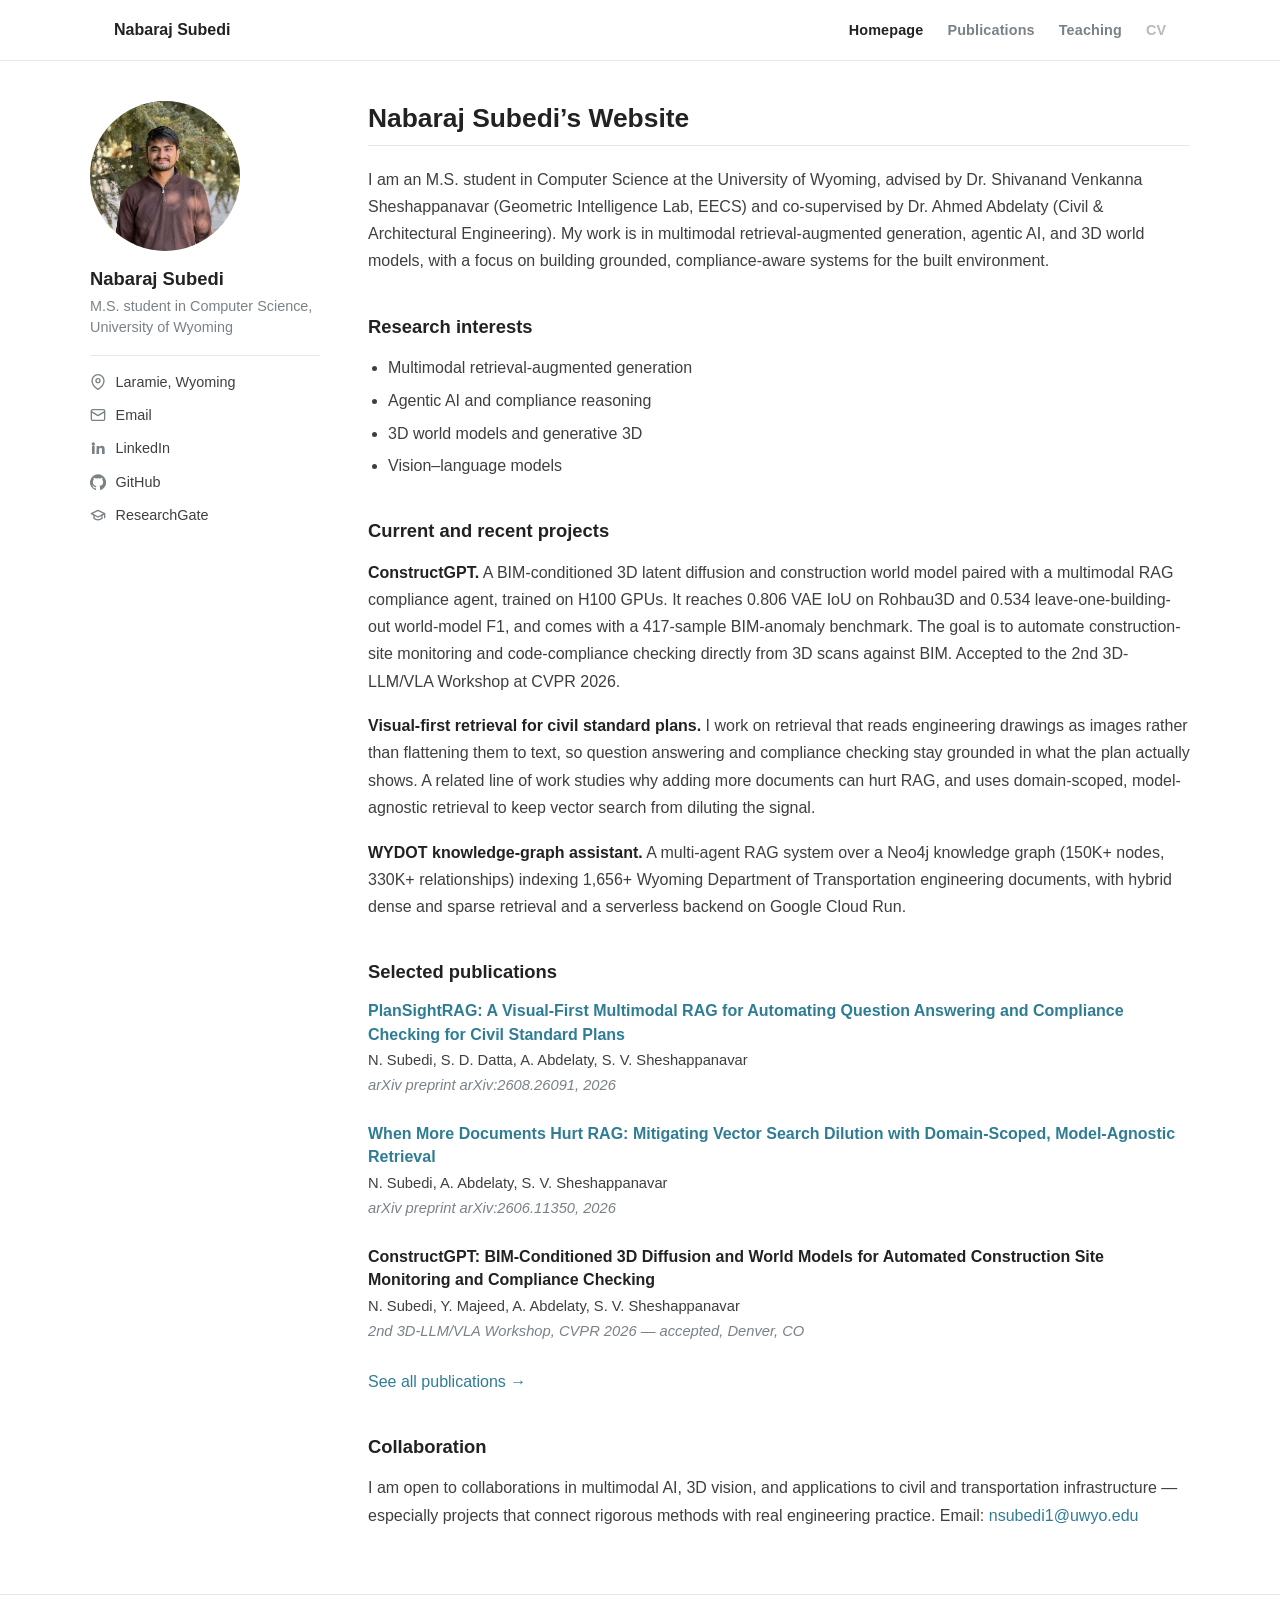
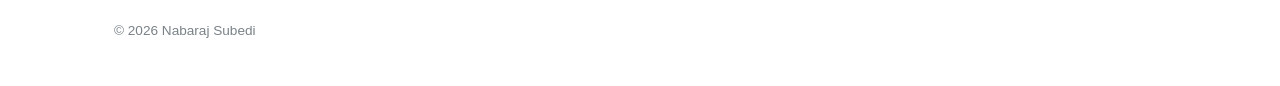
==== commit 2929f36f: "Make CV nav item an inert placeholder until the CV is ready The CV is not being published yet. The n" ====
--- a/index.html
+++ b/index.html
@@ -23,7 +23,9 @@
           <li><a href="index.html" class="current">Homepage</a></li>
           <li><a href="publications.html">Publications</a></li>
           <li><a href="teaching.html">Teaching</a></li>
-          <li><a href="assets/Nabaraj_Subedi_CV.pdf">CV</a></li>
+          <!-- CV placeholder. To publish, swap the line below back to:
+               <li><a href="assets/Nabaraj_Subedi_CV.pdf">CV</a></li> -->
+          <li><span class="nav-placeholder">CV</span></li>
         </ul>
       </nav>
     </div>
--- a/styles.css
+++ b/styles.css
@@ -92,6 +92,14 @@
 .site-nav a:hover{color:var(--text-strong);text-decoration:none;}
 .site-nav a.current{color:var(--text-strong);}
 
+.nav-placeholder{
+  color:var(--muted);
+  font-size:.9rem;
+  font-weight:600;
+  opacity:.55;
+  cursor:default;
+}
+
 /* ---------- Layout ---------- */
 
 .layout{
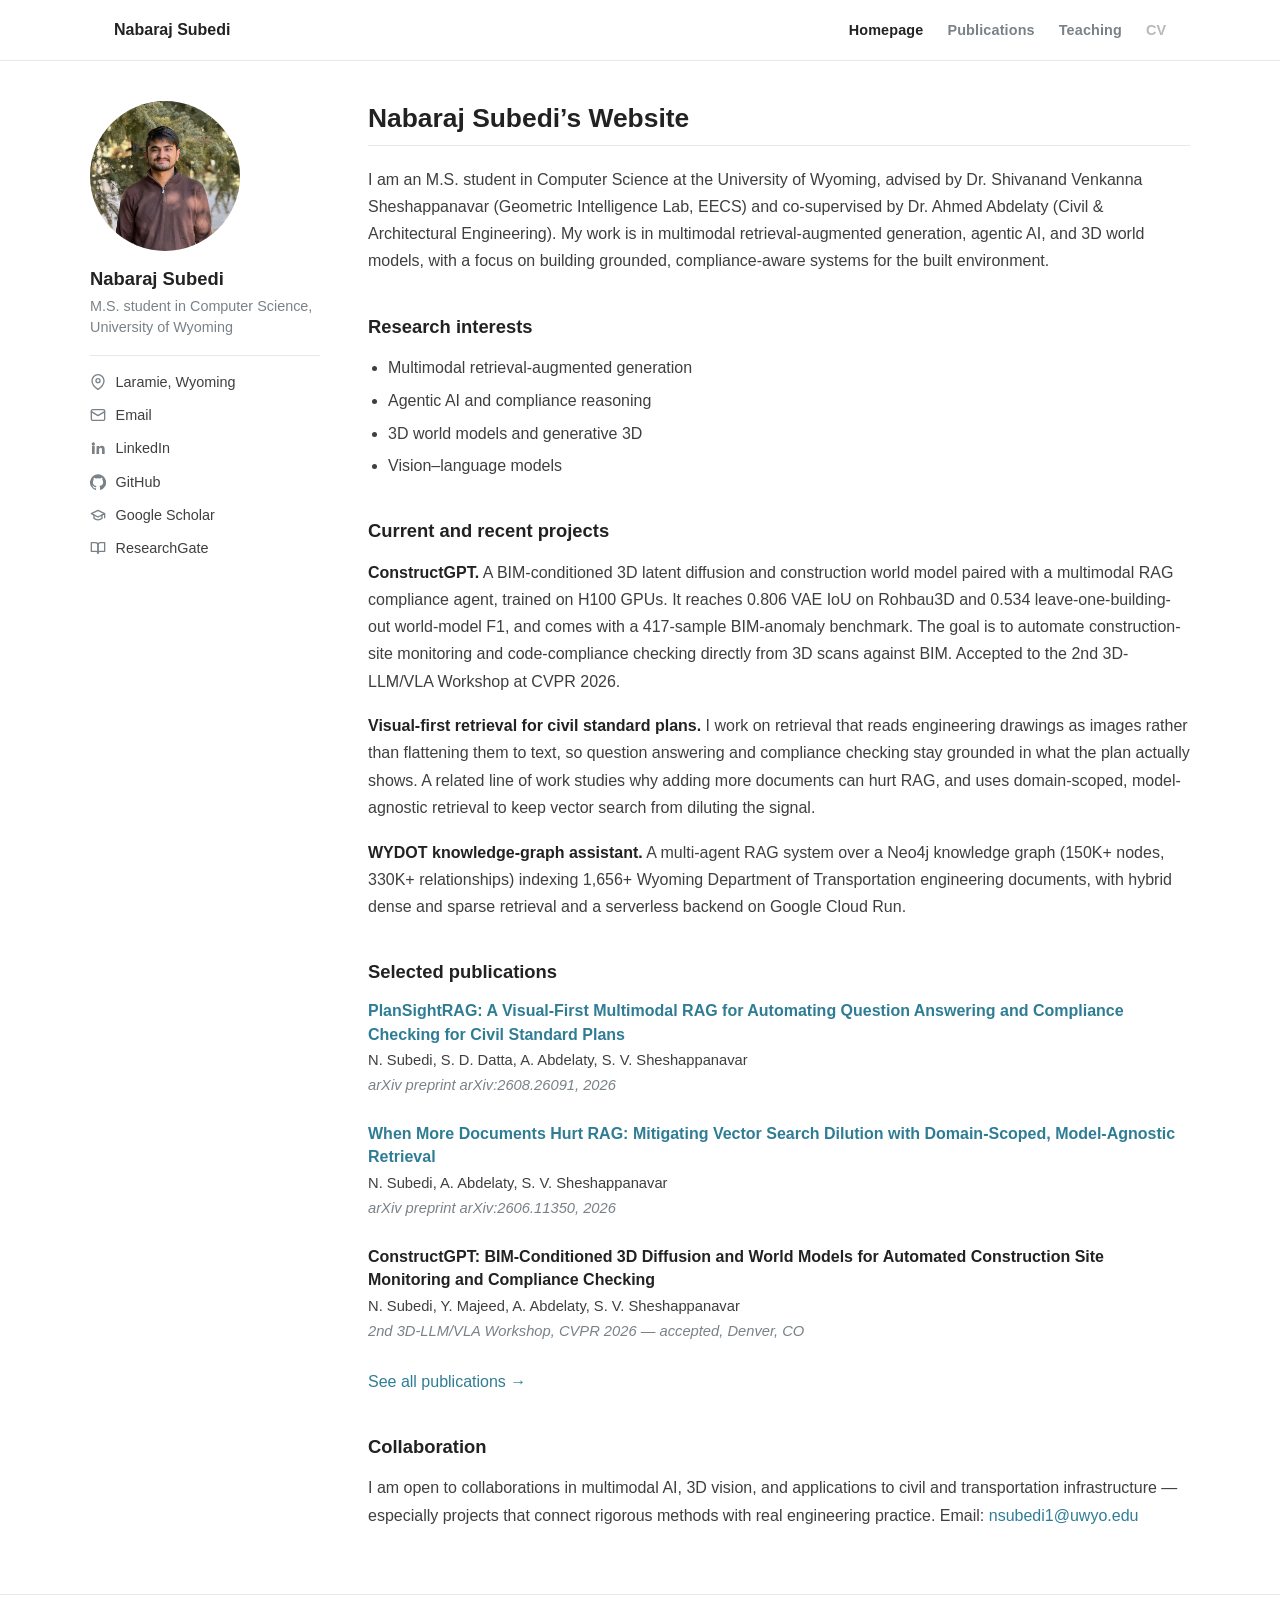
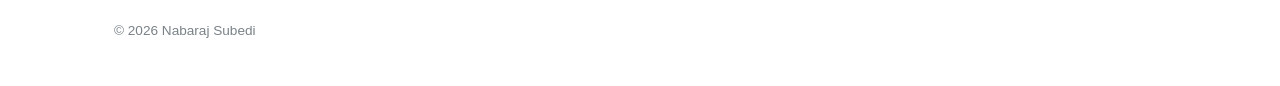
==== commit 999d2ede: "Add Google Scholar to the sidebar on all pages Scholar takes the graduation-cap glyph, which it had " ====
--- a/index.html
+++ b/index.html
@@ -64,8 +64,14 @@
             </a>
           </li>
           <li>
+            <a href="https://scholar.google.com/citations?user=rTcYyFEAAAAJ&amp;hl=en" target="_blank" rel="noreferrer">
+              <svg class="icon" width="16" height="16" viewBox="0 0 24 24" fill="none" stroke="currentColor" stroke-width="2" stroke-linecap="round" stroke-linejoin="round" aria-hidden="true"><path d="M22 10v6M2 10l10-5 10 5-10 5z"></path><path d="M6 12v5c3 3 9 3 12 0v-5"></path></svg>
+              Google Scholar
+            </a>
+          </li>
+          <li>
             <a href="https://www.researchgate.net/profile/Nabaraj-Subedi-3" target="_blank" rel="noreferrer">
-              <svg class="icon" width="16" height="16" viewBox="0 0 24 24" fill="none" stroke="currentColor" stroke-width="2" stroke-linecap="round" stroke-linejoin="round" aria-hidden="true"><path d="M22 10v6M2 10l10-5 10 5-10 5z"></path><path d="M6 12v5c3 3 9 3 12 0v-5"></path></svg>
+              <svg class="icon" width="16" height="16" viewBox="0 0 24 24" fill="none" stroke="currentColor" stroke-width="2" stroke-linecap="round" stroke-linejoin="round" aria-hidden="true"><path d="M2 4h6a4 4 0 0 1 4 4v12a3 3 0 0 0-3-3H2z"></path><path d="M22 4h-6a4 4 0 0 0-4 4v12a3 3 0 0 1 3-3h7z"></path></svg>
               ResearchGate
             </a>
           </li>
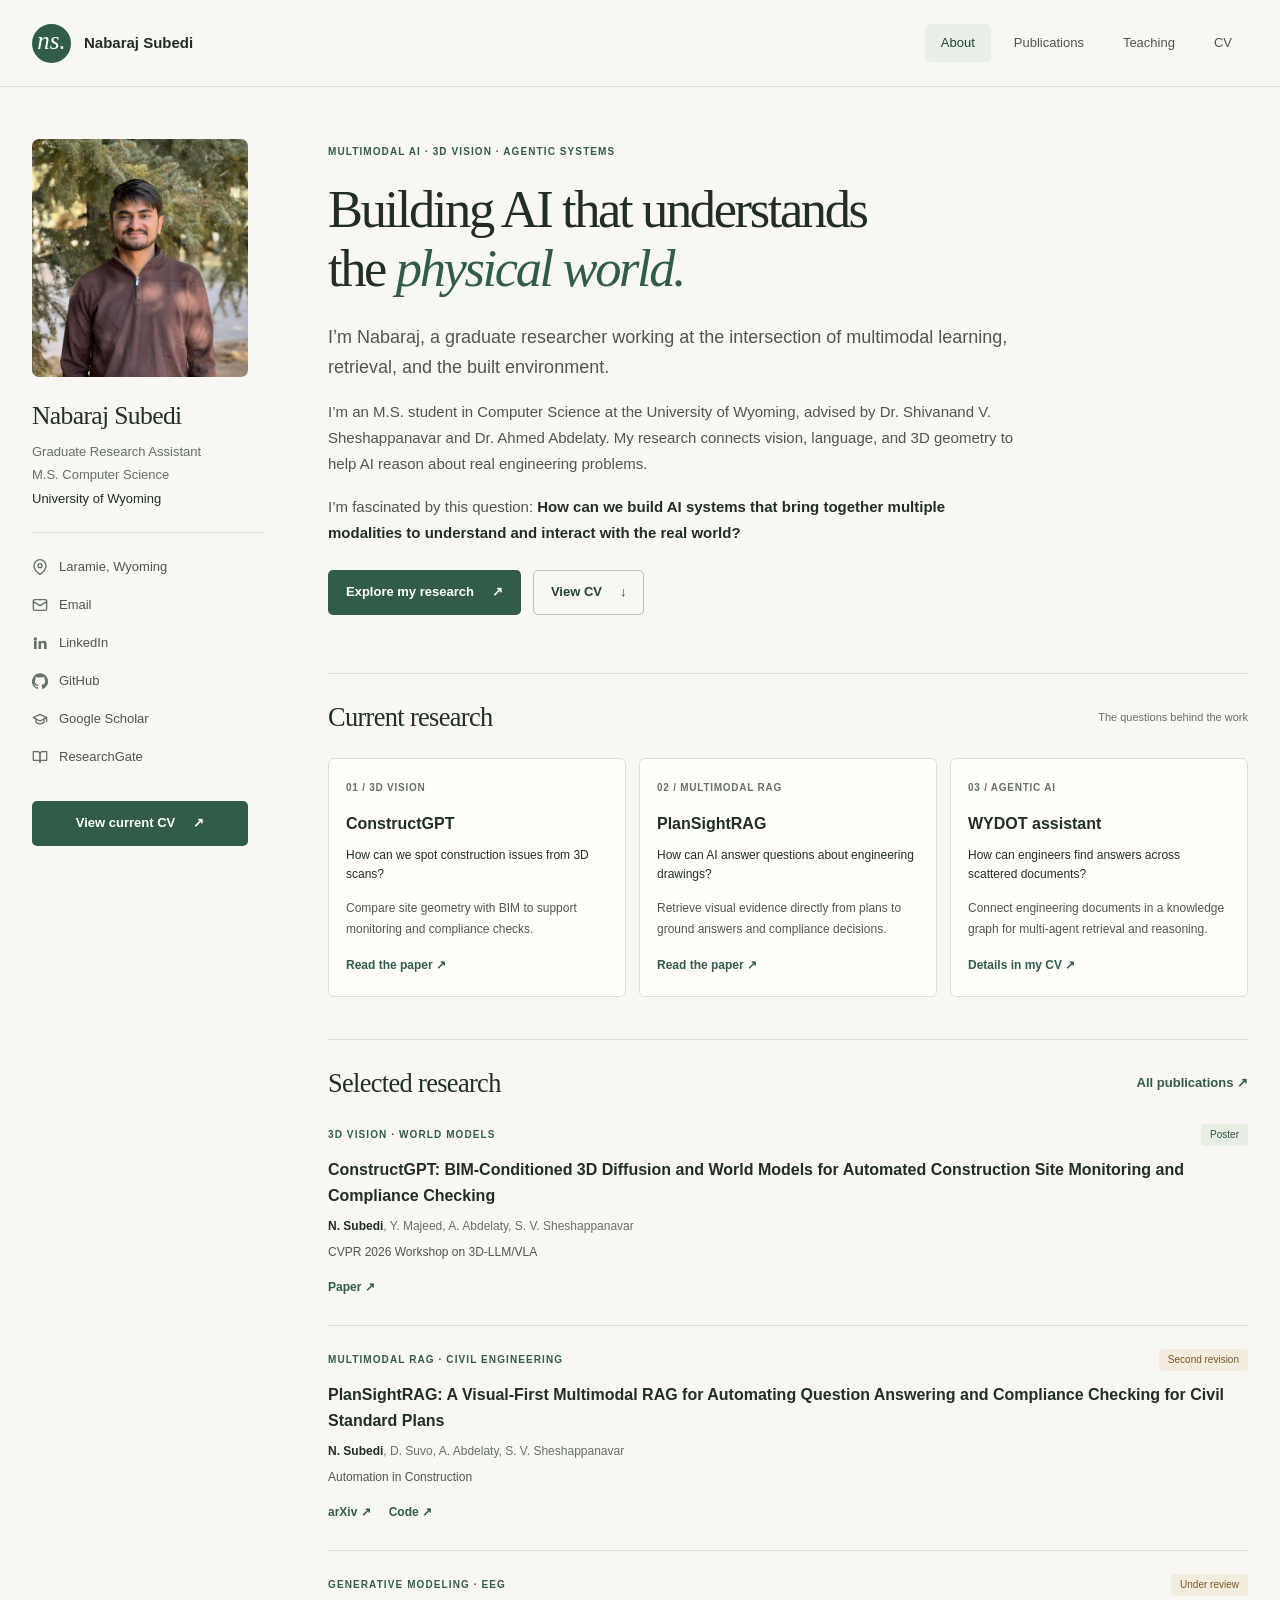
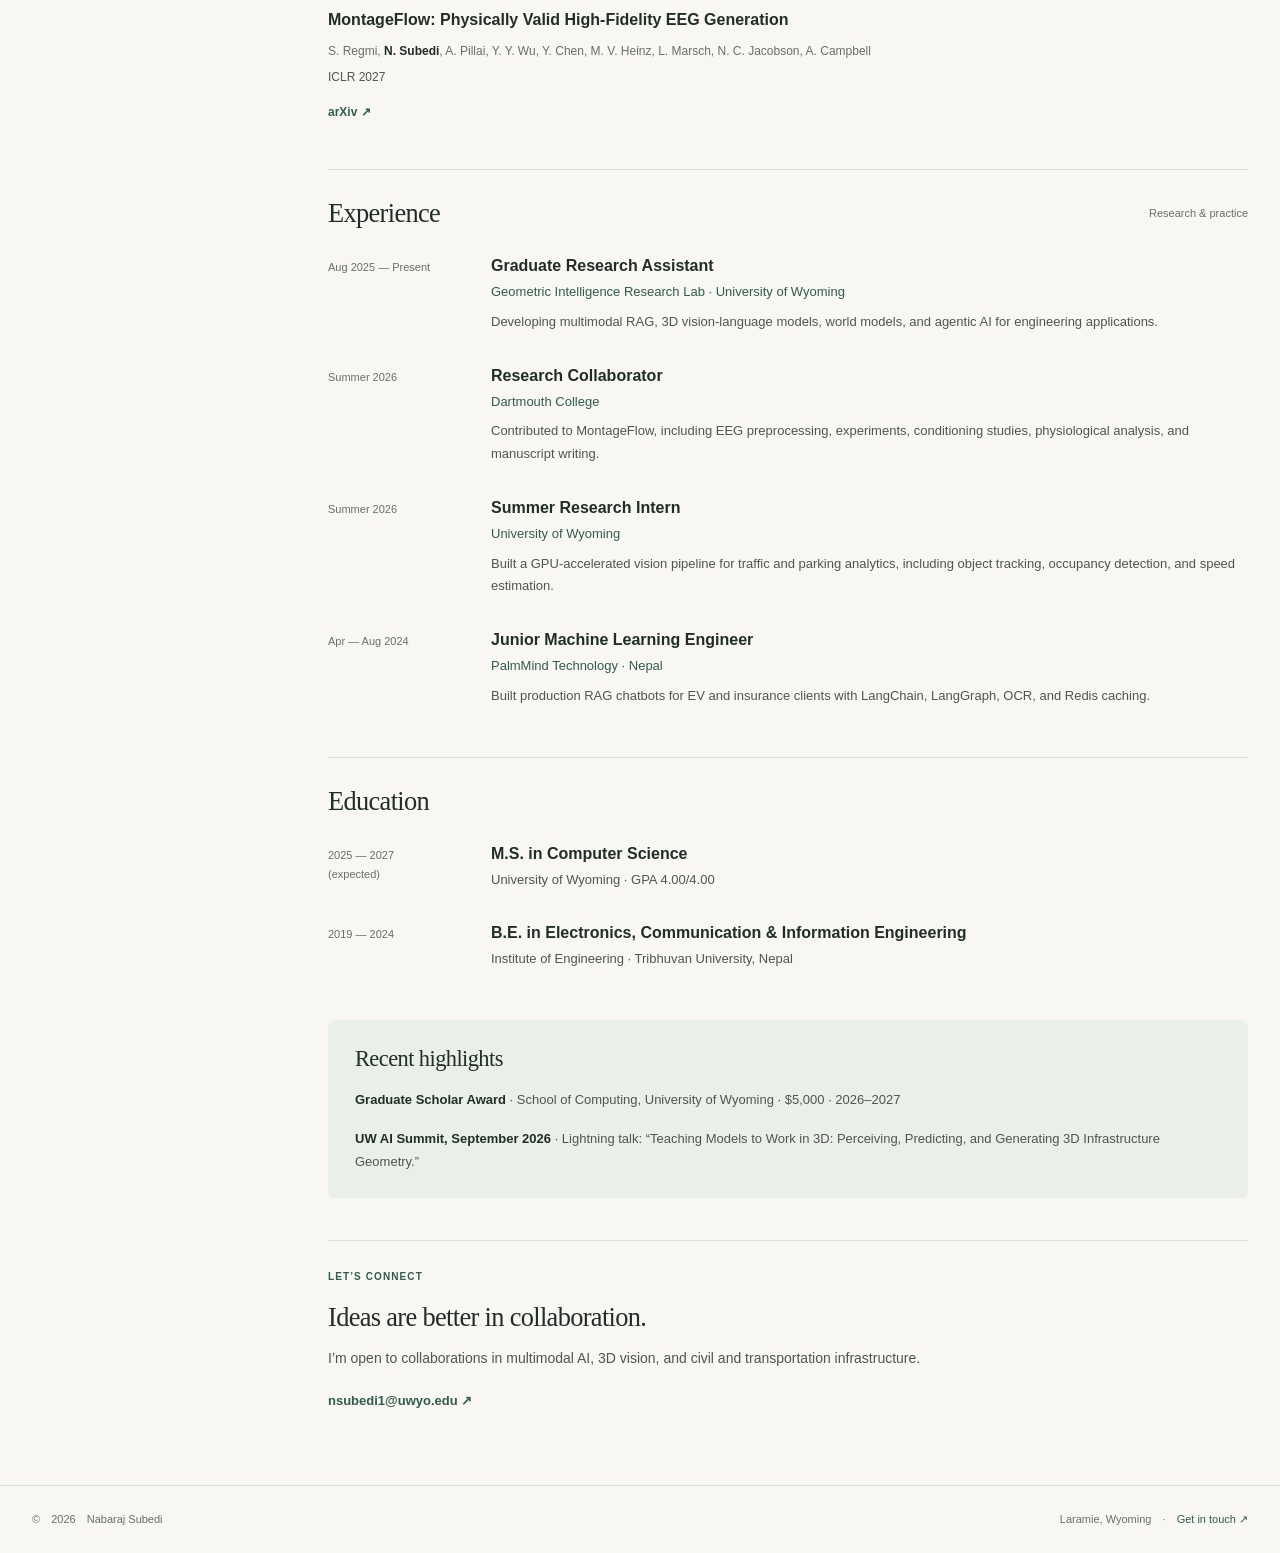
==== commit 5771faee: "Refresh academic website and publish current CV" ====
--- a/index.html
+++ b/index.html
@@ -1,42 +1,27 @@
 <!doctype html>
 <html lang="en">
 <head>
-  <meta charset="utf-8" />
-  <meta name="viewport" content="width=device-width, initial-scale=1" />
-  <title>Nabaraj Subedi</title>
-  <meta name="description" content="Nabaraj Subedi — M.S. student in Computer Science at the University of Wyoming, working on multimodal retrieval-augmented generation, agentic AI, and 3D world models for the built environment." />
-  <link rel="stylesheet" href="styles.css" />
-  <link rel="icon" type="image/png" href="assets/profile.png" />
+ <meta charset="utf-8" />
+ <meta name="viewport" content="width=device-width, initial-scale=1" />
+ <meta name="description" content="Nabaraj Subedi, graduate researcher at the University of Wyoming working on multimodal RAG, 3D vision, and agentic AI." />
+ <meta name="theme-color" content="#f8f7f3" />
+ <title>Research & About — Nabaraj Subedi</title>
+ <link rel="stylesheet" href="styles.css" />
+ <link rel="icon" type="image/png" href="assets/profile.png" />
+ <script src="script.js" defer></script>
 </head>
-
 <body>
-  <a class="skip-link" href="#main">Skip to content</a>
-
-  <header class="masthead">
-    <div class="container masthead-inner">
-      <a class="site-title" href="index.html">Nabaraj Subedi</a>
-
-      <button class="nav-toggle" aria-expanded="false" aria-controls="site-nav" aria-label="Toggle menu">&#9776;</button>
-
-      <nav class="site-nav" id="site-nav">
-        <ul>
-          <li><a href="index.html" class="current">Homepage</a></li>
-          <li><a href="publications.html">Publications</a></li>
-          <li><a href="teaching.html">Teaching</a></li>
-          <!-- CV placeholder. To publish, swap the line below back to:
-               <li><a href="assets/Nabaraj_Subedi_CV.pdf">CV</a></li> -->
-          <li><span class="nav-placeholder">CV</span></li>
-        </ul>
-      </nav>
-    </div>
-  </header>
-
-  <main id="main">
-    <div class="container layout">
+ <a class="skip-link" href="#main">Skip to content</a>
+ <header class="masthead"><div class="container masthead-inner">
+ <a class="site-title" href="index.html"><span class="monogram" aria-hidden="true">ns.</span><span>Nabaraj Subedi</span></a>
+ <button class="nav-toggle" aria-expanded="false" aria-controls="site-nav" aria-label="Open navigation">Menu <span aria-hidden="true">☰</span></button>
+ <nav class="site-nav" id="site-nav" aria-label="Main navigation"><ul><li><a href="index.html" class="current" aria-current="page">About</a></li><li><a href="publications.html">Publications</a></li><li><a href="teaching.html">Teaching</a></li><li><a href="cv.html">CV</a></li></ul></nav>
+ </div></header>
+ <div class="container layout">
       <aside class="author">
-        <img class="author-photo" src="assets/profile.png" alt="Nabaraj Subedi" />
-        <h1 class="author-name">Nabaraj Subedi</h1>
-        <p class="author-bio">M.S. student in Computer Science, University of Wyoming</p>
+        <img class="author-photo" src="assets/profile.png" alt="Nabaraj Subedi outdoors in Laramie" width="1177" height="1165" />
+        <h2 class="author-name">Nabaraj Subedi</h2>
+        <p class="author-bio">Graduate Research Assistant<br />M.S. Computer Science<br /><strong>University of Wyoming</strong></p>
 
         <ul class="author-links">
           <li>
@@ -52,7 +37,7 @@
             </a>
           </li>
           <li>
-            <a href="https://www.linkedin.com/in/nabaraj-subedi-263931165/" target="_blank" rel="noreferrer">
+            <a href="https://www.linkedin.com/in/nabaraj-subedi" target="_blank" rel="noreferrer">
               <svg class="icon" width="16" height="16" viewBox="0 0 24 24" fill="currentColor" aria-hidden="true"><path d="M4.98 3.5a2.5 2.5 0 1 1 0 5 2.5 2.5 0 0 1 0-5zM3 9h4v12H3zM10 9h3.8v1.7h.05a4.2 4.2 0 0 1 3.77-2.07C21.2 8.63 22 11 22 14.1V21h-4v-6.1c0-1.45-.03-3.32-2.02-3.32-2.02 0-2.33 1.58-2.33 3.21V21h-4z"></path></svg>
               LinkedIn
             </a>
@@ -76,88 +61,52 @@
             </a>
           </li>
         </ul>
+        <a class="button button-primary sidebar-cv" href="assets/Nabaraj_Subedi_CV.pdf" target="_blank" rel="noreferrer">View current CV <span aria-hidden="true">↗</span></a>
       </aside>
-
-      <div class="content">
-        <h1 class="page-title">Nabaraj Subedi&rsquo;s Website</h1>
-
-        <p>
-          I am an M.S. student in Computer Science at the University of Wyoming, advised by
-          Dr. Shivanand Venkanna Sheshappanavar (Geometric Intelligence Lab, EECS) and co-supervised by
-          Dr. Ahmed Abdelaty (Civil &amp; Architectural Engineering). My work is in multimodal
-          retrieval-augmented generation, agentic AI, and 3D world models, with a focus on building
-          grounded, compliance-aware systems for the built environment.
-        </p>
-
-        <h2>Research interests</h2>
-        <ul>
-          <li>Multimodal retrieval-augmented generation</li>
-          <li>Agentic AI and compliance reasoning</li>
-          <li>3D world models and generative 3D</li>
-          <li>Vision&ndash;language models</li>
-        </ul>
-
-        <h2>Current and recent projects</h2>
-
-        <p>
-          <strong>ConstructGPT.</strong> A BIM-conditioned 3D latent diffusion and construction world model
-          paired with a multimodal RAG compliance agent, trained on H100 GPUs. It reaches 0.806 VAE IoU on
-          Rohbau3D and 0.534 leave-one-building-out world-model F1, and comes with a 417-sample BIM-anomaly
-          benchmark. The goal is to automate construction-site monitoring and code-compliance checking directly
-          from 3D scans against BIM. Accepted to the 2nd 3D-LLM/VLA Workshop at CVPR 2026.
-        </p>
-
-        <p>
-          <strong>Visual-first retrieval for civil standard plans.</strong> I work on retrieval that reads
-          engineering drawings as images rather than flattening them to text, so question answering and
-          compliance checking stay grounded in what the plan actually shows. A related line of work studies
-          why adding more documents can hurt RAG, and uses domain-scoped, model-agnostic retrieval to keep
-          vector search from diluting the signal.
-        </p>
-
-        <p>
-          <strong>WYDOT knowledge-graph assistant.</strong> A multi-agent RAG system over a Neo4j knowledge
-          graph (150K+ nodes, 330K+ relationships) indexing 1,656+ Wyoming Department of Transportation
-          engineering documents, with hybrid dense and sparse retrieval and a serverless backend on Google
-          Cloud Run.
-        </p>
-
-        <h2>Selected publications</h2>
-        <ol class="pub-list">
-          <li>
-            <a class="pub-title" href="https://arxiv.org/abs/2608.26091" target="_blank" rel="noreferrer">PlanSightRAG: A Visual-First Multimodal RAG for Automating Question Answering and Compliance Checking for Civil Standard Plans</a>
-            <span class="pub-authors">N. Subedi, S. D. Datta, A. Abdelaty, S. V. Sheshappanavar</span>
-            <span class="pub-venue">arXiv preprint arXiv:2608.26091, 2026</span>
-          </li>
-          <li>
-            <a class="pub-title" href="https://arxiv.org/abs/2606.11350" target="_blank" rel="noreferrer">When More Documents Hurt RAG: Mitigating Vector Search Dilution with Domain-Scoped, Model-Agnostic Retrieval</a>
-            <span class="pub-authors">N. Subedi, A. Abdelaty, S. V. Sheshappanavar</span>
-            <span class="pub-venue">arXiv preprint arXiv:2606.11350, 2026</span>
-          </li>
-          <li>
-            <span class="pub-title">ConstructGPT: BIM-Conditioned 3D Diffusion and World Models for Automated Construction Site Monitoring and Compliance Checking</span>
-            <span class="pub-authors">N. Subedi, Y. Majeed, A. Abdelaty, S. V. Sheshappanavar</span>
-            <span class="pub-venue">2nd 3D-LLM/VLA Workshop, CVPR 2026 &mdash; accepted, Denver, CO</span>
-          </li>
-        </ol>
-        <p><a href="publications.html">See all publications &rarr;</a></p>
-
-        <h2>Collaboration</h2>
-        <p>
-          I am open to collaborations in multimodal AI, 3D vision, and applications to civil and
-          transportation infrastructure &mdash; especially projects that connect rigorous methods with
-          real engineering practice. Email: <a href="mailto:nsubedi1@uwyo.edu">nsubedi1@uwyo.edu</a>
-        </p>
-      </div>
-    </div>
-  </main>
-
-  <footer class="site-footer">
-    <div class="container">
-      <p>&copy; <span id="year">2026</span> Nabaraj Subedi</p>
-    </div>
-  </footer>
-
-  <script src="script.js"></script>
+ <main class="content" id="main" tabindex="-1">
+<section class="hero" aria-labelledby="intro-title">
+ <p class="eyebrow">Multimodal AI · 3D vision · Agentic systems</p>
+ <h1 id="intro-title">Building AI that understands<br class="desktop-break" /> the <em>physical world.</em></h1>
+ <p class="intro">I’m Nabaraj, a graduate researcher working at the intersection of multimodal learning, retrieval, and the built environment.</p>
+ <p>I’m an M.S. student in Computer Science at the University of Wyoming, advised by Dr. Shivanand V. Sheshappanavar and Dr. Ahmed Abdelaty. My research connects vision, language, and 3D geometry to help AI reason about real engineering problems.</p>
+ <p>I’m fascinated by this question: <strong>How can we build AI systems that bring together multiple modalities to understand and interact with the real world?</strong></p>
+ <div class="actions"><a class="button button-primary" href="publications.html">Explore my research <span aria-hidden="true">↗</span></a><a class="button button-secondary" href="cv.html">View CV <span aria-hidden="true">↓</span></a></div>
+</section>
+<section class="research-section" aria-labelledby="research-title">
+ <div class="section-heading"><h2 id="research-title">Current research</h2><span class="section-note">The questions behind the work</span></div>
+ <div class="research-grid">
+ <article class="research-card"><span class="card-number">01 / 3D VISION</span><h3>ConstructGPT</h3><p class="question">How can we spot construction issues from 3D scans?</p><p>Compare site geometry with BIM to support monitoring and compliance checks.</p><a href="https://openreview.net/forum?id=t3Q5oP7iCL" target="_blank" rel="noreferrer">Read the paper ↗</a></article>
+ <article class="research-card"><span class="card-number">02 / MULTIMODAL RAG</span><h3>PlanSightRAG</h3><p class="question">How can AI answer questions about engineering drawings?</p><p>Retrieve visual evidence directly from plans to ground answers and compliance decisions.</p><a href="https://arxiv.org/abs/2608.26091" target="_blank" rel="noreferrer">Read the paper ↗</a></article>
+ <article class="research-card"><span class="card-number">03 / AGENTIC AI</span><h3>WYDOT assistant</h3><p class="question">How can engineers find answers across scattered documents?</p><p>Connect engineering documents in a knowledge graph for multi-agent retrieval and reasoning.</p><a href="assets/Nabaraj_Subedi_CV.pdf" target="_blank" rel="noreferrer">Details in my CV ↗</a></article>
+ </div>
+</section>
+<section aria-labelledby="selected-title">
+ <div class="section-heading"><h2 id="selected-title">Selected research</h2><a class="text-link" href="publications.html">All publications <span aria-hidden="true">↗</span></a></div>
+ <ol class="pub-list"><li class="publication" id="constructgpt">
+ <div class="publication-top"><span class="eyebrow">3D vision · World models</span><span class="status published">Poster</span></div>
+ <h3><a href="https://openreview.net/forum?id=t3Q5oP7iCL" target="_blank" rel="noreferrer">ConstructGPT: BIM-Conditioned 3D Diffusion and World Models for Automated Construction Site Monitoring and Compliance Checking</a></h3><p class="pub-authors"><strong>N. Subedi</strong>, Y. Majeed, A. Abdelaty, S. V. Sheshappanavar</p><p class="pub-venue">CVPR 2026 Workshop on 3D-LLM/VLA</p><div class="pub-links"><a href="https://openreview.net/forum?id=t3Q5oP7iCL" target="_blank" rel="noreferrer">Paper ↗</a></div></li><li class="publication" id="plansightrag">
+ <div class="publication-top"><span class="eyebrow">Multimodal RAG · Civil engineering</span><span class="status review">Second revision</span></div>
+ <h3><a href="https://arxiv.org/abs/2608.26091" target="_blank" rel="noreferrer">PlanSightRAG: A Visual-First Multimodal RAG for Automating Question Answering and Compliance Checking for Civil Standard Plans</a></h3><p class="pub-authors"><strong>N. Subedi</strong>, D. Suvo, A. Abdelaty, S. V. Sheshappanavar</p><p class="pub-venue">Automation in Construction</p><div class="pub-links"><a href="https://arxiv.org/abs/2608.26091" target="_blank" rel="noreferrer">arXiv ↗</a><a href="https://github.com/Nabarajsub/plansightrag" target="_blank" rel="noreferrer">Code ↗</a></div></li><li class="publication" id="montageflow">
+ <div class="publication-top"><span class="eyebrow">Generative modeling · EEG</span><span class="status review">Under review</span></div>
+ <h3><a href="https://arxiv.org/abs/2610.14507" target="_blank" rel="noreferrer">MontageFlow: Physically Valid High-Fidelity EEG Generation</a></h3><p class="pub-authors">S. Regmi, <strong>N. Subedi</strong>, A. Pillai, Y. Y. Wu, Y. Chen, M. V. Heinz, L. Marsch, N. C. Jacobson, A. Campbell</p><p class="pub-venue">ICLR 2027</p><div class="pub-links"><a href="https://arxiv.org/abs/2610.14507" target="_blank" rel="noreferrer">arXiv ↗</a></div></li></ol>
+</section>
+<section aria-labelledby="experience-title">
+ <div class="section-heading"><h2 id="experience-title">Experience</h2><span class="section-note">Research &amp; practice</span></div>
+ <div class="timeline">
+ <article class="timeline-item"><p class="date">Aug 2025 — Present</p><div><h3>Graduate Research Assistant</h3><p class="organization">Geometric Intelligence Research Lab · University of Wyoming</p><p>Developing multimodal RAG, 3D vision-language models, world models, and agentic AI for engineering applications.</p></div></article>
+ <article class="timeline-item"><p class="date">Summer 2026</p><div><h3>Research Collaborator</h3><p class="organization">Dartmouth College</p><p>Contributed to MontageFlow, including EEG preprocessing, experiments, conditioning studies, physiological analysis, and manuscript writing.</p></div></article>
+ <article class="timeline-item"><p class="date">Summer 2026</p><div><h3>Summer Research Intern</h3><p class="organization">University of Wyoming</p><p>Built a GPU-accelerated vision pipeline for traffic and parking analytics, including object tracking, occupancy detection, and speed estimation.</p></div></article>
+ <article class="timeline-item"><p class="date">Apr — Aug 2024</p><div><h3>Junior Machine Learning Engineer</h3><p class="organization">PalmMind Technology · Nepal</p><p>Built production RAG chatbots for EV and insurance clients with LangChain, LangGraph, OCR, and Redis caching.</p></div></article>
+ </div>
+</section>
+<section aria-labelledby="education-title">
+ <div class="section-heading"><h2 id="education-title">Education</h2></div>
+ <div class="timeline"><article class="timeline-item"><p class="date">2025 — 2027<br />(expected)</p><div><h3>M.S. in Computer Science</h3><p>University of Wyoming · GPA 4.00/4.00</p></div></article><article class="timeline-item"><p class="date">2019 — 2024</p><div><h3>B.E. in Electronics, Communication &amp; Information Engineering</h3><p>Institute of Engineering · Tribhuvan University, Nepal</p></div></article></div>
+</section>
+<section class="recognition" aria-labelledby="recognition-title"><h2 id="recognition-title">Recent highlights</h2><p><strong>Graduate Scholar Award</strong> · School of Computing, University of Wyoming · $5,000 · 2026–2027</p><p><strong>UW AI Summit, September 2026</strong> · Lightning talk: “Teaching Models to Work in 3D: Perceiving, Predicting, and Generating 3D Infrastructure Geometry.”</p></section>
+<section class="contact-block"><p class="eyebrow">Let’s connect</p><h2>Ideas are better in collaboration.</h2><p>I’m open to collaborations in multimodal AI, 3D vision, and civil and transportation infrastructure.</p><a class="text-link" href="mailto:nsubedi1@uwyo.edu">nsubedi1@uwyo.edu <span aria-hidden="true">↗</span></a></section>
+</main>
+ </div>
+ <footer class="site-footer"><div class="container footer-inner"><p>© <span id="year">2026</span> Nabaraj Subedi</p><p>Laramie, Wyoming <span aria-hidden="true">·</span> <a href="mailto:nsubedi1@uwyo.edu">Get in touch ↗</a></p></div></footer>
 </body>
 </html>
--- a/styles.css
+++ b/styles.css
@@ -1,315 +1,217 @@
-/* ==========================================================================
-   Nabaraj Subedi — minimal academic site
-   Light, text-first, two-column (author sidebar + content).
-   ========================================================================== */
-
-:root{
-  --text:#3f3f3f;
-  --text-strong:#222;
-  --muted:#7a8288;
-  --link:#2f7d95;
-  --link-hover:#1c5567;
-  --rule:#e6e8ea;
-  --bg:#fff;
-  --max:1100px;
-  --sidebar:230px;
-}
-
-*,*::before,*::after{box-sizing:border-box;}
-
-html{-webkit-text-size-adjust:100%;}
-
-body{
-  margin:0;
-  background:var(--bg);
-  color:var(--text);
-  font-family:-apple-system,BlinkMacSystemFont,"Segoe UI",Roboto,"Helvetica Neue",Arial,sans-serif;
-  font-size:16px;
-  line-height:1.7;
-  -webkit-font-smoothing:antialiased;
-}
-
-a{color:var(--link);text-decoration:none;}
-a:hover,a:focus{color:var(--link-hover);text-decoration:underline;}
-
-img{max-width:100%;height:auto;}
-
-.skip-link{
-  position:absolute;left:-9999px;top:0;
-  background:#fff;padding:.5rem 1rem;z-index:100;
-}
-.skip-link:focus{left:0;}
-
-.container{
-  max-width:var(--max);
-  margin:0 auto;
-  padding:0 1.5rem;
-}
-
-/* ---------- Masthead ---------- */
-
-.masthead{
-  border-bottom:1px solid var(--rule);
-  background:#fff;
-  position:sticky;top:0;z-index:50;
-}
-
-.masthead-inner{
-  display:flex;
-  align-items:center;
-  justify-content:space-between;
-  gap:1rem;
-  min-height:60px;
-}
-
-.site-title{
-  font-size:1rem;
-  font-weight:700;
-  color:var(--text-strong);
-}
-.site-title:hover{text-decoration:none;color:var(--link);}
-
-.nav-toggle{
-  display:none;
-  background:none;border:0;padding:.4rem;
-  cursor:pointer;color:var(--text);
-  font-size:1.25rem;line-height:1;
-}
-
-.site-nav ul{
-  list-style:none;
-  display:flex;
-  gap:1.5rem;
-  margin:0;padding:0;
-}
-
-.site-nav a{
-  color:var(--muted);
-  font-size:.9rem;
-  font-weight:600;
-  letter-spacing:.01em;
-}
-.site-nav a:hover{color:var(--text-strong);text-decoration:none;}
-.site-nav a.current{color:var(--text-strong);}
-
-.nav-placeholder{
-  color:var(--muted);
-  font-size:.9rem;
-  font-weight:600;
-  opacity:.55;
-  cursor:default;
-}
-
-/* ---------- Layout ---------- */
-
-.layout{
-  display:grid;
-  grid-template-columns:var(--sidebar) 1fr;
-  gap:3rem;
-  padding:2.5rem 0 3rem;
-  align-items:start;
-}
-
-/* ---------- Author sidebar ---------- */
-
-.author{
-  position:sticky;
-  top:84px;
-  font-size:.9rem;
-}
-
-.author-photo{
-  width:150px;height:150px;
-  border-radius:50%;
-  object-fit:cover;
-  display:block;
-  margin-bottom:1rem;
-}
-
-.author-name{
-  font-size:1.15rem;
-  font-weight:700;
-  color:var(--text-strong);
-  margin:0 0 .25rem;
-  line-height:1.35;
-}
-
-.author-bio{
-  color:var(--muted);
-  margin:0 0 1rem;
-  line-height:1.5;
-}
-
-.author-links{
-  list-style:none;
-  margin:0;padding:0;
-  border-top:1px solid var(--rule);
-  padding-top:.85rem;
-}
-
-.author-links li{margin:0 0 .55rem;}
-
-.author-links a,
-.author-links span{
-  display:flex;
-  align-items:center;
-  gap:.6rem;
-  color:var(--text);
-}
-.author-links a:hover{color:var(--link);text-decoration:none;}
-.author-links .icon{
-  flex:0 0 16px;
-  color:var(--muted);
-}
-
-/* ---------- Content ---------- */
-
-.content{min-width:0;}
-
-.page-title{
-  font-size:1.65rem;
-  font-weight:700;
-  color:var(--text-strong);
-  margin:0 0 1.25rem;
-  padding-bottom:.6rem;
-  border-bottom:1px solid var(--rule);
-  line-height:1.3;
-}
-
-.content h2{
-  font-size:1.15rem;
-  font-weight:700;
-  color:var(--text-strong);
-  margin:2.25rem 0 .75rem;
-}
-
-.content h3{
-  font-size:1rem;
-  font-weight:700;
-  color:var(--text-strong);
-  margin:1.5rem 0 .35rem;
-}
-
-.content p{margin:0 0 1.1rem;}
-
-.content ul{
-  margin:0 0 1.1rem;
-  padding-left:1.25rem;
-}
-.content li{margin-bottom:.35rem;}
-
-.content strong{color:var(--text-strong);font-weight:600;}
-
-.meta{
-  color:var(--muted);
-  font-size:.9rem;
-  margin:0 0 .5rem;
-}
-
-/* ---------- Publications ---------- */
-
-.pub-list{
-  list-style:none;
-  margin:0;padding:0;
-}
-
-.pub-list li{
-  margin:0 0 1.5rem;
-  padding-left:0;
-}
-
-.pub-title{
-  display:block;
-  font-weight:600;
-  color:var(--text-strong);
-  line-height:1.45;
-  margin-bottom:.15rem;
-}
-a.pub-title{color:var(--link);}
-a.pub-title:hover{color:var(--link-hover);}
-
-.pub-authors{
-  display:block;
-  color:var(--text);
-  font-size:.92rem;
-}
-
-.pub-venue{
-  display:block;
-  color:var(--muted);
-  font-size:.92rem;
-  font-style:italic;
-}
-
-.pub-links{
-  font-size:.85rem;
-  margin-top:.2rem;
-}
-.pub-links a{margin-right:.9rem;}
-
-/* ---------- Teaching ---------- */
-
-.course-list{
-  list-style:none;
-  margin:0 0 1.5rem;
-  padding:0;
-}
-.course-list li{
-  margin-bottom:.9rem;
-  padding-bottom:.9rem;
-  border-bottom:1px solid var(--rule);
-}
-.course-list li:last-child{border-bottom:0;}
-.course-name{font-weight:600;color:var(--text-strong);}
-
-/* ---------- Footer ---------- */
-
-.site-footer{
-  border-top:1px solid var(--rule);
-  padding:1.5rem 0 2.5rem;
-  color:var(--muted);
-  font-size:.85rem;
-}
-.site-footer p{margin:0 0 .25rem;}
-
-/* ---------- Responsive ---------- */
-
-@media (max-width:800px){
-  .layout{
-    grid-template-columns:1fr;
-    gap:2rem;
-    padding-top:2rem;
-  }
-  .author{
-    position:static;
-    text-align:left;
-    padding-bottom:1.5rem;
-    border-bottom:1px solid var(--rule);
-  }
-  .author-photo{width:120px;height:120px;}
-  .author-links{
-    display:flex;
-    flex-wrap:wrap;
-    gap:.35rem 1.5rem;
-  }
-  .author-links li{margin-bottom:0;}
-
-  .nav-toggle{display:block;}
-  .masthead-inner{flex-wrap:wrap;}
-  .site-nav{
-    display:none;
-    flex-basis:100%;
-    padding-bottom:.75rem;
-  }
-  .site-nav.open{display:block;}
-  .site-nav ul{
-    flex-direction:column;
-    gap:.6rem;
-  }
-}
-
-@media print{
-  .masthead,.site-footer,.nav-toggle{display:none;}
-  .layout{display:block;}
-  a{color:inherit;text-decoration:none;}
-}
+/* Warm, readable academic portfolio. No external font or UI dependencies. */
+:root {
+  --bg: #f8f7f3;
+  --surface: #fffefa;
+  --text: #4e5650;
+  --strong: #202e27;
+  --muted: #657168;
+  --accent: #315d48;
+  --accent-dark: #214431;
+  --tint: #eaf0e8;
+  --rule: #dddfd5;
+  --serif: Georgia, 'Times New Roman', serif;
+  --max: 1240px;
+}
+*, *::before, *::after { box-sizing: border-box; }
+html { -webkit-text-size-adjust: 100%; scroll-padding-top: 110px; }
+body { margin: 0; color: var(--text); background: var(--bg); font-family: -apple-system, BlinkMacSystemFont, 'Segoe UI', sans-serif; font-size: 15px; line-height: 1.75; -webkit-font-smoothing: antialiased; }
+a { color: var(--accent); text-decoration: none; text-underline-offset: 4px; }
+a:hover { color: var(--accent-dark); text-decoration: underline; }
+:focus-visible { outline: 3px solid var(--accent); outline-offset: 5px; border-radius: 2px; }
+img { display: block; max-width: 100%; height: auto; }
+button { font: inherit; }
+strong { color: var(--strong); font-weight: 600; }
+p { margin: 0 0 1rem; }
+h1, h2, h3 { color: var(--strong); }
+h1 { font-family: var(--serif); font-size: clamp(2.5rem, 4.1vw, 3.5rem); line-height: 1.12; letter-spacing: -.045em; font-weight: 400; margin: 16px 0 24px; }
+h1 em { color: var(--accent); font-weight: 400; }
+h2 { font-family: var(--serif); font-weight: 400; font-size: 1.65rem; line-height: 1.25; letter-spacing: -.025em; margin: 0; }
+h3 { font-size: 1rem; line-height: 1.5; margin: 0 0 8px; font-weight: 600; }
+.container { width: min(100% - 64px, var(--max)); margin-inline: auto; }
+.skip-link { position: fixed; left: 16px; top: -100px; padding: 10px 18px; background: var(--surface); z-index: 100; }
+.skip-link:focus { top: 12px; }
+.masthead { position: sticky; top: 0; z-index: 20; background: var(--bg); border-bottom: 1px solid var(--rule); }
+.masthead-inner { display: flex; align-items: center; justify-content: space-between; gap: 24px; min-height: 86px; }
+.site-title { display: inline-flex; align-items: center; gap: 13px; font-size: 15px; font-weight: 600; color: var(--strong); }
+.site-title:hover { text-decoration: none; }
+.monogram { display: grid; place-items: center; background: var(--accent); color: #fff; font: italic 25px var(--serif); width: 39px; height: 39px; border-radius: 50%; padding-bottom: 4px; }
+.site-nav ul { display: flex; list-style: none; gap: 7px; padding: 0; margin: 0; }
+.site-nav a { display: block; padding: 8px 16px; font-size: 13px; font-weight: 500; color: var(--text); border-radius: 5px; }
+.site-nav a:hover, .site-nav a.current { background: var(--tint); color: var(--accent-dark); text-decoration: none; }
+.nav-toggle { display: none; align-items: center; gap: 10px; border: 1px solid var(--rule); padding: 7px 12px; border-radius: 5px; background: var(--surface); color: var(--strong); cursor: pointer; }
+.layout { display: grid; grid-template-columns: 232px minmax(0, 1fr); gap: 64px; align-items: start; padding-top: 52px; padding-bottom: 72px; }
+.author { position: sticky; top: 119px; font-size: 13px; }
+.author-photo { width: 216px; height: 238px; object-fit: cover; border-radius: 7px; margin-bottom: 23px; }
+.author-name { font-family: var(--serif); font-size: 1.6rem; margin: 0 0 8px; }
+.author-bio { color: var(--muted); line-height: 1.8; margin-bottom: 22px; }
+.author-bio strong { font-weight: 500; }
+.author-links { list-style: none; padding: 17px 0 8px; margin: 0; border-top: 1px solid var(--rule); }
+.author-links li { margin: 0 0 4px; }
+.author-links a, .author-links span { display: flex; align-items: center; gap: 11px; min-height: 34px; color: var(--text); }
+.author-links a:hover { color: var(--accent); }
+.author-links .icon { flex: 0 0 16px; color: var(--muted); }
+.button { display: inline-flex; align-items: center; justify-content: center; gap: 18px; border: 1px solid transparent; border-radius: 5px; padding: 10px 17px; min-height: 45px; font-size: 13px; font-weight: 600; line-height: 1.6; transition: background .15s, border-color .15s; }
+.button-primary { background: var(--accent); color: #fff; }
+.button-primary:hover { background: var(--accent-dark); color: #fff; text-decoration: none; }
+.button-secondary { background: transparent; border-color: #b9c2b7; color: var(--accent-dark); }
+.button-secondary:hover { background: var(--tint); text-decoration: none; }
+.sidebar-cv { margin-top: 15px; width: 216px; }
+.content { min-width: 0; }
+.content:focus { outline: none; }
+.eyebrow { font-size: 10px; font-weight: 600; line-height: 1.6; letter-spacing: .11em; text-transform: uppercase; color: var(--accent); }
+.hero { padding: 5px 0 39px; }
+.hero > p:not(.eyebrow) { max-width: 690px; }
+.hero .eyebrow { margin-bottom: 20px; }
+.intro { font-size: 18px; line-height: 1.7; color: var(--text); max-width: 690px; }
+.actions { display: flex; flex-wrap: wrap; align-items: center; gap: 12px; margin-top: 24px; }
+.section-heading { display: flex; align-items: center; justify-content: space-between; gap: 16px; border-top: 1px solid var(--rule); padding-top: 27px; margin-bottom: 24px; }
+.content > section:not(.hero) { margin-top: 19px; margin-bottom: 42px; }
+.section-note { font-size: 11px; color: var(--muted); text-align: right; }
+.text-link { font-size: 13px; font-weight: 600; }
+.research-grid { display: grid; grid-template-columns: repeat(3, minmax(0, 1fr)); gap: 13px; }
+.research-card { padding: 20px 17px; border: 1px solid var(--rule); border-radius: 6px; background: var(--surface); display: flex; flex-direction: column; }
+.card-number { font-size: 10px; color: var(--muted); letter-spacing: .075em; font-weight: 600; }
+.research-card h3 { margin: 15px 0 10px; font-size: 16px; }
+.research-card p { font-size: 12px; line-height: 1.8; margin-bottom: 14px; }
+.research-card .question { color: var(--strong); font-weight: 500; line-height: 1.6; }
+.research-card a { font-size: 12px; font-weight: 600; margin-top: auto; }
+.pub-list { list-style: none; padding: 0; margin: 0; }
+.publication { padding: 23px 0; border-bottom: 1px solid var(--rule); scroll-margin-top: 15px; }
+.publication:first-child { padding-top: 0; }
+.publication:last-child { border-bottom: none; padding-bottom: 0; }
+.publication-top { display: flex; flex-wrap: wrap; align-items: center; justify-content: space-between; gap: 8px; margin-bottom: 11px; }
+.publication h3 { font-size: 16px; line-height: 1.6; margin: 0 0 8px; }
+.publication h3 a { color: var(--strong); }
+.publication h3 a:hover { color: var(--accent); }
+.pub-authors { font-size: 12px; margin-bottom: 5px; color: var(--muted); }
+.pub-venue { font-size: 12px; margin-bottom: 9px; color: var(--text); }
+.status { display: inline-block; font-size: 10px; padding: 3px 9px; border-radius: 4px; line-height: 1.6; font-weight: 500; white-space: nowrap; }
+.published { color: #31513d; background: #e7eee2; }
+.review { color: #755823; background: #f2eddf; }
+.pub-links { display: flex; flex-wrap: wrap; gap: 18px; font-size: 12px; font-weight: 600; }
+.pub-links a { min-height: 30px; display: inline-flex; align-items: center; }
+.unavailable { color: var(--muted); font-weight: 400; }
+.timeline-item { display: grid; grid-template-columns: 139px minmax(0, 1fr); gap: 24px; padding: 0 0 23px; }
+.timeline-item:last-child { padding-bottom: 0; }
+.timeline-item h3 { margin: 0 0 3px; }
+.timeline-item p { font-size: 13px; margin-bottom: 7px; }
+.timeline-item .date { font-size: 11px; color: var(--muted); padding-top: 4px; }
+.organization { color: var(--accent); font-size: 13px; }
+.project-grid { display: grid; grid-template-columns: repeat(2, minmax(0, 1fr)); gap: 16px; }
+.project-card, .download-card { padding: 24px; background: var(--surface); border: 1px solid var(--rule); border-radius: 6px; }
+.project-card p, .download-card p { font-size: 13px; }
+.project-card .eyebrow { font-size: 10px; }
+.recognition { background: var(--tint); padding: 25px 27px; border-radius: 6px; }
+.recognition h2 { font-size: 1.4rem; margin-bottom: 16px; }
+.recognition p { font-size: 13px; }
+.recognition p:last-child { margin-bottom: 0; }
+.contact-block { border-top: 1px solid var(--rule); padding: 28px 0 0; }
+.contact-block h2 { margin-bottom: 12px; }
+.contact-block p { max-width: 630px; font-size: 14px; }
+.contact-block .eyebrow { font-size: 10px; }
+.content > .contact-block:last-child { margin-bottom: 0; }
+.page-heading { padding: 5px 0 30px; }
+.page-heading h1 { margin-bottom: 18px; }
+.page-heading .actions { gap: 24px; }
+.full-publications .publication { padding-block: 29px; }
+.full-publications .publication:first-child { padding-top: 0; }
+.publication-note { font-size: 12px; color: var(--muted); border-top: 1px solid var(--rule); padding-top: 20px; margin-top: 25px; }
+.teaching-intro { padding: 28px; background: var(--tint); border-radius: 6px; }
+.teaching-intro h2 { margin: 17px 0 8px; }
+.teaching-intro p:last-child { margin-bottom: 0; }
+.course-list { list-style: none; padding: 0; margin: 0; }
+.course-list li { display: flex; align-items: baseline; gap: 25px; padding: 20px 0; border-bottom: 1px solid var(--rule); }
+.course-list li:first-child { padding-top: 0; }
+.course-list h3 { margin: 0 0 5px; }
+.course-list p { font-size: 13px; margin: 0; }
+.cv-feature { display: grid; grid-template-columns: 205px minmax(0, 1fr); gap: 32px; padding: 30px; background: var(--tint); border-radius: 7px; }
+.cv-preview { background: var(--surface); padding: 25px 20px; min-height: 270px; box-shadow: 0 5px 15px #233c2510; border: 1px solid var(--rule); transform: rotate(-3deg); }
+.cv-preview > span { font-size: 9px; letter-spacing: .18em; color: var(--muted); }
+.cv-preview strong { display: block; font: 28px/1.2 var(--serif); margin-top: 20px; }
+.paper-lines { height: 82px; margin: 18px 0 12px; background: repeating-linear-gradient(to bottom, var(--rule) 0 1px, transparent 1px 12px); }
+.cv-preview small { font-size: 7px; color: var(--muted); }
+.cv-details { align-self: center; }
+.cv-details h2 { font-size: 1.9rem; margin: 14px 0; }
+.cv-details p { font-size: 13px; }
+.cv-details .meta, .meta { font-size: 12px; color: var(--muted); }
+.download-card h3 { margin-top: 14px; font-size: 18px; }
+.download-card { display: flex; flex-direction: column; }
+.download-card .pub-links { margin-top: auto; }
+.site-footer { border-top: 1px solid var(--rule); padding: 24px 0; font-size: 11px; color: var(--muted); }
+.footer-inner { display: flex; justify-content: space-between; gap: 20px; }
+.site-footer p { margin: 0; }
+.site-footer p span { margin: 0 8px; }
+@media (min-width: 1440px) { .layout { gap: 80px; } }
+@media (max-width: 1050px) {
+  .layout { grid-template-columns: 200px minmax(0, 1fr); gap: 36px; }
+  .author-photo, .sidebar-cv { width: 200px; }
+  .research-grid { grid-template-columns: 1fr; }
+  .research-card { display: grid; grid-template-columns: 1fr 2fr; gap: 4px 20px; }
+  .research-card h3 { grid-column: 1; margin: 0; }
+  .research-card .question { grid-column: 2; grid-row: 1 / span 2; margin: 0; }
+  .research-card p:not(.question) { grid-column: 2; margin: 3px 0; }
+  .research-card a { grid-column: 2; }
+  .cv-feature { grid-template-columns: 1fr; }
+  .cv-preview { display: none; }
+}
+@media (max-width: 760px) {
+  .container { width: calc(100% - 40px); }
+  .masthead-inner { min-height: 70px; gap: 12px; flex-wrap: wrap; padding-block: 12px; }
+  .site-title { font-size: 13px; }
+  .monogram { width: 34px; height: 34px; font-size: 22px; }
+  .site-nav { width: 100%; }
+  .site-nav ul { justify-content: space-between; }
+  .site-nav a { padding: 9px 12px; }
+  .js .nav-toggle { display: inline-flex; }
+  .js .site-nav { display: none; padding-top: 6px; }
+  .js .site-nav.open { display: block; }
+  .layout { grid-template-columns: 1fr; gap: 30px; padding-top: 28px; padding-bottom: 40px; }
+  .author { position: static; display: grid; grid-template-columns: 92px minmax(0, 1fr); column-gap: 20px; padding-bottom: 24px; border-bottom: 1px solid var(--rule); }
+  .author-photo { grid-column: 1; grid-row: 1 / span 2; width: 92px; height: 108px; margin: 0; }
+  .author-name { grid-column: 2; font-size: 1.35rem; align-self: end; margin-bottom: 5px; }
+  .author-bio { grid-column: 2; font-size: 11px; margin: 0; }
+  .author-links { grid-column: 1 / -1; border: none; display: flex; flex-wrap: wrap; gap: 0 19px; padding-top: 16px; padding-bottom: 0; }
+  .author-links li { margin: 0; font-size: 11px; }
+  .author-links a, .author-links span { min-height: 37px; gap: 6px; }
+  .author-links .icon { width: 13px; height: 13px; flex-basis: 13px; }
+  .sidebar-cv { display: none; }
+  .hero { padding-top: 0; padding-bottom: 20px; }
+  h1 { font-size: clamp(2.4rem, 7vw, 3rem); }
+  .intro { font-size: 16px; }
+  .desktop-break { display: none; }
+  .section-heading { align-items: baseline; }
+  .section-note { display: none; }
+  .content > section:not(.hero) { margin-bottom: 32px; }
+  .timeline-item { grid-template-columns: 110px minmax(0, 1fr); gap: 14px; }
+  .footer-inner { flex-wrap: wrap; gap: 5px; }
+}
+@media (max-width: 480px) {
+  .research-card { display: flex; padding: 22px; }
+  .research-card h3 { margin: 10px 0 6px; }
+  .research-card .question { margin-bottom: 6px; }
+  .research-card a { margin-top: 10px; }
+  .project-grid { grid-template-columns: 1fr; }
+  .publication-top { align-items: start; }
+  .publication-top .eyebrow { font-size: 9px; }
+  .publication h3 { font-size: 15px; }
+  .timeline-item { grid-template-columns: 1fr; gap: 0; }
+  .timeline-item .date { margin-bottom: 5px; }
+  .cv-feature { padding: 24px; }
+  .cv-details .actions { gap: 8px; }
+  .cv-details .button { padding-inline: 13px; }
+  .section-heading h2 { font-size: 1.5rem; }
+  .section-heading .text-link { font-size: 11px; white-space: nowrap; }
+}
+@media (prefers-reduced-motion: reduce) { *, *::before, *::after { transition: none !important; } }
+@media print {
+  body { background: white; color: #222; }
+  .masthead, .site-footer, .nav-toggle, .skip-link, .sidebar-cv { display: none; }
+  .container { width: 100%; }
+  .layout { display: block; padding: 0; }
+  .author { position: static; margin-bottom: 25px; }
+  .author-photo { width: 95px; height: 105px; }
+  .author-links { display: none; }
+  .publication, .timeline-item, .research-card { break-inside: avoid; }
+  a { color: inherit; }
+  h1 { font-size: 30px; }
+}
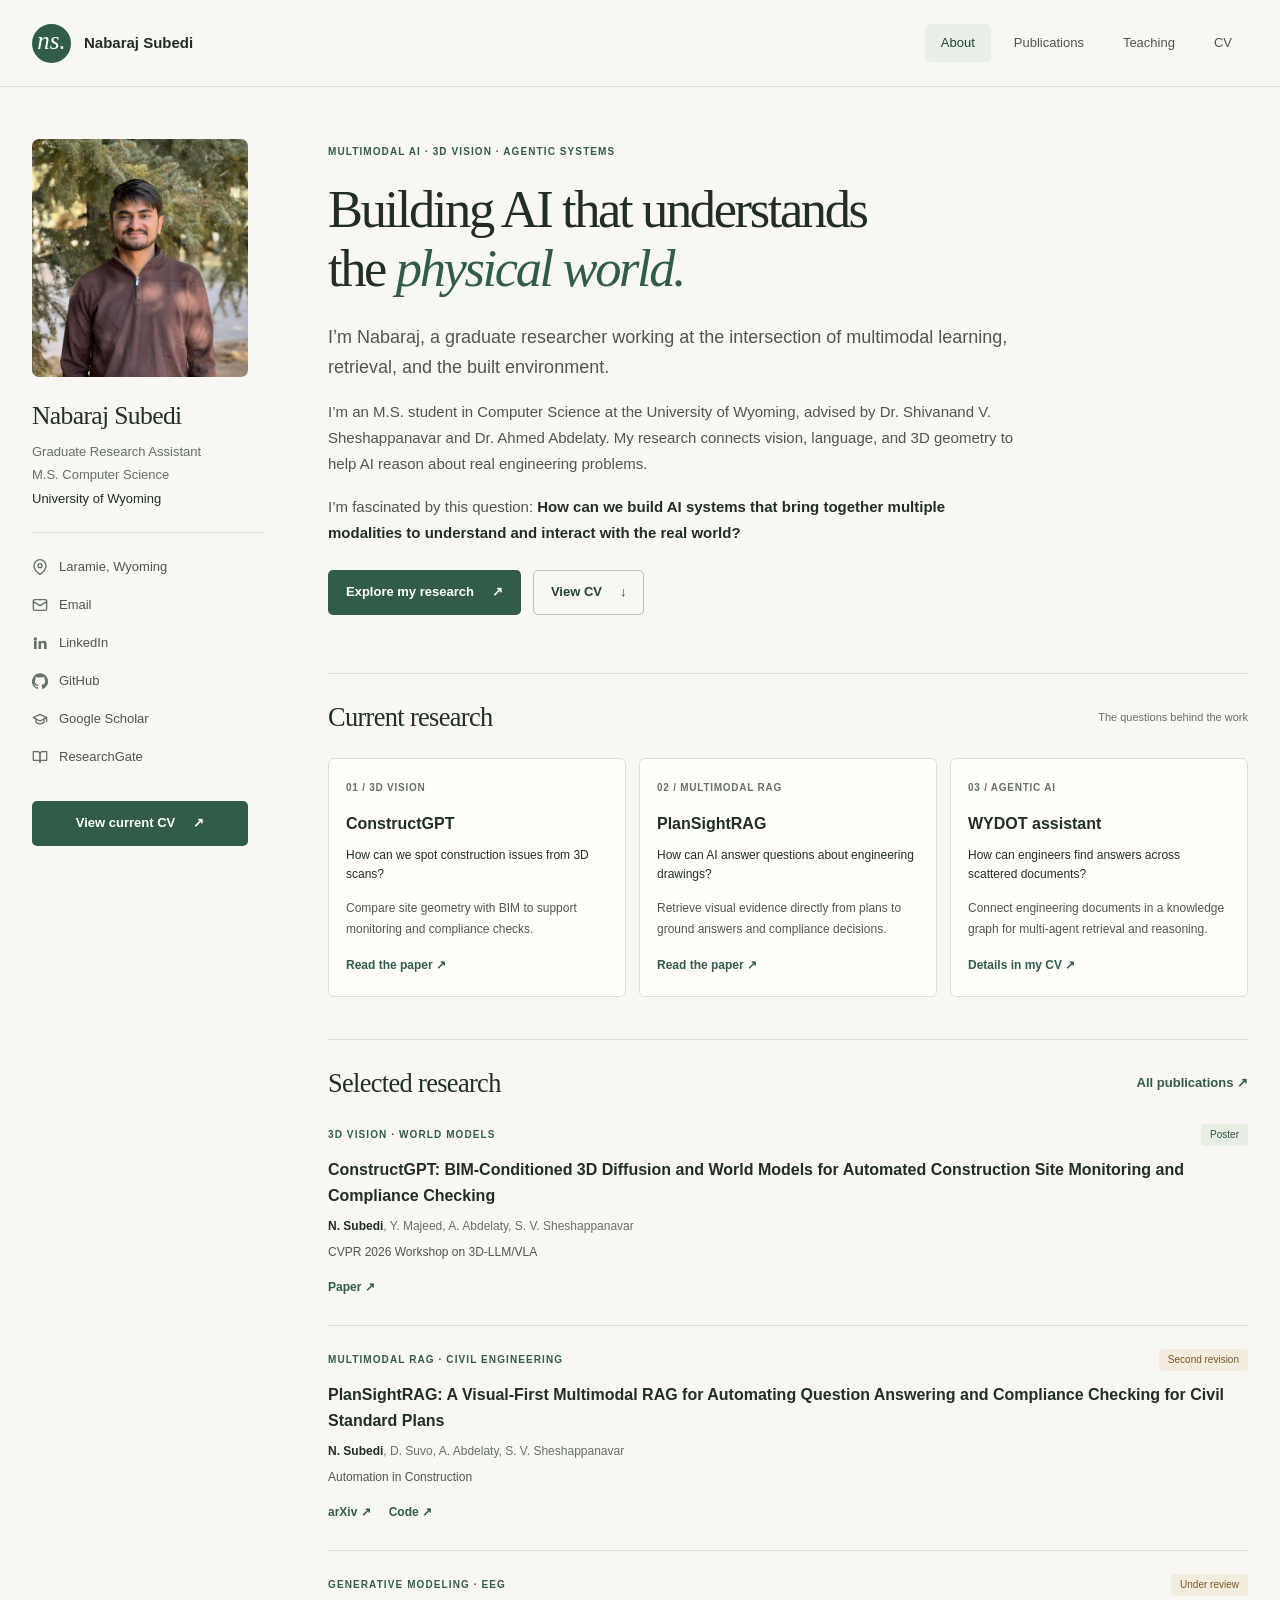
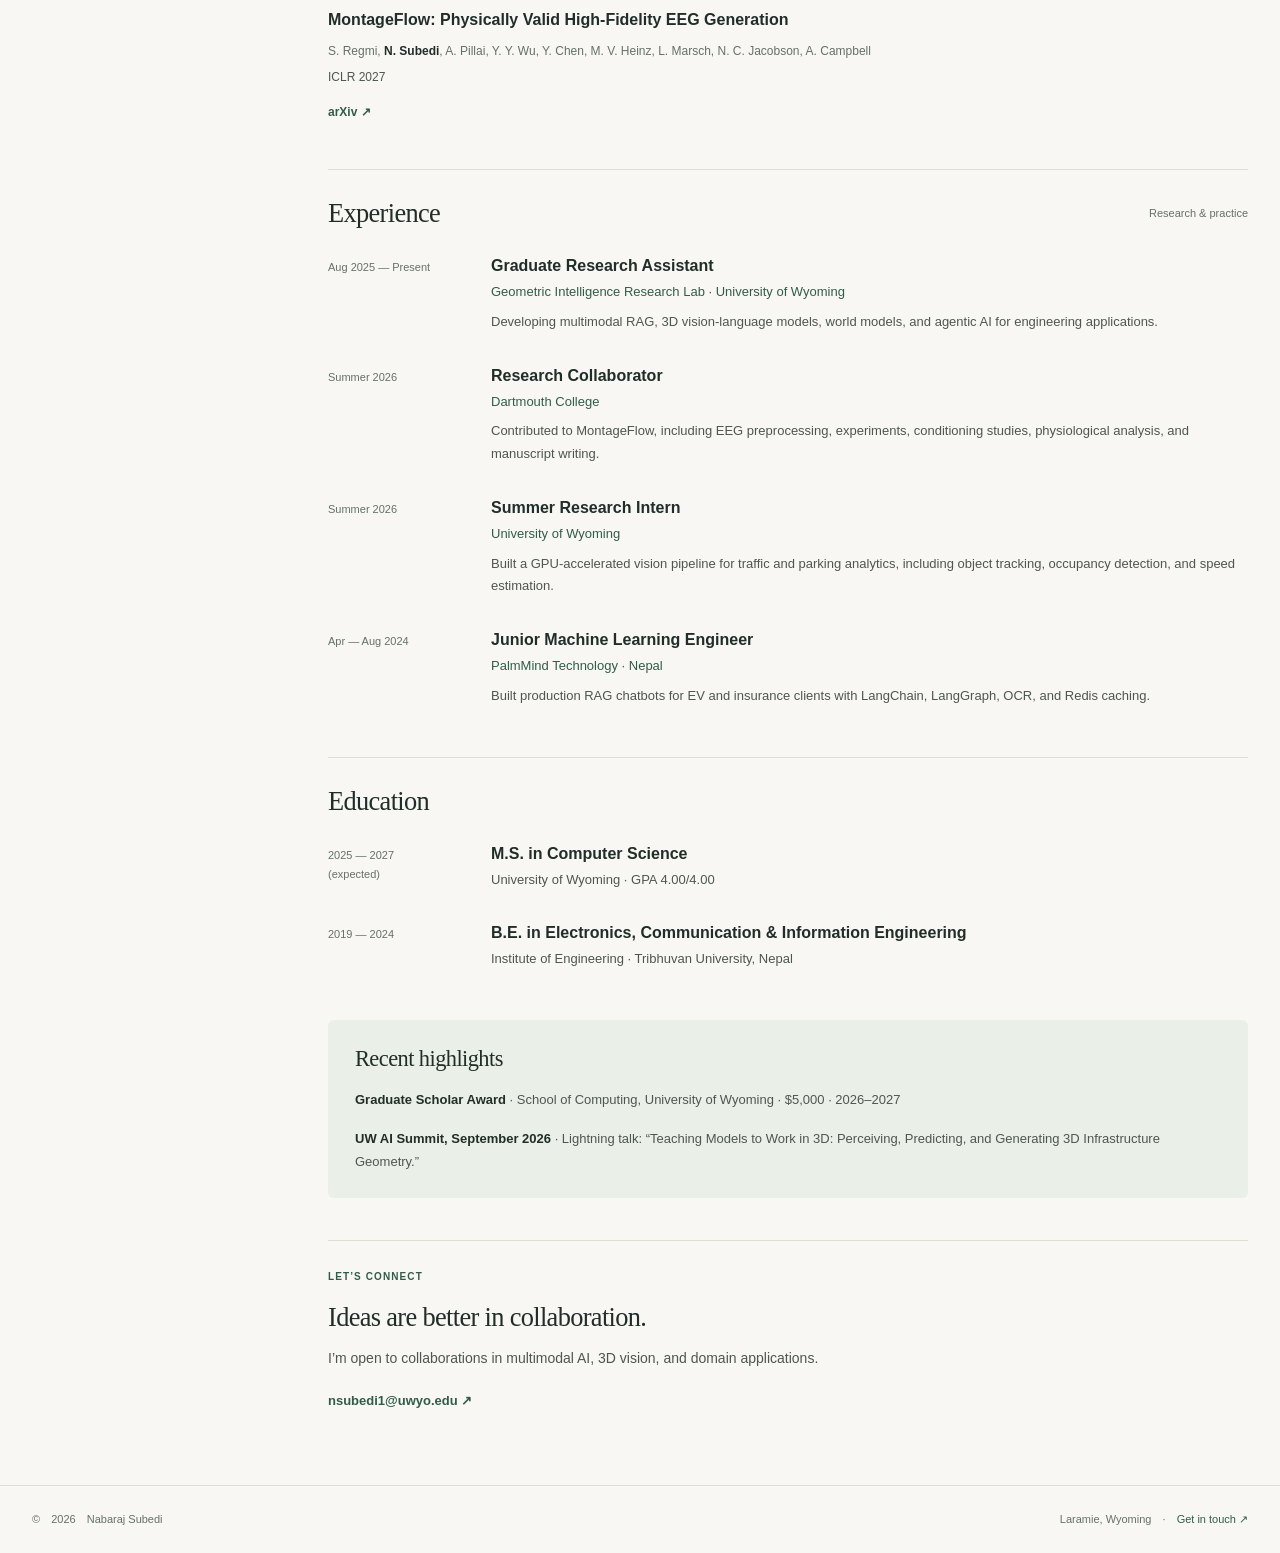
==== commit 83a571e2: "Broaden collaboration wording to domain applications" ====
--- a/index.html
+++ b/index.html
@@ -104,7 +104,7 @@
  <div class="timeline"><article class="timeline-item"><p class="date">2025 — 2027<br />(expected)</p><div><h3>M.S. in Computer Science</h3><p>University of Wyoming · GPA 4.00/4.00</p></div></article><article class="timeline-item"><p class="date">2019 — 2024</p><div><h3>B.E. in Electronics, Communication &amp; Information Engineering</h3><p>Institute of Engineering · Tribhuvan University, Nepal</p></div></article></div>
 </section>
 <section class="recognition" aria-labelledby="recognition-title"><h2 id="recognition-title">Recent highlights</h2><p><strong>Graduate Scholar Award</strong> · School of Computing, University of Wyoming · $5,000 · 2026–2027</p><p><strong>UW AI Summit, September 2026</strong> · Lightning talk: “Teaching Models to Work in 3D: Perceiving, Predicting, and Generating 3D Infrastructure Geometry.”</p></section>
-<section class="contact-block"><p class="eyebrow">Let’s connect</p><h2>Ideas are better in collaboration.</h2><p>I’m open to collaborations in multimodal AI, 3D vision, and civil and transportation infrastructure.</p><a class="text-link" href="mailto:nsubedi1@uwyo.edu">nsubedi1@uwyo.edu <span aria-hidden="true">↗</span></a></section>
+<section class="contact-block"><p class="eyebrow">Let’s connect</p><h2>Ideas are better in collaboration.</h2><p>I’m open to collaborations in multimodal AI, 3D vision, and domain applications.</p><a class="text-link" href="mailto:nsubedi1@uwyo.edu">nsubedi1@uwyo.edu <span aria-hidden="true">↗</span></a></section>
 </main>
  </div>
  <footer class="site-footer"><div class="container footer-inner"><p>© <span id="year">2026</span> Nabaraj Subedi</p><p>Laramie, Wyoming <span aria-hidden="true">·</span> <a href="mailto:nsubedi1@uwyo.edu">Get in touch ↗</a></p></div></footer>
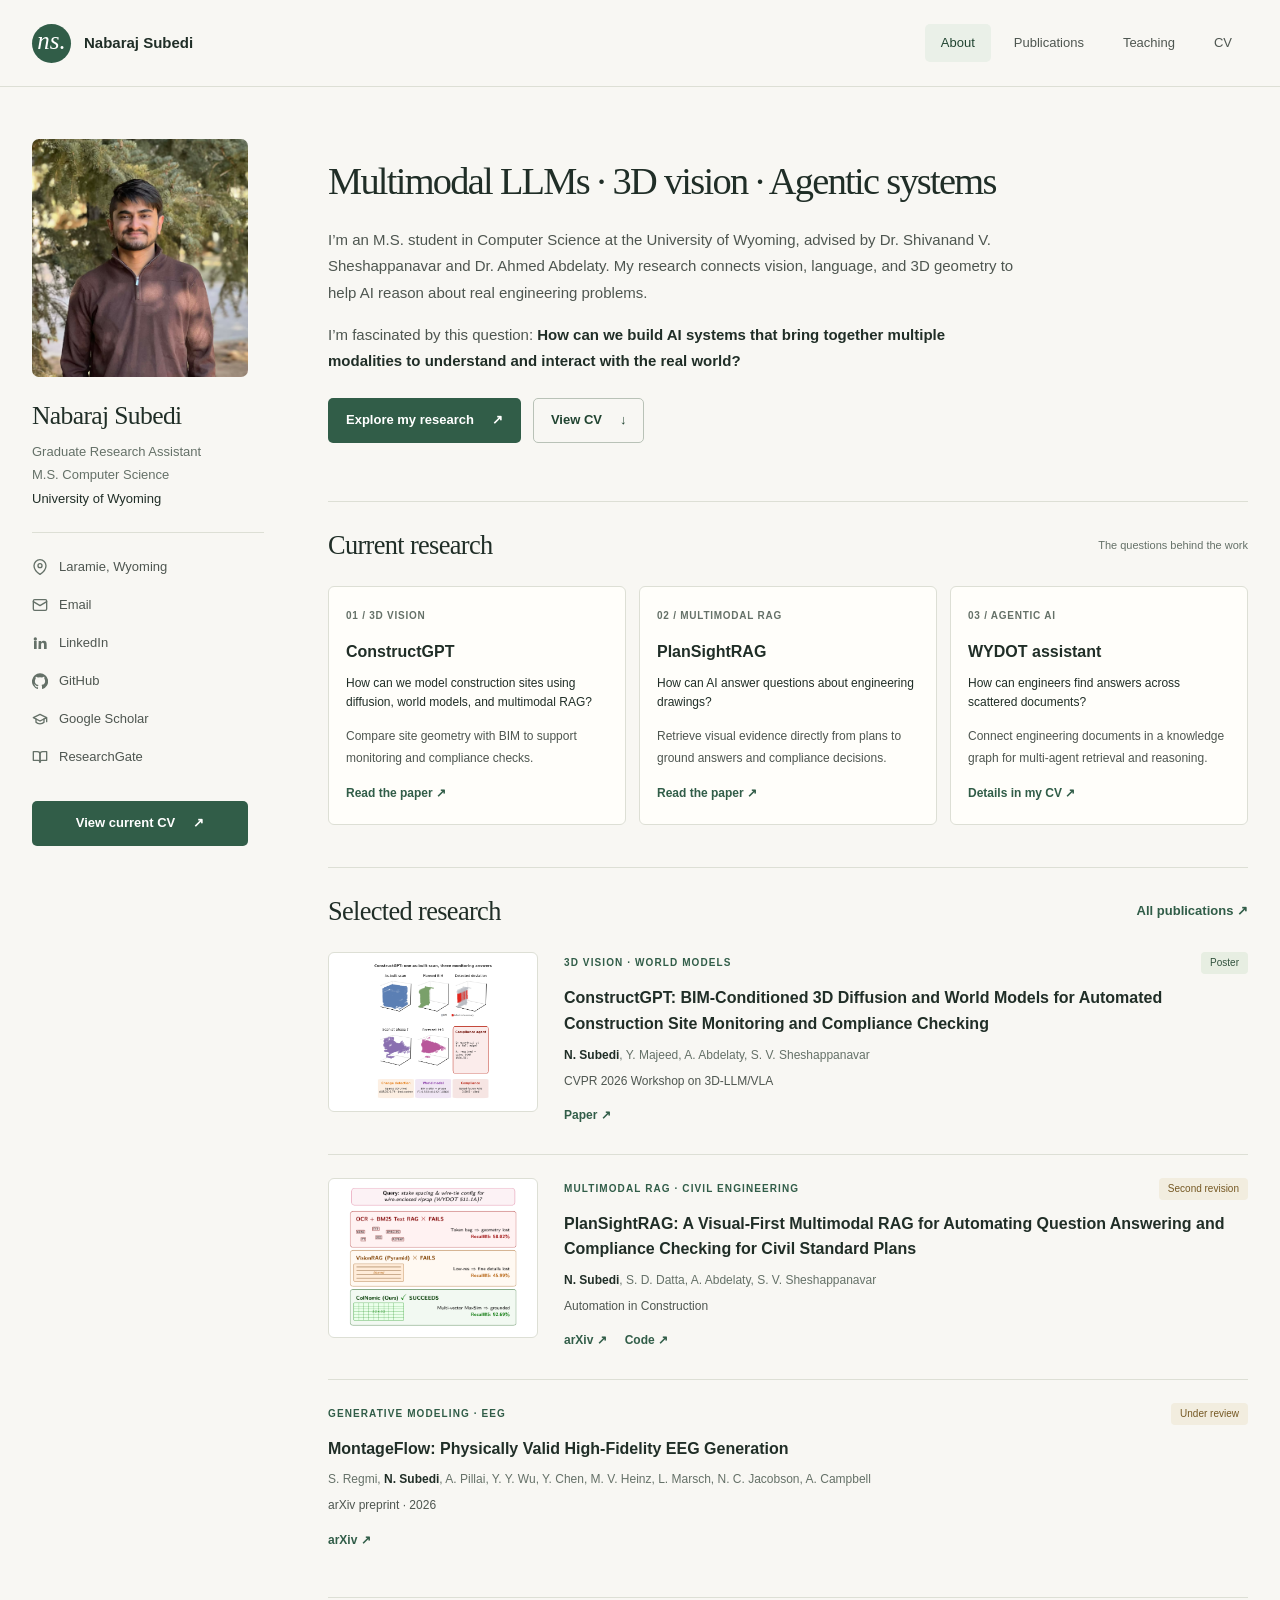
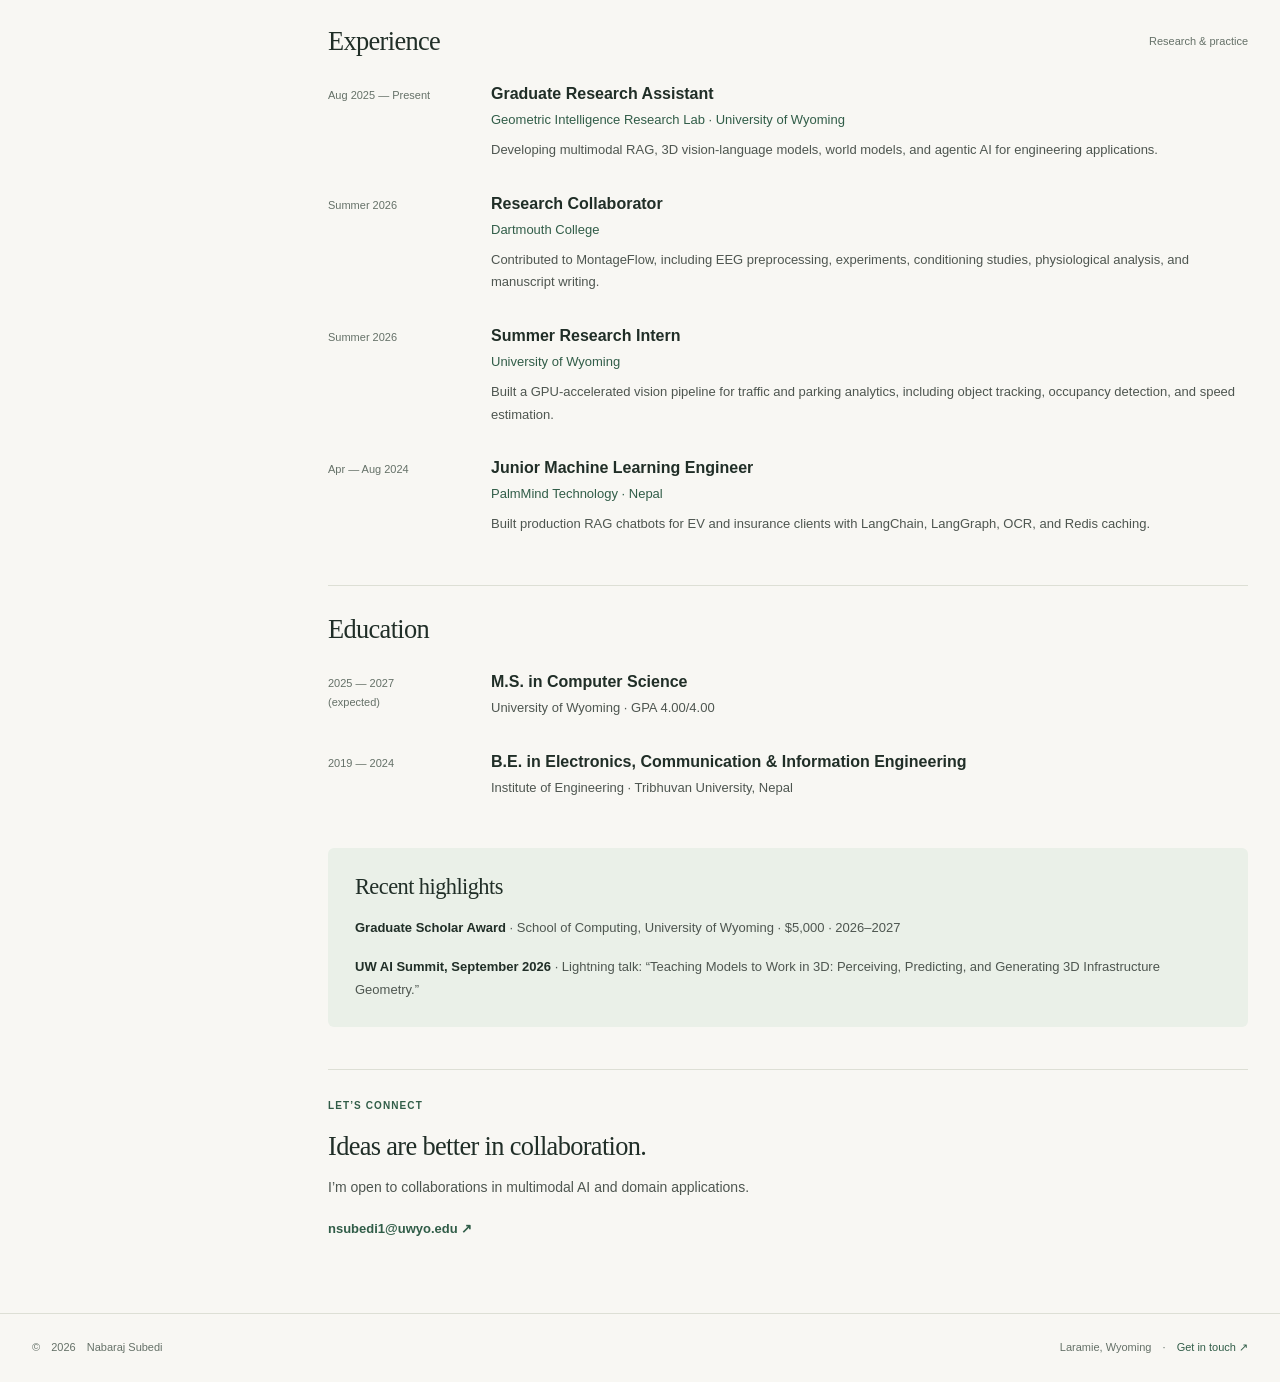
==== commit e9dbb7e7: "Add paper teasers, BibTeX, and grouped publications; refresh homepage - Split publications into publ" ====
--- a/index.html
+++ b/index.html
@@ -65,9 +65,7 @@
       </aside>
  <main class="content" id="main" tabindex="-1">
 <section class="hero" aria-labelledby="intro-title">
- <p class="eyebrow">Multimodal AI · 3D vision · Agentic systems</p>
- <h1 id="intro-title">Building AI that understands<br class="desktop-break" /> the <em>physical world.</em></h1>
- <p class="intro">I’m Nabaraj, a graduate researcher working at the intersection of multimodal learning, retrieval, and the built environment.</p>
+ <h1 id="intro-title" class="hero-tagline">Multimodal LLMs · 3D vision · Agentic systems</h1>
  <p>I’m an M.S. student in Computer Science at the University of Wyoming, advised by Dr. Shivanand V. Sheshappanavar and Dr. Ahmed Abdelaty. My research connects vision, language, and 3D geometry to help AI reason about real engineering problems.</p>
  <p>I’m fascinated by this question: <strong>How can we build AI systems that bring together multiple modalities to understand and interact with the real world?</strong></p>
  <div class="actions"><a class="button button-primary" href="publications.html">Explore my research <span aria-hidden="true">↗</span></a><a class="button button-secondary" href="cv.html">View CV <span aria-hidden="true">↓</span></a></div>
@@ -75,20 +73,26 @@
 <section class="research-section" aria-labelledby="research-title">
  <div class="section-heading"><h2 id="research-title">Current research</h2><span class="section-note">The questions behind the work</span></div>
  <div class="research-grid">
- <article class="research-card"><span class="card-number">01 / 3D VISION</span><h3>ConstructGPT</h3><p class="question">How can we spot construction issues from 3D scans?</p><p>Compare site geometry with BIM to support monitoring and compliance checks.</p><a href="https://openreview.net/forum?id=t3Q5oP7iCL" target="_blank" rel="noreferrer">Read the paper ↗</a></article>
+ <article class="research-card"><span class="card-number">01 / 3D VISION</span><h3>ConstructGPT</h3><p class="question">How can we model construction sites using diffusion, world models, and multimodal RAG?</p><p>Compare site geometry with BIM to support monitoring and compliance checks.</p><a href="https://openreview.net/forum?id=t3Q5oP7iCL" target="_blank" rel="noreferrer">Read the paper ↗</a></article>
  <article class="research-card"><span class="card-number">02 / MULTIMODAL RAG</span><h3>PlanSightRAG</h3><p class="question">How can AI answer questions about engineering drawings?</p><p>Retrieve visual evidence directly from plans to ground answers and compliance decisions.</p><a href="https://arxiv.org/abs/2608.26091" target="_blank" rel="noreferrer">Read the paper ↗</a></article>
  <article class="research-card"><span class="card-number">03 / AGENTIC AI</span><h3>WYDOT assistant</h3><p class="question">How can engineers find answers across scattered documents?</p><p>Connect engineering documents in a knowledge graph for multi-agent retrieval and reasoning.</p><a href="assets/Nabaraj_Subedi_CV.pdf" target="_blank" rel="noreferrer">Details in my CV ↗</a></article>
  </div>
 </section>
 <section aria-labelledby="selected-title">
  <div class="section-heading"><h2 id="selected-title">Selected research</h2><a class="text-link" href="publications.html">All publications <span aria-hidden="true">↗</span></a></div>
- <ol class="pub-list"><li class="publication" id="constructgpt">
+ <ol class="pub-list"><li class="publication has-teaser" id="constructgpt">
+ <a class="pub-teaser" href="assets/teasers/constructgpt.png" target="_blank" rel="noreferrer"><img src="assets/teasers/constructgpt.png" alt="ConstructGPT overview: as-built scan versus planned BIM, next-phase forecast, and a compliance agent" loading="lazy" /></a>
+ <div class="pub-body">
  <div class="publication-top"><span class="eyebrow">3D vision · World models</span><span class="status published">Poster</span></div>
- <h3><a href="https://openreview.net/forum?id=t3Q5oP7iCL" target="_blank" rel="noreferrer">ConstructGPT: BIM-Conditioned 3D Diffusion and World Models for Automated Construction Site Monitoring and Compliance Checking</a></h3><p class="pub-authors"><strong>N. Subedi</strong>, Y. Majeed, A. Abdelaty, S. V. Sheshappanavar</p><p class="pub-venue">CVPR 2026 Workshop on 3D-LLM/VLA</p><div class="pub-links"><a href="https://openreview.net/forum?id=t3Q5oP7iCL" target="_blank" rel="noreferrer">Paper ↗</a></div></li><li class="publication" id="plansightrag">
+ <h3><a href="https://openreview.net/forum?id=t3Q5oP7iCL" target="_blank" rel="noreferrer">ConstructGPT: BIM-Conditioned 3D Diffusion and World Models for Automated Construction Site Monitoring and Compliance Checking</a></h3><p class="pub-authors"><strong>N. Subedi</strong>, Y. Majeed, A. Abdelaty, S. V. Sheshappanavar</p><p class="pub-venue">CVPR 2026 Workshop on 3D-LLM/VLA</p><div class="pub-links"><a href="https://openreview.net/forum?id=t3Q5oP7iCL" target="_blank" rel="noreferrer">Paper ↗</a></div>
+ </div></li><li class="publication has-teaser" id="plansightrag">
+ <a class="pub-teaser" href="assets/teasers/plansightrag.png" target="_blank" rel="noreferrer"><img src="assets/teasers/plansightrag.png" alt="PlanSightRAG teaser: text and low-resolution retrieval fail while patch-level visual retrieval succeeds" loading="lazy" /></a>
+ <div class="pub-body">
  <div class="publication-top"><span class="eyebrow">Multimodal RAG · Civil engineering</span><span class="status review">Second revision</span></div>
- <h3><a href="https://arxiv.org/abs/2608.26091" target="_blank" rel="noreferrer">PlanSightRAG: A Visual-First Multimodal RAG for Automating Question Answering and Compliance Checking for Civil Standard Plans</a></h3><p class="pub-authors"><strong>N. Subedi</strong>, D. Suvo, A. Abdelaty, S. V. Sheshappanavar</p><p class="pub-venue">Automation in Construction</p><div class="pub-links"><a href="https://arxiv.org/abs/2608.26091" target="_blank" rel="noreferrer">arXiv ↗</a><a href="https://github.com/Nabarajsub/plansightrag" target="_blank" rel="noreferrer">Code ↗</a></div></li><li class="publication" id="montageflow">
+ <h3><a href="https://arxiv.org/abs/2608.26091" target="_blank" rel="noreferrer">PlanSightRAG: A Visual-First Multimodal RAG for Automating Question Answering and Compliance Checking for Civil Standard Plans</a></h3><p class="pub-authors"><strong>N. Subedi</strong>, S. D. Datta, A. Abdelaty, S. V. Sheshappanavar</p><p class="pub-venue">Automation in Construction</p><div class="pub-links"><a href="https://arxiv.org/abs/2608.26091" target="_blank" rel="noreferrer">arXiv ↗</a><a href="https://github.com/Nabarajsub/plansightrag" target="_blank" rel="noreferrer">Code ↗</a></div>
+ </div></li><li class="publication" id="montageflow">
  <div class="publication-top"><span class="eyebrow">Generative modeling · EEG</span><span class="status review">Under review</span></div>
- <h3><a href="https://arxiv.org/abs/2610.14507" target="_blank" rel="noreferrer">MontageFlow: Physically Valid High-Fidelity EEG Generation</a></h3><p class="pub-authors">S. Regmi, <strong>N. Subedi</strong>, A. Pillai, Y. Y. Wu, Y. Chen, M. V. Heinz, L. Marsch, N. C. Jacobson, A. Campbell</p><p class="pub-venue">ICLR 2027</p><div class="pub-links"><a href="https://arxiv.org/abs/2610.14507" target="_blank" rel="noreferrer">arXiv ↗</a></div></li></ol>
+ <h3><a href="https://arxiv.org/abs/2610.14507" target="_blank" rel="noreferrer">MontageFlow: Physically Valid High-Fidelity EEG Generation</a></h3><p class="pub-authors">S. Regmi, <strong>N. Subedi</strong>, A. Pillai, Y. Y. Wu, Y. Chen, M. V. Heinz, L. Marsch, N. C. Jacobson, A. Campbell</p><p class="pub-venue">arXiv preprint · 2026</p><div class="pub-links"><a href="https://arxiv.org/abs/2610.14507" target="_blank" rel="noreferrer">arXiv ↗</a></div></li></ol>
 </section>
 <section aria-labelledby="experience-title">
  <div class="section-heading"><h2 id="experience-title">Experience</h2><span class="section-note">Research &amp; practice</span></div>
@@ -104,7 +108,7 @@
  <div class="timeline"><article class="timeline-item"><p class="date">2025 — 2027<br />(expected)</p><div><h3>M.S. in Computer Science</h3><p>University of Wyoming · GPA 4.00/4.00</p></div></article><article class="timeline-item"><p class="date">2019 — 2024</p><div><h3>B.E. in Electronics, Communication &amp; Information Engineering</h3><p>Institute of Engineering · Tribhuvan University, Nepal</p></div></article></div>
 </section>
 <section class="recognition" aria-labelledby="recognition-title"><h2 id="recognition-title">Recent highlights</h2><p><strong>Graduate Scholar Award</strong> · School of Computing, University of Wyoming · $5,000 · 2026–2027</p><p><strong>UW AI Summit, September 2026</strong> · Lightning talk: “Teaching Models to Work in 3D: Perceiving, Predicting, and Generating 3D Infrastructure Geometry.”</p></section>
-<section class="contact-block"><p class="eyebrow">Let’s connect</p><h2>Ideas are better in collaboration.</h2><p>I’m open to collaborations in multimodal AI, 3D vision, and domain applications.</p><a class="text-link" href="mailto:nsubedi1@uwyo.edu">nsubedi1@uwyo.edu <span aria-hidden="true">↗</span></a></section>
+<section class="contact-block"><p class="eyebrow">Let’s connect</p><h2>Ideas are better in collaboration.</h2><p>I’m open to collaborations in multimodal AI and domain applications.</p><a class="text-link" href="mailto:nsubedi1@uwyo.edu">nsubedi1@uwyo.edu <span aria-hidden="true">↗</span></a></section>
 </main>
  </div>
  <footer class="site-footer"><div class="container footer-inner"><p>© <span id="year">2026</span> Nabaraj Subedi</p><p>Laramie, Wyoming <span aria-hidden="true">·</span> <a href="mailto:nsubedi1@uwyo.edu">Get in touch ↗</a></p></div></footer>
--- a/styles.css
+++ b/styles.css
@@ -91,6 +91,17 @@
 .pub-links { display: flex; flex-wrap: wrap; gap: 18px; font-size: 12px; font-weight: 600; }
 .pub-links a { min-height: 30px; display: inline-flex; align-items: center; }
 .unavailable { color: var(--muted); font-weight: 400; }
+.publication.has-teaser { display: grid; grid-template-columns: 210px minmax(0, 1fr); gap: 26px; align-items: start; }
+.pub-teaser { display: flex; align-items: center; justify-content: center; height: 160px; padding: 8px; background: #fff; border: 1px solid var(--rule); border-radius: 6px; overflow: hidden; transition: border-color .15s; }
+.pub-teaser:hover { border-color: var(--accent); }
+.pub-teaser img { max-height: 100%; width: auto; object-fit: contain; }
+.pub-group { margin-top: 44px; }
+.bibtex summary { min-height: 30px; display: inline-flex; align-items: center; color: var(--accent); cursor: pointer; list-style: none; }
+.bibtex summary::-webkit-details-marker { display: none; }
+.bibtex summary::after { content: ' ▾'; font-size: 10px; margin-left: 3px; }
+.bibtex[open] summary::after { content: ' ▴'; }
+.bibtex[open] { flex-basis: 100%; }
+.bibtex pre { margin: 6px 0 0; padding: 14px 16px; background: var(--surface); border: 1px solid var(--rule); border-radius: 6px; font-size: 11px; font-weight: 400; line-height: 1.55; color: var(--strong); overflow-x: auto; }
 .timeline-item { display: grid; grid-template-columns: 139px minmax(0, 1fr); gap: 24px; padding: 0 0 23px; }
 .timeline-item:last-child { padding-bottom: 0; }
 .timeline-item h3 { margin: 0 0 3px; }
@@ -215,3 +226,8 @@
   a { color: inherit; }
   h1 { font-size: 30px; }
 }
+.hero-tagline { font-size: clamp(1.9rem, 3vw, 2.6rem); }
+@media (max-width: 760px) {
+  .publication.has-teaser { grid-template-columns: 1fr; gap: 14px; }
+  .pub-teaser { height: 200px; }
+}
